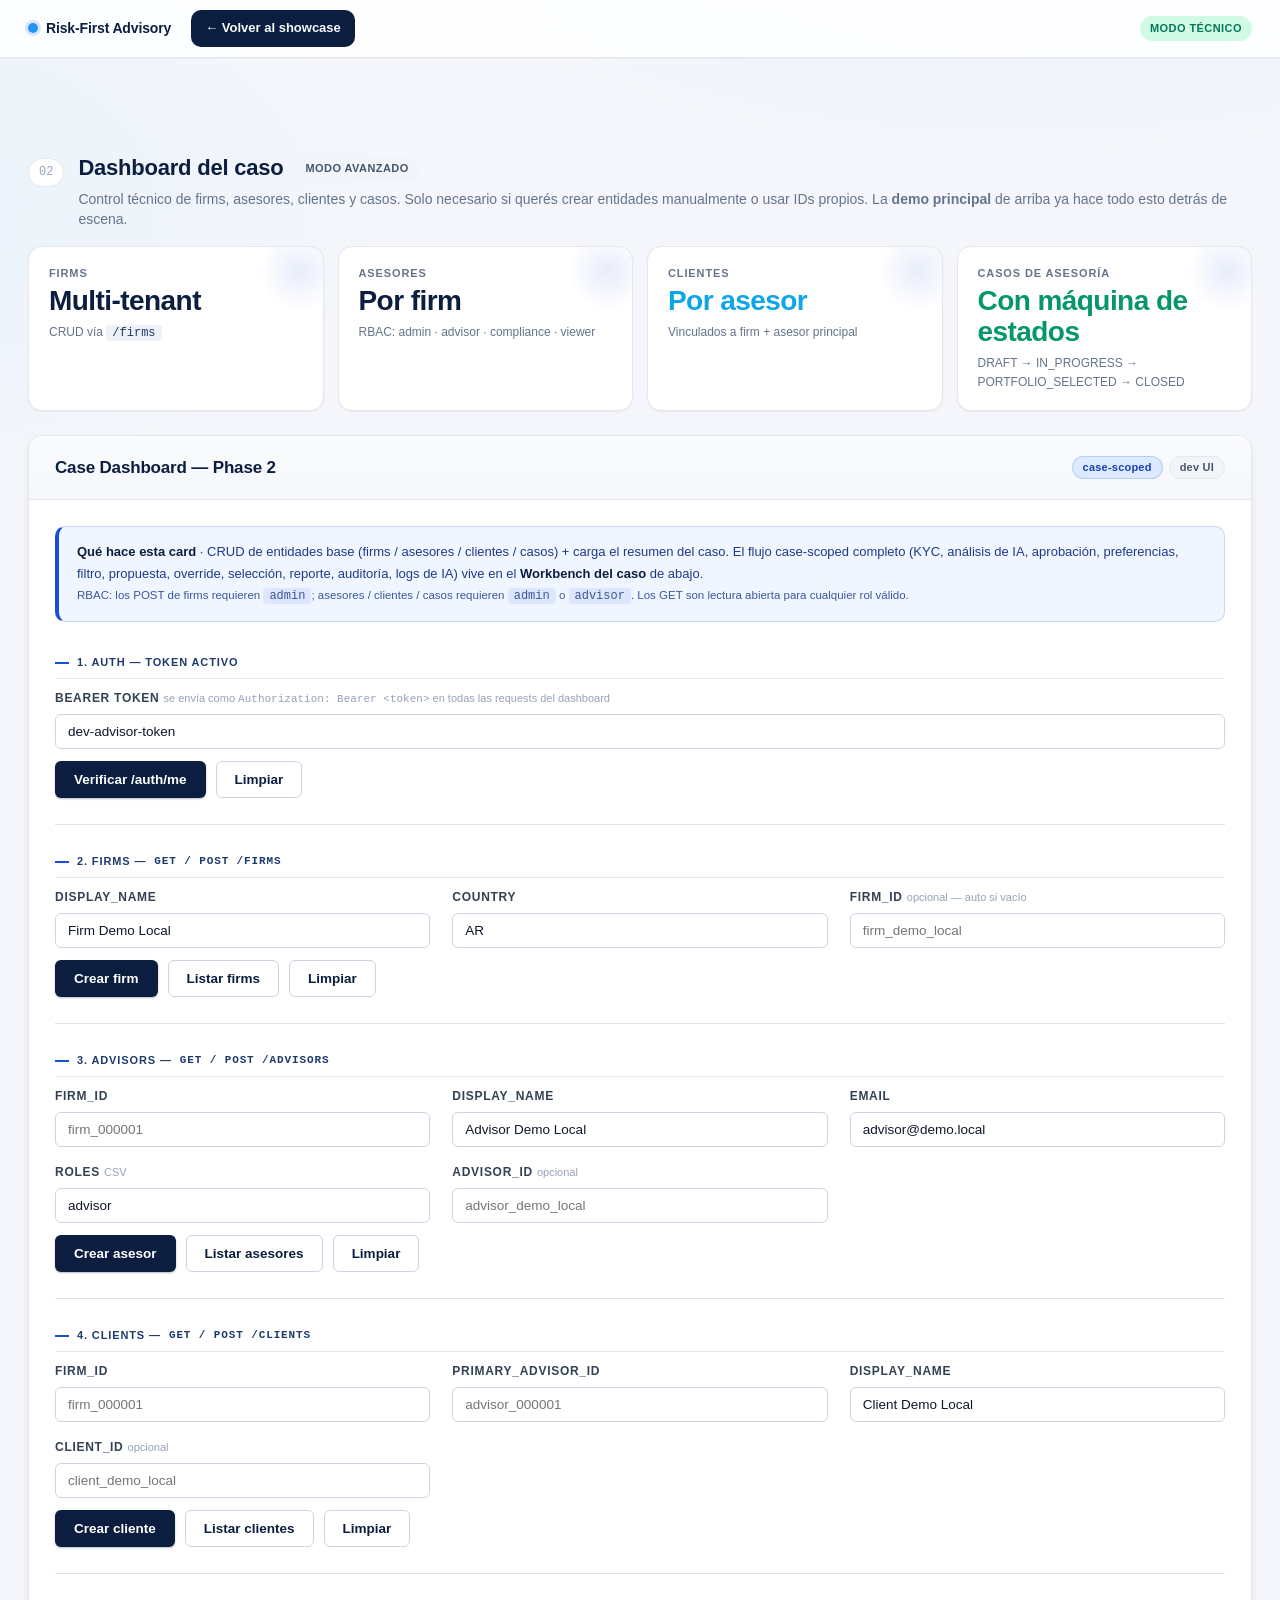
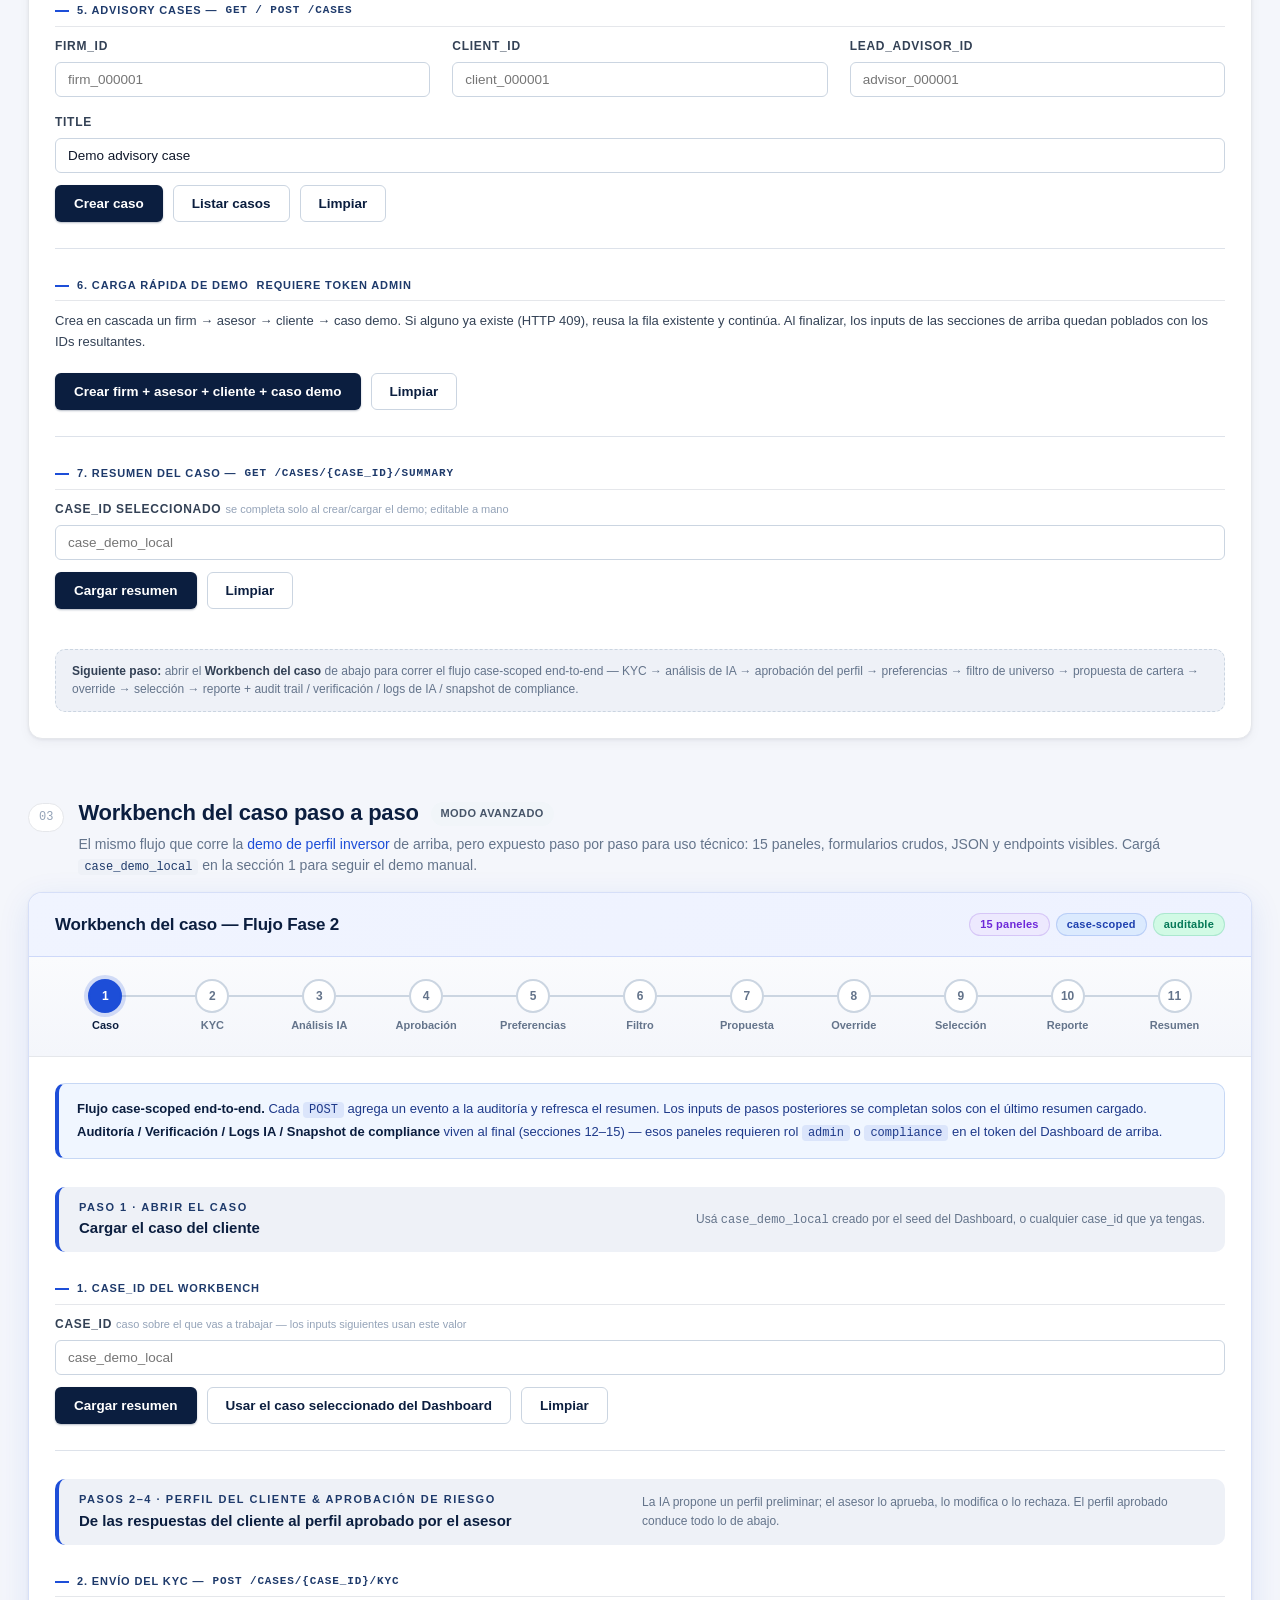
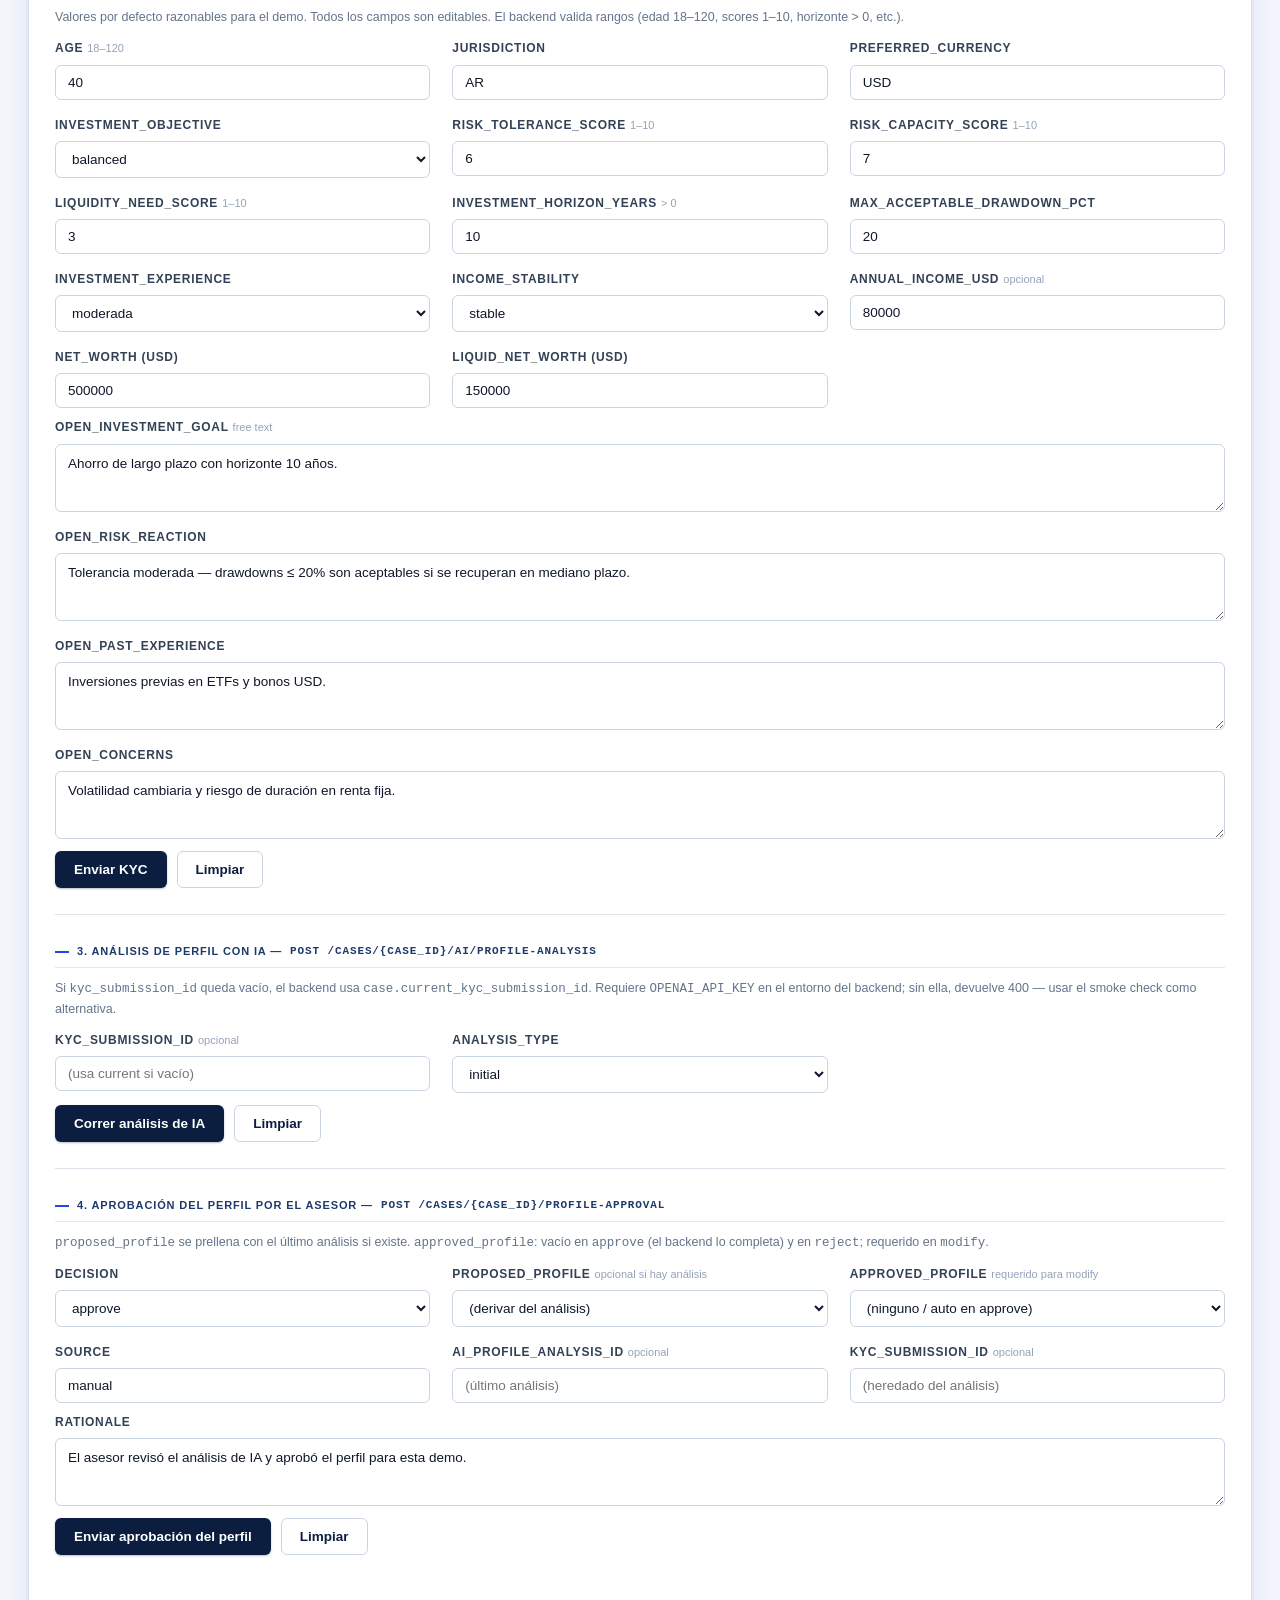
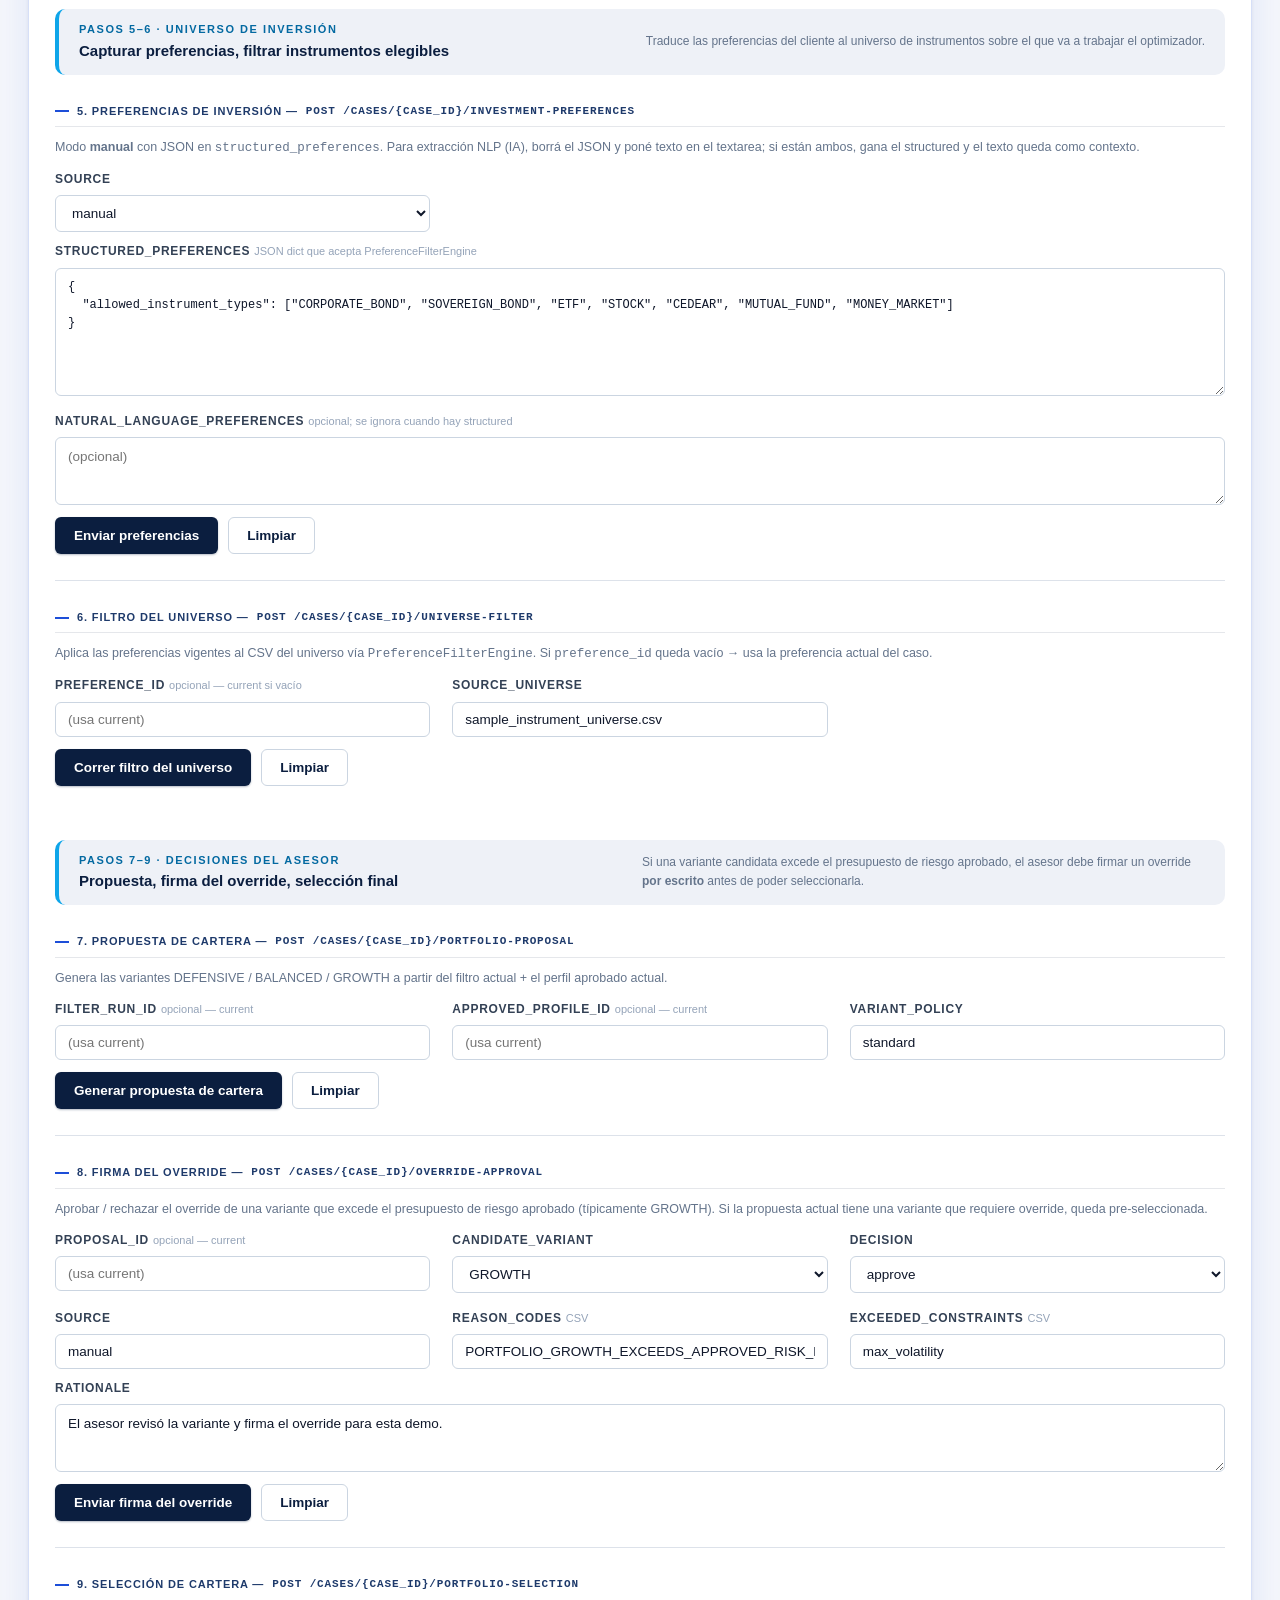
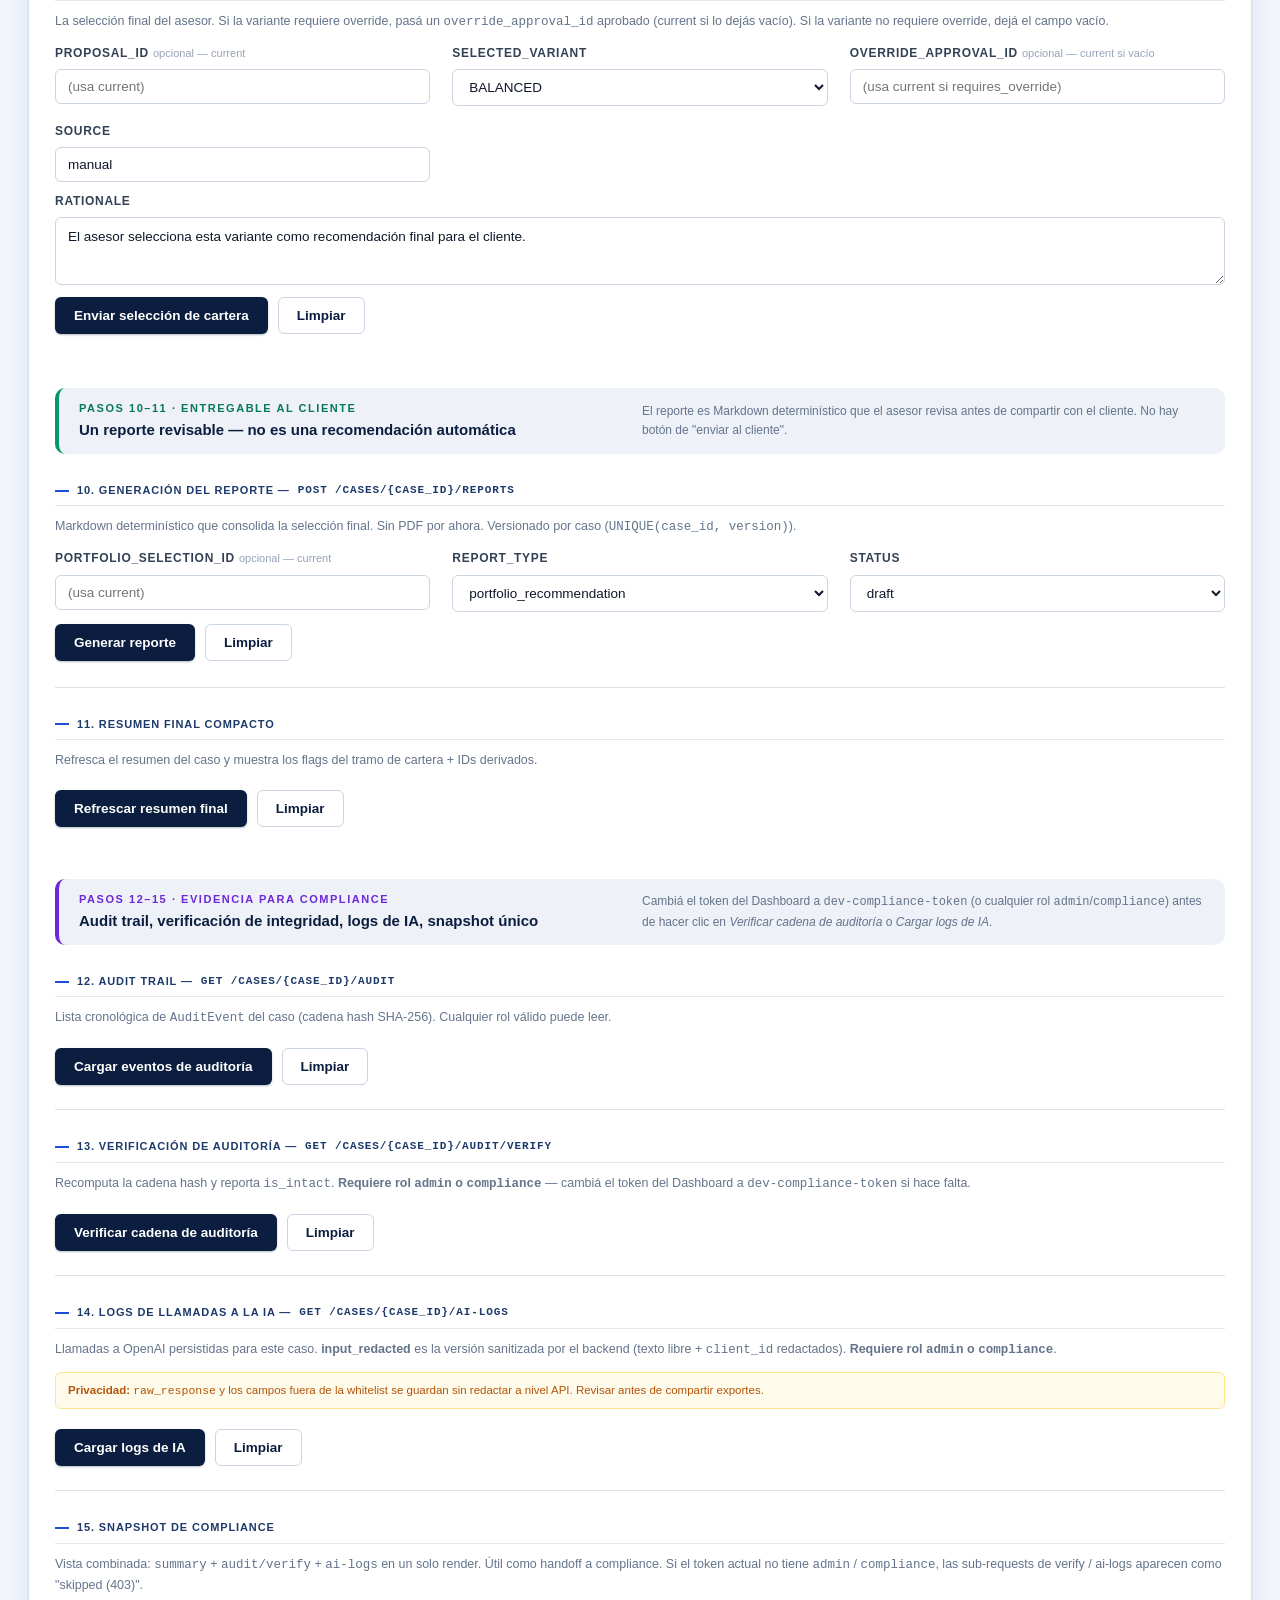
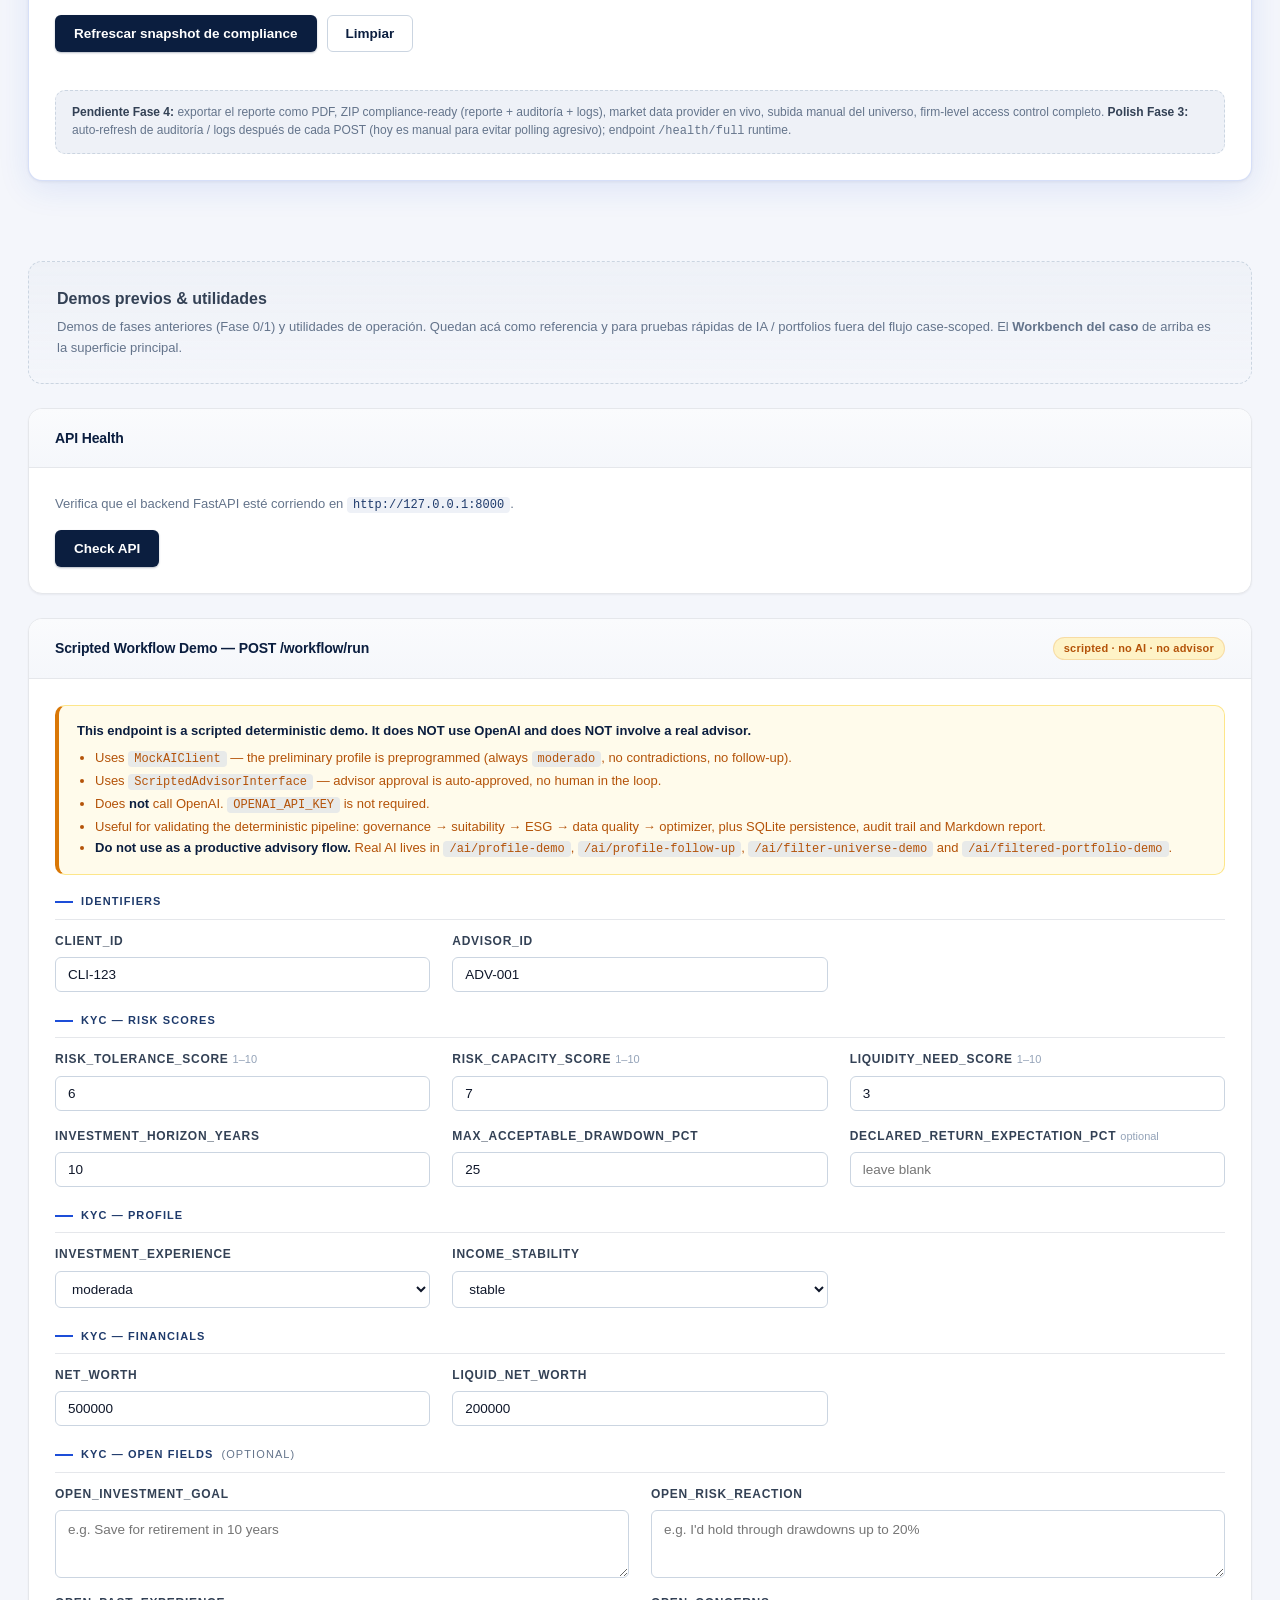
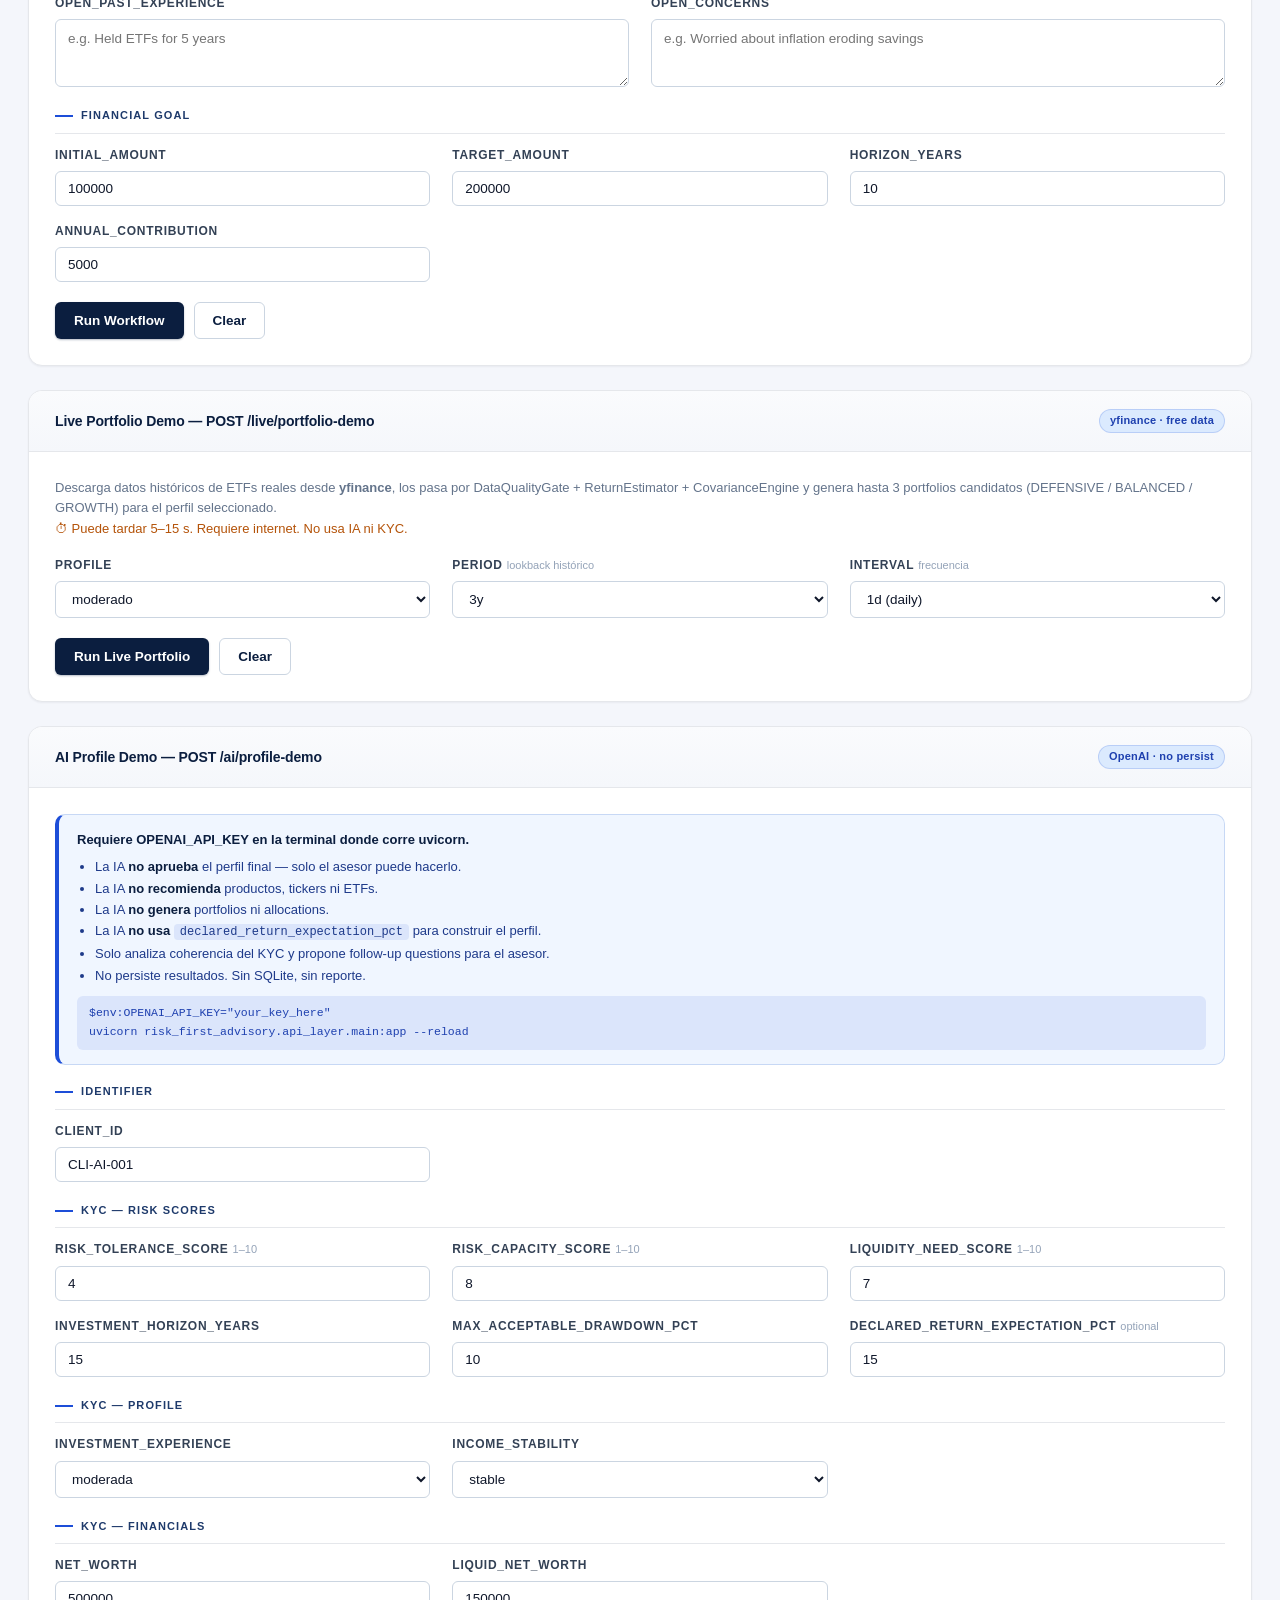
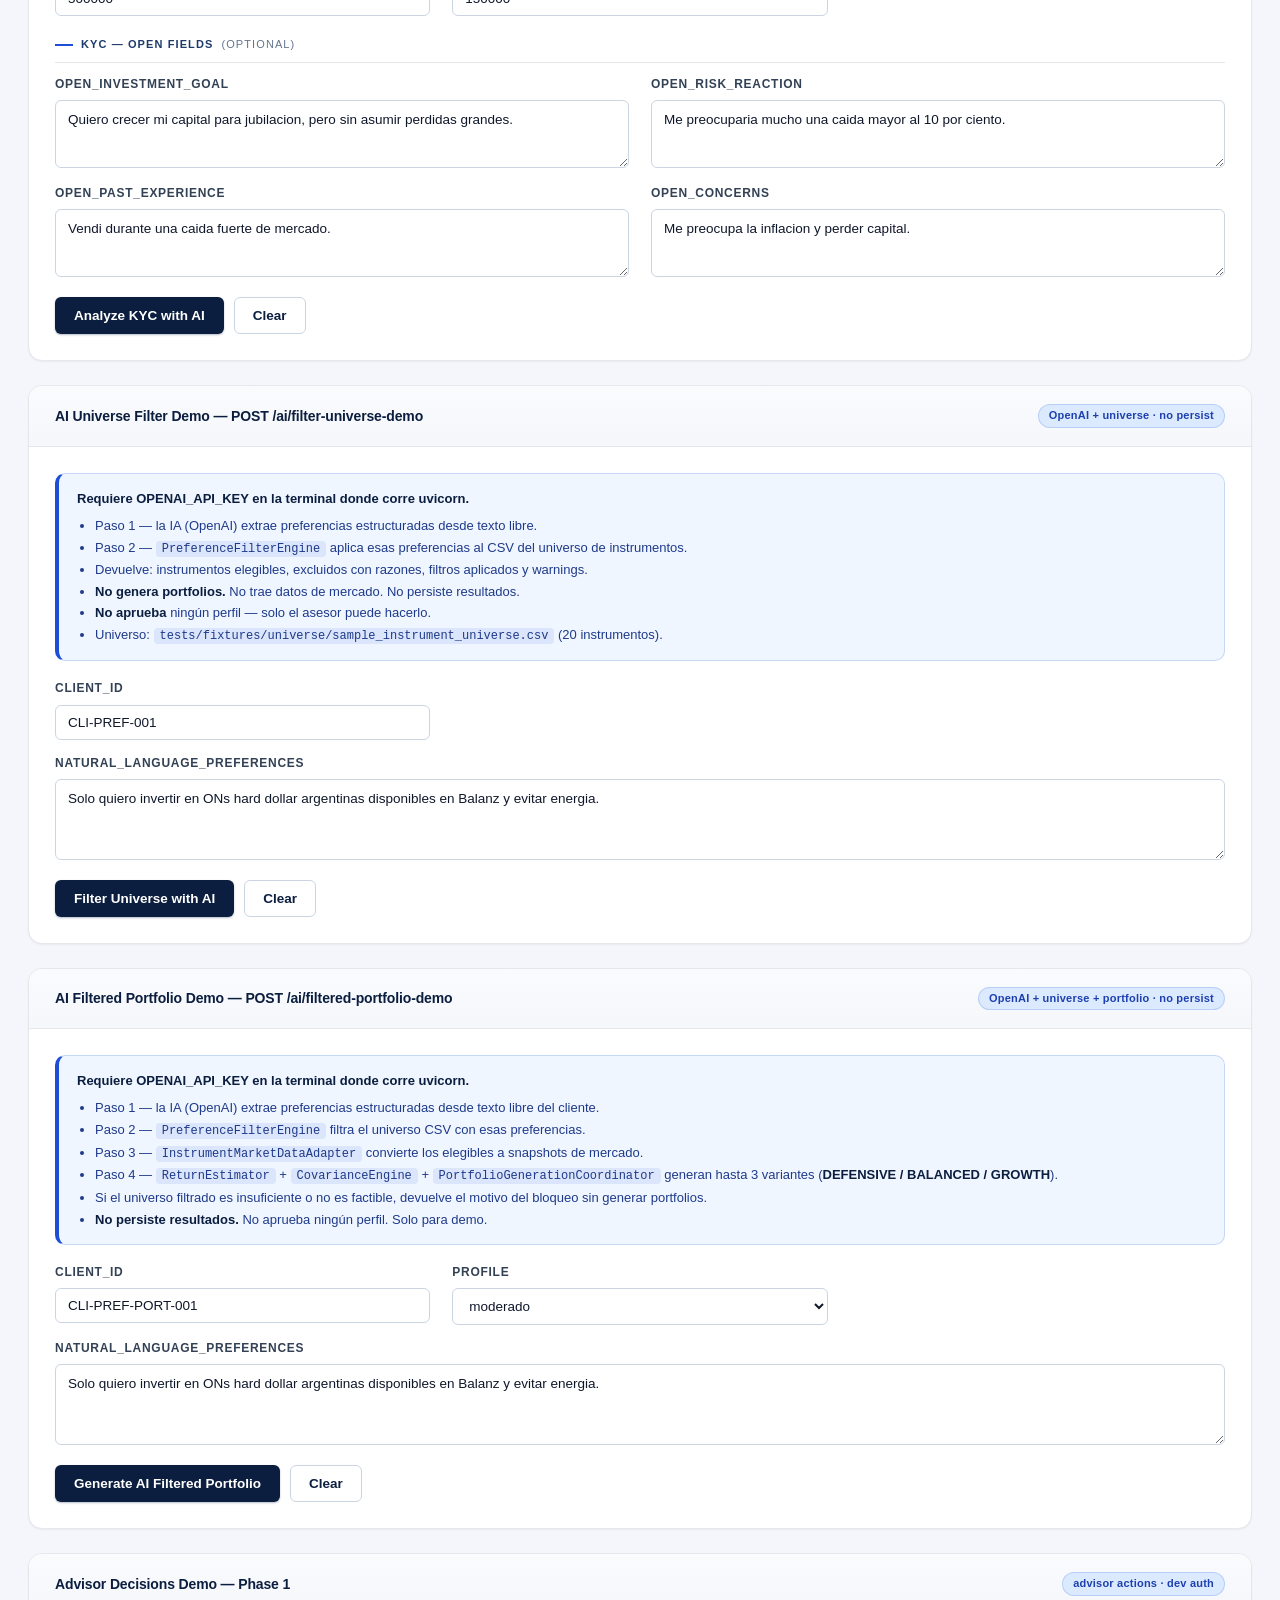
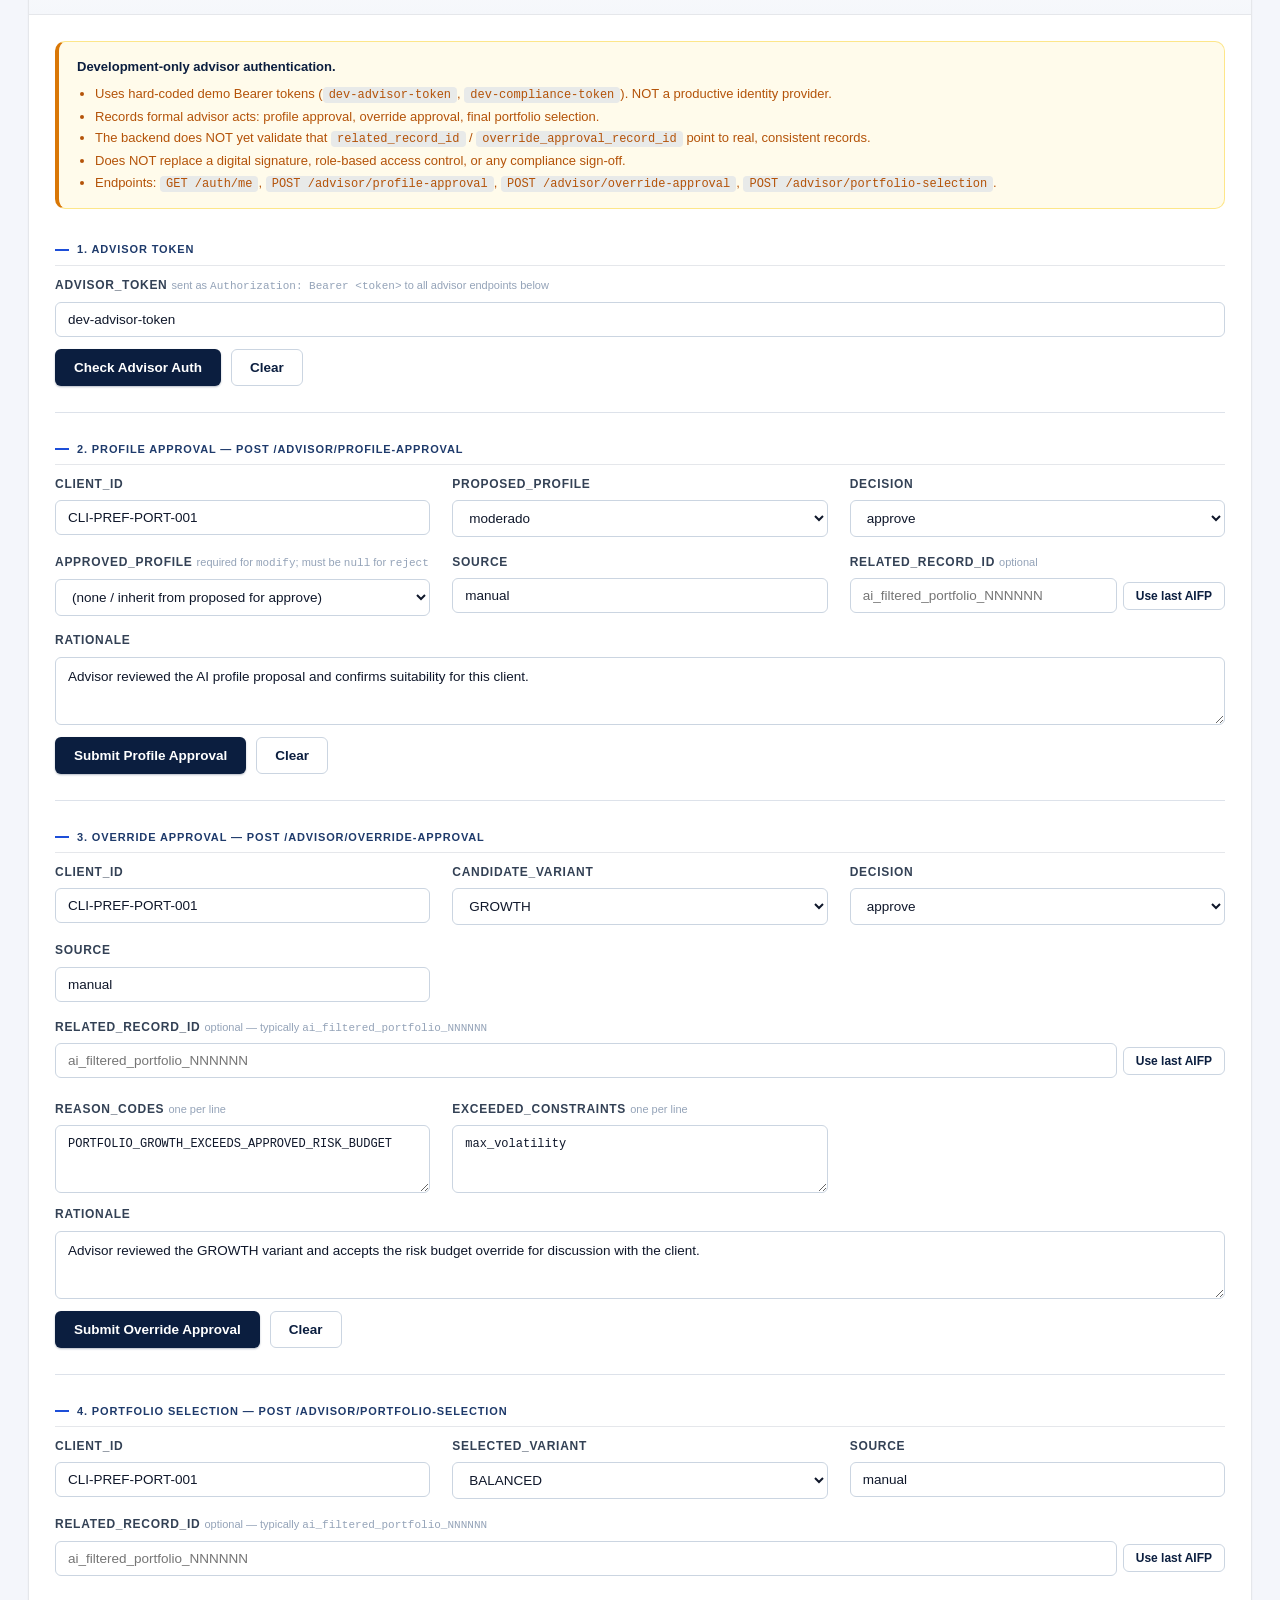
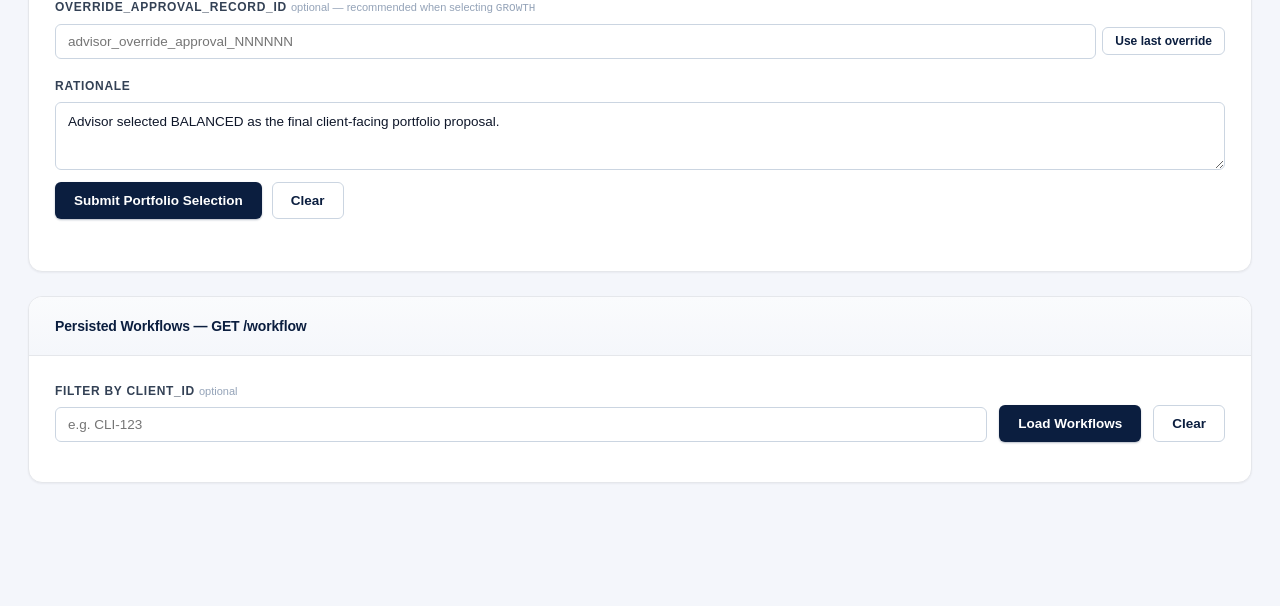
==== frontend/advanced.html @ c41bd7e4 "Split showcase from technical UI; index = guided demo only index.html ahora es solo la demo guiada a" ====
<!DOCTYPE html>
<html lang="en">
<head>
  <meta charset="UTF-8" />
  <meta name="viewport" content="width=device-width, initial-scale=1.0" />
  <title>Risk-First Advisory — Modo técnico (Dashboard / Workbench)</title>
  <meta name="description" content="Modo técnico: Case Dashboard, Workbench paso a paso y demos previos. No es la vista de presentación." />
  <link rel="stylesheet" href="css/base.css">
</head>
<body>
<nav class="top-nav"><div class="top-nav-inner">
  <span class="nav-brand"><span class="nav-brand-dot"></span>Risk-First Advisory</span>
  <a href="index.html" class="nav-item nav-item-primary">&larr; Volver al showcase</a>
  <span class="nav-spacer"></span>
  <span class="nav-tag">Modo técnico</span>
</div></nav>

<main class="page">

  <!-- ═════════════════════════════════════════════════════════════════════ -->
  <!-- 02 · CASE DASHBOARD — Modo avanzado (CRUD técnico)                    -->
  <!-- ═════════════════════════════════════════════════════════════════════ -->
  <div class="section-band" id="dash-anchor">
    <span class="num">02</span>
    <div>
      <h2>Dashboard del caso
        <span style="display:inline-block;margin-left:6px;padding:3px 10px;background:#f1f5f9;color:#475569;border-radius:999px;font-size:11px;font-weight:700;letter-spacing:.04em;text-transform:uppercase;vertical-align:middle;">Modo avanzado</span>
      </h2>
      <div class="sub">
        Control técnico de firms, asesores, clientes y casos. Solo necesario si querés
        crear entidades manualmente o usar IDs propios. La <strong>demo principal</strong> de arriba
        ya hace todo esto detrás de escena.
      </div>
    </div>
  </div>

  <!-- KPI strip — quick orientation of what the Dashboard manages -->
  <div class="kpi-grid">
    <div class="kpi-card">
      <div class="kpi-label">Firms</div>
      <div class="kpi-value">Multi-tenant</div>
      <div class="kpi-sub">CRUD vía <code class="inline-code">/firms</code></div>
    </div>
    <div class="kpi-card">
      <div class="kpi-label">Asesores</div>
      <div class="kpi-value">Por firm</div>
      <div class="kpi-sub">RBAC: admin · advisor · compliance · viewer</div>
    </div>
    <div class="kpi-card is-accent">
      <div class="kpi-label">Clientes</div>
      <div class="kpi-value">Por asesor</div>
      <div class="kpi-sub">Vinculados a firm + asesor principal</div>
    </div>
    <div class="kpi-card is-success">
      <div class="kpi-label">Casos de asesoría</div>
      <div class="kpi-value">Con máquina de estados</div>
      <div class="kpi-sub">DRAFT → IN_PROGRESS → PORTFOLIO_SELECTED → CLOSED</div>
    </div>
  </div>

  <!-- PRESERVED VERBATIM: Case Dashboard card (was section 9) -->
  <!--
    Entrada inicial al workflow case-scoped de Fase 2: CRUD de entidades base
    (firms / advisors / clients / cases) + summary. Las acciones case-scoped
    del workflow (KYC, AI analysis, profile approval, preferences, universe
    filter, portfolio proposal, override, selection, reports, audit, AI logs)
    viven en el Case Workbench (sección 02 abajo).

    Alternativas sin UI (Phase 2 backend end-to-end, OpenAI mockeado):
      python scripts/run_case_workflow_smoke_check.py
    o Swagger UI en http://127.0.0.1:8000/docs
  -->
  <div class="card" id="card-case-dashboard">
    <div class="card-header">
      <h2>Case Dashboard — Phase 2</h2>
      <div class="pill-cluster">
        <span class="pill pill-blue">case-scoped</span>
        <span class="pill pill-grey">dev UI</span>
      </div>
    </div>
    <div class="card-body">

      <div class="ai-disclaimer">
        <strong>Qué hace esta card</strong> · CRUD de entidades base (firms / asesores / clientes / casos) + carga el resumen del caso.
        El flujo case-scoped completo (KYC, análisis de IA, aprobación, preferencias, filtro, propuesta, override, selección, reporte,
        auditoría, logs de IA) vive en el <strong>Workbench del caso</strong> de abajo.
        <br><span style="font-size:11.5px;opacity:.85;">RBAC: los POST de firms requieren <code>admin</code>; asesores / clientes / casos requieren <code>admin</code> o <code>advisor</code>. Los GET son lectura abierta para cualquier rol válido.</span>
      </div>

      <!-- ── Section 1: Auth / token ──────────────────────── -->
      <div style="padding:14px 0;border-bottom:1px solid #dde2ea;margin-bottom:14px;">
        <div class="ai-section-title" style="margin-bottom:10px;">1. Auth — token activo</div>
        <div class="form-grid cols-3">
          <div class="field full-span">
            <label>Bearer token <span class="hint">se envía como <code>Authorization: Bearer &lt;token&gt;</code> en todas las requests del dashboard</span></label>
            <input type="text" id="cd-token" value="dev-advisor-token" autocomplete="off" spellcheck="false" />
          </div>
        </div>
        <div class="actions" style="margin-top:12px;">
          <button class="btn-primary" id="cd-btn-auth" onclick="cdCheckAuth()">Verificar /auth/me</button>
          <button class="btn-secondary" onclick="cdClearResult('cd-auth-result')">Limpiar</button>
        </div>
        <div id="cd-auth-result" style="margin-top:12px;"></div>
      </div>

      <!-- ── Section 2: Firms ─────────────────────────────── -->
      <div style="padding:14px 0;border-bottom:1px solid #dde2ea;margin-bottom:14px;">
        <div class="ai-section-title" style="margin-bottom:10px;">2. Firms — <code>GET / POST /firms</code></div>
        <div class="form-grid cols-3">
          <div class="field">
            <label>display_name</label>
            <input type="text" id="cd-firm-name" value="Firm Demo Local" />
          </div>
          <div class="field">
            <label>country</label>
            <input type="text" id="cd-firm-country" value="AR" />
          </div>
          <div class="field">
            <label>firm_id <span class="hint">opcional — auto si vacío</span></label>
            <input type="text" id="cd-firm-id" placeholder="firm_demo_local" />
          </div>
        </div>
        <div class="actions" style="margin-top:12px;">
          <button class="btn-primary" id="cd-btn-create-firm" onclick="cdCreateFirm()">Crear firm</button>
          <button class="btn-secondary" id="cd-btn-list-firms" onclick="cdListFirms()">Listar firms</button>
          <button class="btn-secondary" onclick="cdClearResult('cd-firms-result')">Limpiar</button>
        </div>
        <div id="cd-firms-result" style="margin-top:12px;"></div>
      </div>

      <!-- ── Section 3: Advisors ──────────────────────────── -->
      <div style="padding:14px 0;border-bottom:1px solid #dde2ea;margin-bottom:14px;">
        <div class="ai-section-title" style="margin-bottom:10px;">3. Advisors — <code>GET / POST /advisors</code></div>
        <div class="form-grid cols-3">
          <div class="field">
            <label>firm_id</label>
            <input type="text" id="cd-advisor-firm-id" placeholder="firm_000001" />
          </div>
          <div class="field">
            <label>display_name</label>
            <input type="text" id="cd-advisor-name" value="Advisor Demo Local" />
          </div>
          <div class="field">
            <label>email</label>
            <input type="text" id="cd-advisor-email" value="advisor@demo.local" />
          </div>
          <div class="field">
            <label>roles <span class="hint">CSV</span></label>
            <input type="text" id="cd-advisor-roles" value="advisor" />
          </div>
          <div class="field">
            <label>advisor_id <span class="hint">opcional</span></label>
            <input type="text" id="cd-advisor-id" placeholder="advisor_demo_local" />
          </div>
        </div>
        <div class="actions" style="margin-top:12px;">
          <button class="btn-primary" id="cd-btn-create-advisor" onclick="cdCreateAdvisor()">Crear asesor</button>
          <button class="btn-secondary" id="cd-btn-list-advisors" onclick="cdListAdvisors()">Listar asesores</button>
          <button class="btn-secondary" onclick="cdClearResult('cd-advisors-result')">Limpiar</button>
        </div>
        <div id="cd-advisors-result" style="margin-top:12px;"></div>
      </div>

      <!-- ── Section 4: Clients ───────────────────────────── -->
      <div style="padding:14px 0;border-bottom:1px solid #dde2ea;margin-bottom:14px;">
        <div class="ai-section-title" style="margin-bottom:10px;">4. Clients — <code>GET / POST /clients</code></div>
        <div class="form-grid cols-3">
          <div class="field">
            <label>firm_id</label>
            <input type="text" id="cd-client-firm-id" placeholder="firm_000001" />
          </div>
          <div class="field">
            <label>primary_advisor_id</label>
            <input type="text" id="cd-client-advisor-id" placeholder="advisor_000001" />
          </div>
          <div class="field">
            <label>display_name</label>
            <input type="text" id="cd-client-name" value="Client Demo Local" />
          </div>
          <div class="field">
            <label>client_id <span class="hint">opcional</span></label>
            <input type="text" id="cd-client-id" placeholder="client_demo_local" />
          </div>
        </div>
        <div class="actions" style="margin-top:12px;">
          <button class="btn-primary" id="cd-btn-create-client" onclick="cdCreateClient()">Crear cliente</button>
          <button class="btn-secondary" id="cd-btn-list-clients" onclick="cdListClients()">Listar clientes</button>
          <button class="btn-secondary" onclick="cdClearResult('cd-clients-result')">Limpiar</button>
        </div>
        <div id="cd-clients-result" style="margin-top:12px;"></div>
      </div>

      <!-- ── Section 5: Cases ─────────────────────────────── -->
      <div style="padding:14px 0;border-bottom:1px solid #dde2ea;margin-bottom:14px;">
        <div class="ai-section-title" style="margin-bottom:10px;">5. Advisory Cases — <code>GET / POST /cases</code></div>
        <div class="form-grid cols-3">
          <div class="field">
            <label>firm_id</label>
            <input type="text" id="cd-case-firm-id" placeholder="firm_000001" />
          </div>
          <div class="field">
            <label>client_id</label>
            <input type="text" id="cd-case-client-id" placeholder="client_000001" />
          </div>
          <div class="field">
            <label>lead_advisor_id</label>
            <input type="text" id="cd-case-advisor-id" placeholder="advisor_000001" />
          </div>
          <div class="field full-span">
            <label>title</label>
            <input type="text" id="cd-case-title" value="Demo advisory case" />
          </div>
        </div>
        <div class="actions" style="margin-top:12px;">
          <button class="btn-primary" id="cd-btn-create-case" onclick="cdCreateCase()">Crear caso</button>
          <button class="btn-secondary" id="cd-btn-list-cases" onclick="cdListCases()">Listar casos</button>
          <button class="btn-secondary" onclick="cdClearResult('cd-cases-result')">Limpiar</button>
        </div>
        <div id="cd-cases-result" style="margin-top:12px;"></div>
      </div>

      <!-- ── Section 6: Quick demo seed ───────────────────── -->
      <div style="padding:14px 0;border-bottom:1px solid #dde2ea;margin-bottom:14px;">
        <div class="ai-section-title" style="margin-bottom:10px;">6. Carga rápida de demo <span class="hint">requiere token admin</span></div>
        <p style="font-size:13px;color:var(--rf-text-body);margin:0 0 12px;">
          Crea en cascada un firm → asesor → cliente → caso demo. Si alguno ya existe (HTTP 409),
          reusa la fila existente y continúa. Al finalizar, los inputs de las secciones de arriba
          quedan poblados con los IDs resultantes.
        </p>
        <div class="actions">
          <button class="btn-primary" id="cd-btn-seed" onclick="cdSeedDemo()">Crear firm + asesor + cliente + caso demo</button>
          <button class="btn-secondary" onclick="cdClearResult('cd-seed-result')">Limpiar</button>
        </div>
        <div id="cd-seed-result" style="margin-top:12px;"></div>
      </div>

      <!-- ── Section 7: Case Summary ──────────────────────── -->
      <div style="padding:14px 0;">
        <div class="ai-section-title" style="margin-bottom:10px;">7. Resumen del caso — <code>GET /cases/{case_id}/summary</code></div>
        <div class="form-grid cols-3">
          <div class="field full-span">
            <label>case_id seleccionado <span class="hint">se completa solo al crear/cargar el demo; editable a mano</span></label>
            <input type="text" id="cd-summary-case-id" placeholder="case_demo_local" />
          </div>
        </div>
        <div class="actions" style="margin-top:12px;">
          <button class="btn-primary" id="cd-btn-summary" onclick="cdLoadSummary()">Cargar resumen</button>
          <button class="btn-secondary" onclick="cdClearResult('cd-summary-result')">Limpiar</button>
        </div>
        <div id="cd-summary-result" style="margin-top:12px;"></div>
      </div>

      <div class="fine-print">
        <strong>Siguiente paso:</strong> abrir el <strong>Workbench del caso</strong> de abajo para
        correr el flujo case-scoped end-to-end — KYC → análisis de IA → aprobación del perfil →
        preferencias → filtro de universo → propuesta de cartera → override → selección → reporte +
        audit trail / verificación / logs de IA / snapshot de compliance.
      </div>

    </div>
  </div>

  <!-- ═════════════════════════════════════════════════════════════════════ -->
  <!-- 02 · CASE WORKBENCH (primary)                                          -->
  <!-- ═════════════════════════════════════════════════════════════════════ -->
  <div class="section-band" id="case-workbench">
    <span class="num">03</span>
    <div>
      <h2>Workbench del caso paso a paso
        <span style="display:inline-block;margin-left:6px;padding:3px 10px;background:#f1f5f9;color:#475569;border-radius:999px;font-size:11px;font-weight:700;letter-spacing:.04em;text-transform:uppercase;vertical-align:middle;">Modo avanzado</span>
      </h2>
      <div class="sub">
        El mismo flujo que corre la <a href="#investor-anchor">demo de perfil inversor</a> de arriba, pero expuesto paso por paso para uso técnico:
        15 paneles, formularios crudos, JSON y endpoints visibles. Cargá
        <code class="inline-code">case_demo_local</code> en la sección 1 para seguir el demo manual.
      </div>
    </div>
  </div>

  <!--
    Case Workbench (Fase 3). Cubre el flujo case-scoped end-to-end en 15 secciones,
    agrupadas visualmente en 4 bloques (Profile / Portfolio inputs / Portfolio decisions
    / Outputs) + Audit & Compliance. Reusa el token del Case Dashboard.
    Pendiente Fase 4: PDF export del report + compliance ZIP package.
  -->
  <div class="card card-hero" id="card-case-workbench">
    <div class="card-header">
      <h2>Workbench del caso — Flujo Fase 2</h2>
      <div class="pill-cluster">
        <span class="pill pill-violet">15 paneles</span>
        <span class="pill pill-blue">case-scoped</span>
        <span class="pill pill-green">auditable</span>
      </div>
    </div>

    <!-- ── Visual step indicator (11 primary steps + audit at the end) ── -->
    <div class="step-indicator" aria-label="Pasos del flujo">
      <div class="step-cell" data-state="ready"><div class="step-dot"><span>1</span></div><div class="step-label">Caso</div></div>
      <div class="step-cell"><div class="step-dot"><span>2</span></div><div class="step-label">KYC</div></div>
      <div class="step-cell"><div class="step-dot"><span>3</span></div><div class="step-label">Análisis IA</div></div>
      <div class="step-cell"><div class="step-dot"><span>4</span></div><div class="step-label">Aprobación</div></div>
      <div class="step-cell"><div class="step-dot"><span>5</span></div><div class="step-label">Preferencias</div></div>
      <div class="step-cell"><div class="step-dot"><span>6</span></div><div class="step-label">Filtro</div></div>
      <div class="step-cell"><div class="step-dot"><span>7</span></div><div class="step-label">Propuesta</div></div>
      <div class="step-cell"><div class="step-dot"><span>8</span></div><div class="step-label">Override</div></div>
      <div class="step-cell"><div class="step-dot"><span>9</span></div><div class="step-label">Selección</div></div>
      <div class="step-cell"><div class="step-dot"><span>10</span></div><div class="step-label">Reporte</div></div>
      <div class="step-cell"><div class="step-dot"><span>11</span></div><div class="step-label">Resumen</div></div>
    </div>

    <div class="card-body">

      <div class="ai-disclaimer">
        <strong>Flujo case-scoped end-to-end.</strong> Cada <code>POST</code> agrega un evento
        a la auditoría y refresca el resumen. Los inputs de pasos posteriores se completan solos
        con el último resumen cargado. <strong>Auditoría / Verificación / Logs IA / Snapshot de
        compliance</strong> viven al final (secciones 12–15) — esos paneles requieren rol
        <code>admin</code> o <code>compliance</code> en el token del Dashboard de arriba.
      </div>

      <!-- ─── BAND: Case selector ─────────────────────────── -->
      <div class="wb-group-band">
        <div>
          <div class="wb-group-eyebrow">Paso 1 · Abrir el caso</div>
          <div class="wb-group-title">Cargar el caso del cliente</div>
        </div>
        <div class="wb-group-help">Usá <code>case_demo_local</code> creado por el seed del Dashboard, o cualquier case_id que ya tengas.</div>
      </div>

      <!-- ── Section 1: Workbench case_id + summary ───────── -->
      <div style="padding:14px 0;border-bottom:1px solid #dde2ea;margin-bottom:14px;">
        <div class="ai-section-title" style="margin-bottom:10px;">1. case_id del Workbench</div>
        <div class="form-grid cols-3">
          <div class="field full-span">
            <label>case_id <span class="hint">caso sobre el que vas a trabajar — los inputs siguientes usan este valor</span></label>
            <input type="text" id="cw-case-id" placeholder="case_demo_local" />
          </div>
        </div>
        <div class="actions" style="margin-top:12px;">
          <button class="btn-primary" id="cw-btn-load-summary" onclick="cwLoadSummary()">Cargar resumen</button>
          <button class="btn-secondary" onclick="cwPullFromDashboard()">Usar el caso seleccionado del Dashboard</button>
          <button class="btn-secondary" onclick="cwClearResult('cw-summary-result')">Limpiar</button>
        </div>
        <div id="cw-summary-result" style="margin-top:12px;"></div>
      </div>

      <!-- ─── BAND: Profile steps ─────────────────────────── -->
      <div class="wb-group-band">
        <div>
          <div class="wb-group-eyebrow">Pasos 2–4 · Perfil del cliente &amp; aprobación de riesgo</div>
          <div class="wb-group-title">De las respuestas del cliente al perfil aprobado por el asesor</div>
        </div>
        <div class="wb-group-help">La IA propone un perfil preliminar; el asesor lo aprueba, lo modifica o lo rechaza. El perfil aprobado conduce todo lo de abajo.</div>
      </div>

      <!-- ── Section 2: KYC submission ────────────────────── -->
      <div style="padding:14px 0;border-bottom:1px solid #dde2ea;margin-bottom:14px;">
        <div class="ai-section-title" style="margin-bottom:10px;">2. Envío del KYC — <code>POST /cases/{case_id}/kyc</code></div>
        <p style="font-size:12.5px;color:var(--rf-text-muted);margin:0 0 12px;">
          Valores por defecto razonables para el demo. Todos los campos son editables. El backend valida rangos (edad 18–120, scores 1–10, horizonte &gt; 0, etc.).
        </p>
        <div class="form-grid cols-3">
          <div class="field">
            <label>age <span class="hint">18–120</span></label>
            <input type="number" id="cw-kyc-age" value="40" min="18" max="120" />
          </div>
          <div class="field">
            <label>jurisdiction</label>
            <input type="text" id="cw-kyc-jurisdiction" value="AR" />
          </div>
          <div class="field">
            <label>preferred_currency</label>
            <input type="text" id="cw-kyc-currency" value="USD" />
          </div>
          <div class="field">
            <label>investment_objective</label>
            <select id="cw-kyc-objective">
              <option value="capital_preservation">capital_preservation</option>
              <option value="income">income</option>
              <option value="balanced" selected>balanced</option>
              <option value="growth">growth</option>
              <option value="aggressive_growth">aggressive_growth</option>
            </select>
          </div>
          <div class="field">
            <label>risk_tolerance_score <span class="hint">1–10</span></label>
            <input type="number" id="cw-kyc-rtol" value="6" min="1" max="10" />
          </div>
          <div class="field">
            <label>risk_capacity_score <span class="hint">1–10</span></label>
            <input type="number" id="cw-kyc-rcap" value="7" min="1" max="10" />
          </div>
          <div class="field">
            <label>liquidity_need_score <span class="hint">1–10</span></label>
            <input type="number" id="cw-kyc-lneed" value="3" min="1" max="10" />
          </div>
          <div class="field">
            <label>investment_horizon_years <span class="hint">&gt; 0</span></label>
            <input type="number" id="cw-kyc-horizon" value="10" min="1" />
          </div>
          <div class="field">
            <label>max_acceptable_drawdown_pct</label>
            <input type="number" id="cw-kyc-drawdown" value="20" min="0" max="100" step="0.5" />
          </div>
          <div class="field">
            <label>investment_experience</label>
            <select id="cw-kyc-experience">
              <option value="ninguna">ninguna</option>
              <option value="basica">basica</option>
              <option value="moderada" selected>moderada</option>
              <option value="avanzada">avanzada</option>
              <option value="experto">experto</option>
            </select>
          </div>
          <div class="field">
            <label>income_stability</label>
            <select id="cw-kyc-income-stab">
              <option value="stable" selected>stable</option>
              <option value="variable">variable</option>
              <option value="unstable">unstable</option>
            </select>
          </div>
          <div class="field">
            <label>annual_income_usd <span class="hint">opcional</span></label>
            <input type="number" id="cw-kyc-income" value="80000" min="0" />
          </div>
          <div class="field">
            <label>net_worth (USD)</label>
            <input type="number" id="cw-kyc-net-worth" value="500000" min="0" />
          </div>
          <div class="field">
            <label>liquid_net_worth (USD)</label>
            <input type="number" id="cw-kyc-liquid" value="150000" min="0" />
          </div>
        </div>
        <div class="form-grid cols-2" style="margin-top:10px;">
          <div class="field full-span">
            <label>open_investment_goal <span class="hint">free text</span></label>
            <textarea id="cw-kyc-goal" rows="2">Ahorro de largo plazo con horizonte 10 años.</textarea>
          </div>
          <div class="field full-span">
            <label>open_risk_reaction</label>
            <textarea id="cw-kyc-risk-reaction" rows="2">Tolerancia moderada — drawdowns ≤ 20% son aceptables si se recuperan en mediano plazo.</textarea>
          </div>
          <div class="field full-span">
            <label>open_past_experience</label>
            <textarea id="cw-kyc-past" rows="2">Inversiones previas en ETFs y bonos USD.</textarea>
          </div>
          <div class="field full-span">
            <label>open_concerns</label>
            <textarea id="cw-kyc-concerns" rows="2">Volatilidad cambiaria y riesgo de duración en renta fija.</textarea>
          </div>
        </div>
        <div class="actions" style="margin-top:12px;">
          <button class="btn-primary" id="cw-btn-submit-kyc" onclick="cwSubmitKYC()">Enviar KYC</button>
          <button class="btn-secondary" onclick="cwClearResult('cw-kyc-result')">Limpiar</button>
        </div>
        <div id="cw-kyc-result" style="margin-top:12px;"></div>
      </div>

      <!-- ── Section 3: AI Profile Analysis ───────────────── -->
      <div style="padding:14px 0;border-bottom:1px solid #dde2ea;margin-bottom:14px;">
        <div class="ai-section-title" style="margin-bottom:10px;">3. Análisis de perfil con IA — <code>POST /cases/{case_id}/ai/profile-analysis</code></div>
        <p style="font-size:12.5px;color:var(--rf-text-muted);margin:0 0 12px;">
          Si <code>kyc_submission_id</code> queda vacío, el backend usa <code>case.current_kyc_submission_id</code>.
          Requiere <code>OPENAI_API_KEY</code> en el entorno del backend; sin ella, devuelve 400 — usar el
          smoke check como alternativa.
        </p>
        <div class="form-grid cols-3">
          <div class="field">
            <label>kyc_submission_id <span class="hint">opcional</span></label>
            <input type="text" id="cw-ai-kyc-id" placeholder="(usa current si vacío)" />
          </div>
          <div class="field">
            <label>analysis_type</label>
            <select id="cw-ai-type">
              <option value="initial" selected>initial</option>
              <option value="follow_up">follow_up (not implemented yet)</option>
            </select>
          </div>
        </div>
        <div class="actions" style="margin-top:12px;">
          <button class="btn-primary" id="cw-btn-run-analysis" onclick="cwRunAnalysis()">Correr análisis de IA</button>
          <button class="btn-secondary" onclick="cwClearResult('cw-ai-result')">Limpiar</button>
        </div>
        <div id="cw-ai-result" style="margin-top:12px;"></div>
      </div>

      <!-- ── Section 4: Advisor Profile Approval ──────────── -->
      <div style="padding:14px 0;">
        <div class="ai-section-title" style="margin-bottom:10px;">4. Aprobación del perfil por el asesor — <code>POST /cases/{case_id}/profile-approval</code></div>
        <p style="font-size:12.5px;color:var(--rf-text-muted);margin:0 0 12px;">
          <code>proposed_profile</code> se prellena con el último análisis si existe.
          <code>approved_profile</code>: vacío en <code>approve</code> (el backend lo completa) y en <code>reject</code>; requerido en <code>modify</code>.
        </p>
        <div class="form-grid cols-3">
          <div class="field">
            <label>decision</label>
            <select id="cw-pa-decision">
              <option value="approve" selected>approve</option>
              <option value="modify">modify</option>
              <option value="reject">reject</option>
            </select>
          </div>
          <div class="field">
            <label>proposed_profile <span class="hint">opcional si hay análisis</span></label>
            <select id="cw-pa-proposed">
              <option value="">(derivar del análisis)</option>
              <option value="conservador">conservador</option>
              <option value="moderado-defensivo">moderado-defensivo</option>
              <option value="moderado">moderado</option>
              <option value="moderado-agresivo">moderado-agresivo</option>
              <option value="agresivo">agresivo</option>
            </select>
          </div>
          <div class="field">
            <label>approved_profile <span class="hint">requerido para modify</span></label>
            <select id="cw-pa-approved">
              <option value="">(ninguno / auto en approve)</option>
              <option value="conservador">conservador</option>
              <option value="moderado-defensivo">moderado-defensivo</option>
              <option value="moderado">moderado</option>
              <option value="moderado-agresivo">moderado-agresivo</option>
              <option value="agresivo">agresivo</option>
            </select>
          </div>
          <div class="field">
            <label>source</label>
            <input type="text" id="cw-pa-source" value="manual" />
          </div>
          <div class="field">
            <label>ai_profile_analysis_id <span class="hint">opcional</span></label>
            <input type="text" id="cw-pa-analysis-id" placeholder="(último análisis)" />
          </div>
          <div class="field">
            <label>kyc_submission_id <span class="hint">opcional</span></label>
            <input type="text" id="cw-pa-kyc-id" placeholder="(heredado del análisis)" />
          </div>
        </div>
        <div class="field full-span" style="margin-top:10px;">
          <label>rationale</label>
          <textarea id="cw-pa-rationale" rows="2">El asesor revisó el análisis de IA y aprobó el perfil para esta demo.</textarea>
        </div>
        <div class="actions" style="margin-top:12px;">
          <button class="btn-primary" id="cw-btn-submit-approval" onclick="cwSubmitApproval()">Enviar aprobación del perfil</button>
          <button class="btn-secondary" onclick="cwClearResult('cw-pa-result')">Limpiar</button>
        </div>
        <div id="cw-pa-result" style="margin-top:12px;"></div>
      </div>

      <!-- ─── BAND: Portfolio inputs ──────────────────────── -->
      <div class="wb-group-band is-portfolio">
        <div>
          <div class="wb-group-eyebrow">Pasos 5–6 · Universo de inversión</div>
          <div class="wb-group-title">Capturar preferencias, filtrar instrumentos elegibles</div>
        </div>
        <div class="wb-group-help">Traduce las preferencias del cliente al universo de instrumentos sobre el que va a trabajar el optimizador.</div>
      </div>

      <!-- ── Section 5: Investment Preferences ─────────────── -->
      <div style="padding:14px 0;border-bottom:1px solid #dde2ea;margin-bottom:14px;">
        <div class="ai-section-title" style="margin-bottom:10px;">5. Preferencias de inversión — <code>POST /cases/{case_id}/investment-preferences</code></div>
        <p style="font-size:12.5px;color:var(--rf-text-muted);margin:0 0 12px;">
          Modo <strong>manual</strong> con JSON en <code>structured_preferences</code>. Para extracción NLP (IA), borrá el JSON
          y poné texto en el textarea; si están ambos, gana el structured y el texto queda como contexto.
        </p>
        <div class="form-grid cols-3">
          <div class="field">
            <label>source</label>
            <select id="cw-pref-source">
              <option value="manual" selected>manual</option>
              <option value="ai">ai</option>
              <option value="imported">imported</option>
            </select>
          </div>
        </div>
        <div class="form-grid cols-2" style="margin-top:10px;">
          <div class="field full-span">
            <label>structured_preferences <span class="hint">JSON dict que acepta PreferenceFilterEngine</span></label>
            <textarea id="cw-pref-structured" rows="6" style="font-family:'JetBrains Mono',ui-monospace,Menlo,monospace;font-size:12px;">{
  "allowed_instrument_types": ["CORPORATE_BOND", "SOVEREIGN_BOND", "ETF", "STOCK", "CEDEAR", "MUTUAL_FUND", "MONEY_MARKET"]
}</textarea>
          </div>
          <div class="field full-span">
            <label>natural_language_preferences <span class="hint">opcional; se ignora cuando hay structured</span></label>
            <textarea id="cw-pref-nlp" rows="2" placeholder="(opcional)"></textarea>
          </div>
        </div>
        <div class="actions" style="margin-top:12px;">
          <button class="btn-primary" id="cw-btn-submit-pref" onclick="cwSubmitPreferences()">Enviar preferencias</button>
          <button class="btn-secondary" onclick="cwClearResult('cw-pref-result')">Limpiar</button>
        </div>
        <div id="cw-pref-result" style="margin-top:12px;"></div>
      </div>

      <!-- ── Section 6: Universe Filter ────────────────────── -->
      <div style="padding:14px 0;">
        <div class="ai-section-title" style="margin-bottom:10px;">6. Filtro del universo — <code>POST /cases/{case_id}/universe-filter</code></div>
        <p style="font-size:12.5px;color:var(--rf-text-muted);margin:0 0 12px;">
          Aplica las preferencias vigentes al CSV del universo vía <code>PreferenceFilterEngine</code>.
          Si <code>preference_id</code> queda vacío → usa la preferencia actual del caso.
        </p>
        <div class="form-grid cols-3">
          <div class="field">
            <label>preference_id <span class="hint">opcional — current si vacío</span></label>
            <input type="text" id="cw-uf-pref-id" placeholder="(usa current)" />
          </div>
          <div class="field">
            <label>source_universe</label>
            <input type="text" id="cw-uf-source" value="sample_instrument_universe.csv" />
          </div>
        </div>
        <div class="actions" style="margin-top:12px;">
          <button class="btn-primary" id="cw-btn-run-filter" onclick="cwRunUniverseFilter()">Correr filtro del universo</button>
          <button class="btn-secondary" onclick="cwClearResult('cw-uf-result')">Limpiar</button>
        </div>
        <div id="cw-uf-result" style="margin-top:12px;"></div>
      </div>

      <!-- ─── BAND: Portfolio decisions ───────────────────── -->
      <div class="wb-group-band is-portfolio">
        <div>
          <div class="wb-group-eyebrow">Pasos 7–9 · Decisiones del asesor</div>
          <div class="wb-group-title">Propuesta, firma del override, selección final</div>
        </div>
        <div class="wb-group-help">Si una variante candidata excede el presupuesto de riesgo aprobado, el asesor debe firmar un override <strong>por escrito</strong> antes de poder seleccionarla.</div>
      </div>

      <!-- ── Section 7: Portfolio Proposal ─────────────────── -->
      <div style="padding:14px 0;border-bottom:1px solid #dde2ea;margin-bottom:14px;">
        <div class="ai-section-title" style="margin-bottom:10px;">7. Propuesta de cartera — <code>POST /cases/{case_id}/portfolio-proposal</code></div>
        <p style="font-size:12.5px;color:var(--rf-text-muted);margin:0 0 12px;">
          Genera las variantes DEFENSIVE / BALANCED / GROWTH a partir del filtro actual + el perfil aprobado actual.
        </p>
        <div class="form-grid cols-3">
          <div class="field">
            <label>filter_run_id <span class="hint">opcional — current</span></label>
            <input type="text" id="cw-pp-filter-id" placeholder="(usa current)" />
          </div>
          <div class="field">
            <label>approved_profile_id <span class="hint">opcional — current</span></label>
            <input type="text" id="cw-pp-approval-id" placeholder="(usa current)" />
          </div>
          <div class="field">
            <label>variant_policy</label>
            <input type="text" id="cw-pp-policy" value="standard" />
          </div>
        </div>
        <div class="actions" style="margin-top:12px;">
          <button class="btn-primary" id="cw-btn-gen-proposal" onclick="cwGenerateProposal()">Generar propuesta de cartera</button>
          <button class="btn-secondary" onclick="cwClearResult('cw-pp-result')">Limpiar</button>
        </div>
        <div id="cw-pp-result" style="margin-top:12px;"></div>
      </div>

      <!-- ── Section 8: Override Approval ──────────────────── -->
      <div style="padding:14px 0;border-bottom:1px solid #dde2ea;margin-bottom:14px;">
        <div class="ai-section-title" style="margin-bottom:10px;">8. Firma del override — <code>POST /cases/{case_id}/override-approval</code></div>
        <p style="font-size:12.5px;color:var(--rf-text-muted);margin:0 0 12px;">
          Aprobar / rechazar el override de una variante que excede el presupuesto de riesgo aprobado (típicamente GROWTH).
          Si la propuesta actual tiene una variante que requiere override, queda pre-seleccionada.
        </p>
        <div id="cw-ovr-hint" style="font-size:11.5px;color:var(--rf-amber-700);background:#fffbeb;border:1px solid #fde68a;padding:8px 12px;border-radius:6px;margin-bottom:10px;display:none;"></div>
        <div class="form-grid cols-3">
          <div class="field">
            <label>proposal_id <span class="hint">opcional — current</span></label>
            <input type="text" id="cw-ovr-proposal-id" placeholder="(usa current)" />
          </div>
          <div class="field">
            <label>candidate_variant</label>
            <select id="cw-ovr-variant">
              <option value="DEFENSIVE">DEFENSIVE</option>
              <option value="BALANCED">BALANCED</option>
              <option value="GROWTH" selected>GROWTH</option>
            </select>
          </div>
          <div class="field">
            <label>decision</label>
            <select id="cw-ovr-decision">
              <option value="approve" selected>approve</option>
              <option value="reject">reject</option>
            </select>
          </div>
          <div class="field">
            <label>source</label>
            <input type="text" id="cw-ovr-source" value="manual" />
          </div>
          <div class="field">
            <label>reason_codes <span class="hint">CSV</span></label>
            <input type="text" id="cw-ovr-reasons" value="PORTFOLIO_GROWTH_EXCEEDS_APPROVED_RISK_BUDGET" />
          </div>
          <div class="field">
            <label>exceeded_constraints <span class="hint">CSV</span></label>
            <input type="text" id="cw-ovr-exceeded" value="max_volatility" />
          </div>
        </div>
        <div class="field full-span" style="margin-top:10px;">
          <label>rationale</label>
          <textarea id="cw-ovr-rationale" rows="2">El asesor revisó la variante y firma el override para esta demo.</textarea>
        </div>
        <div class="actions" style="margin-top:12px;">
          <button class="btn-primary" id="cw-btn-submit-ovr" onclick="cwSubmitOverride()">Enviar firma del override</button>
          <button class="btn-secondary" onclick="cwClearResult('cw-ovr-result')">Limpiar</button>
        </div>
        <div id="cw-ovr-result" style="margin-top:12px;"></div>
      </div>

      <!-- ── Section 9: Portfolio Selection ────────────────── -->
      <div style="padding:14px 0;">
        <div class="ai-section-title" style="margin-bottom:10px;">9. Selección de cartera — <code>POST /cases/{case_id}/portfolio-selection</code></div>
        <p style="font-size:12.5px;color:var(--rf-text-muted);margin:0 0 12px;">
          La selección final del asesor. Si la variante requiere override, pasá un <code>override_approval_id</code>
          aprobado (current si lo dejás vacío). Si la variante no requiere override, dejá el campo vacío.
        </p>
        <div id="cw-sel-hint" style="font-size:11.5px;color:#1e40af;background:var(--rf-blue-100);border:1px solid rgba(29,78,216,.18);padding:8px 12px;border-radius:6px;margin-bottom:10px;display:none;"></div>
        <div class="form-grid cols-3">
          <div class="field">
            <label>proposal_id <span class="hint">opcional — current</span></label>
            <input type="text" id="cw-sel-proposal-id" placeholder="(usa current)" />
          </div>
          <div class="field">
            <label>selected_variant</label>
            <select id="cw-sel-variant">
              <option value="DEFENSIVE">DEFENSIVE</option>
              <option value="BALANCED" selected>BALANCED</option>
              <option value="GROWTH">GROWTH</option>
            </select>
          </div>
          <div class="field">
            <label>override_approval_id <span class="hint">opcional — current si vacío</span></label>
            <input type="text" id="cw-sel-ovr-id" placeholder="(usa current si requires_override)" />
          </div>
          <div class="field">
            <label>source</label>
            <input type="text" id="cw-sel-source" value="manual" />
          </div>
        </div>
        <div class="field full-span" style="margin-top:10px;">
          <label>rationale</label>
          <textarea id="cw-sel-rationale" rows="2">El asesor selecciona esta variante como recomendación final para el cliente.</textarea>
        </div>
        <div class="actions" style="margin-top:12px;">
          <button class="btn-primary" id="cw-btn-submit-sel" onclick="cwSubmitSelection()">Enviar selección de cartera</button>
          <button class="btn-secondary" onclick="cwClearResult('cw-sel-result')">Limpiar</button>
        </div>
        <div id="cw-sel-result" style="margin-top:12px;"></div>
      </div>

      <!-- ─── BAND: Outputs ───────────────────────────────── -->
      <div class="wb-group-band is-output">
        <div>
          <div class="wb-group-eyebrow">Pasos 10–11 · Entregable al cliente</div>
          <div class="wb-group-title">Un reporte revisable — no es una recomendación automática</div>
        </div>
        <div class="wb-group-help">El reporte es Markdown determinístico que el asesor revisa antes de compartir con el cliente. No hay botón de "enviar al cliente".</div>
      </div>

      <!-- ── Section 10: Report Generation ─────────────────── -->
      <div style="padding:14px 0;border-bottom:1px solid #dde2ea;margin-bottom:14px;">
        <div class="ai-section-title" style="margin-bottom:10px;">10. Generación del reporte — <code>POST /cases/{case_id}/reports</code></div>
        <p style="font-size:12.5px;color:var(--rf-text-muted);margin:0 0 12px;">
          Markdown determinístico que consolida la selección final. Sin PDF por ahora. Versionado por caso
          (<code>UNIQUE(case_id, version)</code>).
        </p>
        <div class="form-grid cols-3">
          <div class="field">
            <label>portfolio_selection_id <span class="hint">opcional — current</span></label>
            <input type="text" id="cw-rep-selection-id" placeholder="(usa current)" />
          </div>
          <div class="field">
            <label>report_type</label>
            <select id="cw-rep-type">
              <option value="portfolio_recommendation" selected>portfolio_recommendation</option>
            </select>
          </div>
          <div class="field">
            <label>status</label>
            <select id="cw-rep-status">
              <option value="draft" selected>draft</option>
              <option value="final">final</option>
            </select>
          </div>
        </div>
        <div class="actions" style="margin-top:12px;">
          <button class="btn-primary" id="cw-btn-gen-report" onclick="cwGenerateReport()">Generar reporte</button>
          <button class="btn-secondary" onclick="cwClearResult('cw-rep-result')">Limpiar</button>
        </div>
        <div id="cw-rep-result" style="margin-top:12px;"></div>
      </div>

      <!-- ── Section 11: Compact Final Summary ─────────────── -->
      <div style="padding:14px 0;">
        <div class="ai-section-title" style="margin-bottom:10px;">11. Resumen final compacto</div>
        <p style="font-size:12.5px;color:var(--rf-text-muted);margin:0 0 12px;">
          Refresca el resumen del caso y muestra los flags del tramo de cartera + IDs derivados.
        </p>
        <div class="actions" style="margin-bottom:10px;">
          <button class="btn-primary" id="cw-btn-final" onclick="cwLoadFinalSummary()">Refrescar resumen final</button>
          <button class="btn-secondary" onclick="cwClearResult('cw-final-result')">Limpiar</button>
        </div>
        <div id="cw-final-result"></div>
      </div>

      <!-- ─── BAND: Audit & Compliance ───────────────────── -->
      <div class="wb-group-band is-audit" id="audit-anchor">
        <div>
          <div class="wb-group-eyebrow">Pasos 12–15 · Evidencia para compliance</div>
          <div class="wb-group-title">Audit trail, verificación de integridad, logs de IA, snapshot único</div>
        </div>
        <div class="wb-group-help">Cambiá el token del Dashboard a <code>dev-compliance-token</code> (o cualquier rol <code>admin</code>/<code>compliance</code>) antes de hacer clic en <em>Verificar cadena de auditoría</em> o <em>Cargar logs de IA</em>.</div>
      </div>

      <!-- ── Section 12: Audit Trail ──────────────────────── -->
      <div style="padding:14px 0;border-bottom:1px solid #dde2ea;margin-bottom:14px;">
        <div class="ai-section-title" style="margin-bottom:10px;">12. Audit Trail — <code>GET /cases/{case_id}/audit</code></div>
        <p style="font-size:12.5px;color:var(--rf-text-muted);margin:0 0 12px;">
          Lista cronológica de <code>AuditEvent</code> del caso (cadena hash SHA-256). Cualquier rol válido puede leer.
        </p>
        <div class="actions" style="margin-bottom:10px;">
          <button class="btn-primary" id="cw-btn-audit" onclick="cwLoadAuditEvents()">Cargar eventos de auditoría</button>
          <button class="btn-secondary" onclick="cwClearResult('cw-audit-result')">Limpiar</button>
        </div>
        <div id="cw-audit-result"></div>
      </div>

      <!-- ── Section 13: Audit Verification ────────────────── -->
      <div style="padding:14px 0;border-bottom:1px solid #dde2ea;margin-bottom:14px;">
        <div class="ai-section-title" style="margin-bottom:10px;">13. Verificación de auditoría — <code>GET /cases/{case_id}/audit/verify</code></div>
        <p style="font-size:12.5px;color:var(--rf-text-muted);margin:0 0 12px;">
          Recomputa la cadena hash y reporta <code>is_intact</code>. <strong>Requiere rol <code>admin</code> o
          <code>compliance</code></strong> — cambiá el token del Dashboard a <code>dev-compliance-token</code> si hace falta.
        </p>
        <div class="actions" style="margin-bottom:10px;">
          <button class="btn-primary" id="cw-btn-verify" onclick="cwVerifyAudit()">Verificar cadena de auditoría</button>
          <button class="btn-secondary" onclick="cwClearResult('cw-verify-result')">Limpiar</button>
        </div>
        <div id="cw-verify-result"></div>
      </div>

      <!-- ── Section 14: AI Request Logs ───────────────────── -->
      <div style="padding:14px 0;border-bottom:1px solid #dde2ea;margin-bottom:14px;">
        <div class="ai-section-title" style="margin-bottom:10px;">14. Logs de llamadas a la IA — <code>GET /cases/{case_id}/ai-logs</code></div>
        <p style="font-size:12.5px;color:var(--rf-text-muted);margin:0 0 12px;">
          Llamadas a OpenAI persistidas para este caso. <strong>input_redacted</strong> es la versión sanitizada por el backend
          (texto libre + <code>client_id</code> redactados). <strong>Requiere rol <code>admin</code> o <code>compliance</code></strong>.
        </p>
        <div id="cw-logs-privacy" style="font-size:11.5px;color:var(--rf-amber-700);background:#fffbeb;border:1px solid #fde68a;padding:8px 12px;border-radius:6px;margin-bottom:10px;">
          <strong>Privacidad:</strong> <code>raw_response</code> y los campos fuera de la whitelist se guardan sin redactar a nivel API. Revisar antes de compartir exportes.
        </div>
        <div class="actions" style="margin-bottom:10px;">
          <button class="btn-primary" id="cw-btn-logs" onclick="cwLoadAiLogs()">Cargar logs de IA</button>
          <button class="btn-secondary" onclick="cwClearResult('cw-logs-result')">Limpiar</button>
        </div>
        <div id="cw-logs-result"></div>
      </div>

      <!-- ── Section 15: Compliance Snapshot ───────────────── -->
      <div style="padding:14px 0;">
        <div class="ai-section-title" style="margin-bottom:10px;">15. Snapshot de compliance</div>
        <p style="font-size:12.5px;color:var(--rf-text-muted);margin:0 0 12px;">
          Vista combinada: <code>summary</code> + <code>audit/verify</code> + <code>ai-logs</code> en un solo render.
          Útil como handoff a compliance. Si el token actual no tiene <code>admin</code> / <code>compliance</code>,
          las sub-requests de verify / ai-logs aparecen como "skipped (403)".
        </p>
        <div class="actions" style="margin-bottom:10px;">
          <button class="btn-primary" id="cw-btn-compliance" onclick="cwRefreshComplianceSnapshot()">Refrescar snapshot de compliance</button>
          <button class="btn-secondary" onclick="cwClearResult('cw-compliance-result')">Limpiar</button>
        </div>
        <div id="cw-compliance-result"></div>
      </div>

      <div class="fine-print">
        <strong>Pendiente Fase 4:</strong> exportar el reporte como PDF, ZIP compliance-ready (reporte + auditoría + logs),
        market data provider en vivo, subida manual del universo, firm-level access control completo.
        <strong>Polish Fase 3:</strong> auto-refresh de auditoría / logs después de cada POST (hoy es manual para evitar polling agresivo);
        endpoint <code>/health/full</code> runtime.
      </div>

    </div>
  </div>

  <!-- ═════════════════════════════════════════════════════════════════════ -->
  <!-- 03 · LEGACY DEMOS & UTILITIES (demoted)                                -->
  <!-- ═════════════════════════════════════════════════════════════════════ -->
  <div class="legacy-divider" id="legacy">
    <h2>Demos previos &amp; utilidades</h2>
    <p>
      Demos de fases anteriores (Fase 0/1) y utilidades de operación. Quedan acá como referencia y para pruebas
      rápidas de IA / portfolios fuera del flujo case-scoped. El <strong>Workbench del caso</strong> de arriba es la superficie principal.
    </p>
  </div>

  <div class="legacy-group" id="utilities">

  <!-- ── 1. HEALTH ─────────────────────────────────────────── -->
  <div class="card">
    <div class="card-header">
      <h2>API Health</h2>
    </div>
    <div class="card-body">
      <p style="color:var(--rf-text-muted);font-size:13px;margin-bottom:14px;">
        Verifica que el backend FastAPI esté corriendo en
        <code class="inline-code">http://127.0.0.1:8000</code>.
      </p>
      <button class="btn-primary" onclick="checkHealth()">
        Check API
      </button>
      <div id="health-result" class="hidden"></div>
    </div>
  </div>

  <!-- ── 2. RUN WORKFLOW ────────────────────────────────────── -->
  <div class="card">
    <div class="card-header">
      <h2>Scripted Workflow Demo — POST /workflow/run</h2>
      <span class="pill pill-orange">scripted · no AI · no advisor</span>
    </div>
    <div class="card-body">

      <div class="ai-disclaimer" style="background:#fffbeb;border-color:#fde68a;color:var(--rf-amber-700);border-left-color:var(--rf-amber-600);">
        <strong>This endpoint is a scripted deterministic demo. It does NOT use OpenAI and does NOT involve a real advisor.</strong>
        <ul>
          <li>Uses <code>MockAIClient</code> — the preliminary profile is preprogrammed (always <code>moderado</code>, no contradictions, no follow-up).</li>
          <li>Uses <code>ScriptedAdvisorInterface</code> — advisor approval is auto-approved, no human in the loop.</li>
          <li>Does <strong>not</strong> call OpenAI. <code>OPENAI_API_KEY</code> is not required.</li>
          <li>Useful for validating the deterministic pipeline: governance → suitability → ESG → data quality → optimizer, plus SQLite persistence, audit trail and Markdown report.</li>
          <li><strong>Do not use as a productive advisory flow.</strong> Real AI lives in <code>/ai/profile-demo</code>, <code>/ai/profile-follow-up</code>, <code>/ai/filter-universe-demo</code> and <code>/ai/filtered-portfolio-demo</code>.</li>
        </ul>
      </div>

      <form id="workflow-form" onsubmit="runWorkflow(event)">

        <div class="section-label" style="margin-bottom:12px;">Identifiers</div>
        <div class="form-grid cols-3">
          <div class="field">
            <label>client_id</label>
            <input type="text" id="f-client_id" value="CLI-123" required />
          </div>
          <div class="field">
            <label>advisor_id</label>
            <input type="text" id="f-advisor_id" value="ADV-001" required />
          </div>
        </div>

        <div class="section-label" style="margin-top:20px;margin-bottom:12px;">KYC — Risk Scores</div>
        <div class="form-grid cols-3">
          <div class="field">
            <label>risk_tolerance_score <span class="hint">1–10</span></label>
            <input type="number" id="f-risk_tolerance_score" value="6" min="1" max="10" step="1" required />
          </div>
          <div class="field">
            <label>risk_capacity_score <span class="hint">1–10</span></label>
            <input type="number" id="f-risk_capacity_score" value="7" min="1" max="10" step="1" required />
          </div>
          <div class="field">
            <label>liquidity_need_score <span class="hint">1–10</span></label>
            <input type="number" id="f-liquidity_need_score" value="3" min="1" max="10" step="1" required />
          </div>
          <div class="field">
            <label>investment_horizon_years</label>
            <input type="number" id="f-investment_horizon_years" value="10" min="1" max="50" step="1" required />
          </div>
          <div class="field">
            <label>max_acceptable_drawdown_pct</label>
            <input type="number" id="f-max_acceptable_drawdown_pct" value="25" min="0" max="100" step="0.5" required />
          </div>
          <div class="field">
            <label>declared_return_expectation_pct <span class="hint">optional</span></label>
            <input type="number" id="f-declared_return_expectation_pct" value="" min="0" max="100" step="0.1" placeholder="leave blank" />
          </div>
        </div>

        <div class="section-label" style="margin-top:20px;margin-bottom:12px;">KYC — Profile</div>
        <div class="form-grid cols-3">
          <div class="field">
            <label>investment_experience</label>
            <select id="f-investment_experience">
              <option value="ninguna">ninguna</option>
              <option value="básica">básica</option>
              <option value="moderada" selected>moderada</option>
              <option value="avanzada">avanzada</option>
              <option value="experto">experto</option>
            </select>
          </div>
          <div class="field">
            <label>income_stability</label>
            <select id="f-income_stability">
              <option value="stable" selected>stable</option>
              <option value="variable">variable</option>
              <option value="unstable">unstable</option>
            </select>
          </div>
        </div>

        <div class="section-label" style="margin-top:20px;margin-bottom:12px;">KYC — Financials</div>
        <div class="form-grid cols-3">
          <div class="field">
            <label>net_worth</label>
            <input type="number" id="f-net_worth" value="500000" min="0" step="1000" required />
          </div>
          <div class="field">
            <label>liquid_net_worth</label>
            <input type="number" id="f-liquid_net_worth" value="200000" min="0" step="1000" required />
          </div>
        </div>

        <div class="section-label" style="margin-top:20px;margin-bottom:12px;">KYC — Open Fields <span style="font-weight:400;color:var(--rf-text-muted);">(optional)</span></div>
        <div class="form-grid">
          <div class="field">
            <label>open_investment_goal</label>
            <textarea id="f-open_investment_goal" placeholder="e.g. Save for retirement in 10 years"></textarea>
          </div>
          <div class="field">
            <label>open_risk_reaction</label>
            <textarea id="f-open_risk_reaction" placeholder="e.g. I'd hold through drawdowns up to 20%"></textarea>
          </div>
          <div class="field">
            <label>open_past_experience</label>
            <textarea id="f-open_past_experience" placeholder="e.g. Held ETFs for 5 years"></textarea>
          </div>
          <div class="field">
            <label>open_concerns</label>
            <textarea id="f-open_concerns" placeholder="e.g. Worried about inflation eroding savings"></textarea>
          </div>
        </div>

        <div class="section-label" style="margin-top:20px;margin-bottom:12px;">Financial Goal</div>
        <div class="form-grid cols-3">
          <div class="field">
            <label>initial_amount</label>
            <input type="number" id="f-initial_amount" value="100000" min="0" step="1000" required />
          </div>
          <div class="field">
            <label>target_amount</label>
            <input type="number" id="f-target_amount" value="200000" min="0" step="1000" required />
          </div>
          <div class="field">
            <label>horizon_years</label>
            <input type="number" id="f-goal_horizon_years" value="10" min="1" max="50" step="1" required />
          </div>
          <div class="field">
            <label>annual_contribution</label>
            <input type="number" id="f-annual_contribution" value="5000" min="0" step="500" required />
          </div>
        </div>

        <div class="actions">
          <button type="submit" class="btn-primary" id="btn-run">
            Run Workflow
          </button>
          <button type="button" class="btn-secondary" onclick="clearWorkflowResult()">
            Clear
          </button>
        </div>

      </form>

      <div id="workflow-result" class="hidden"></div>

    </div>
  </div>

  <!-- ── 3. LIVE PORTFOLIO DEMO ───────────────────────────── -->
  <div class="card" id="card-live-portfolio">
    <div class="card-header">
      <h2>Live Portfolio Demo — POST /live/portfolio-demo</h2>
      <span class="pill pill-blue">yfinance · free data</span>
    </div>
    <div class="card-body">

      <p style="color:var(--rf-text-muted);font-size:13px;margin-bottom:16px;">
        Descarga datos históricos de ETFs reales desde <strong>yfinance</strong>, los pasa por
        DataQualityGate + ReturnEstimator + CovarianceEngine y genera hasta 3 portfolios candidatos
        (DEFENSIVE / BALANCED / GROWTH) para el perfil seleccionado.
        <br><span style="color:var(--rf-amber-700);">⏱ Puede tardar 5–15 s. Requiere internet. No usa IA ni KYC.</span>
      </p>

      <div class="form-grid cols-3">
        <div class="field">
          <label>profile</label>
          <select id="lp-profile">
            <option value="conservador">conservador</option>
            <option value="moderado-defensivo">moderado-defensivo</option>
            <option value="moderado" selected>moderado</option>
            <option value="moderado-agresivo">moderado-agresivo</option>
            <option value="agresivo">agresivo</option>
          </select>
        </div>
        <div class="field">
          <label>period <span class="hint">lookback histórico</span></label>
          <select id="lp-period">
            <option value="1y">1y</option>
            <option value="2y">2y</option>
            <option value="3y" selected>3y</option>
            <option value="5y">5y</option>
          </select>
        </div>
        <div class="field">
          <label>interval <span class="hint">frecuencia</span></label>
          <select id="lp-interval">
            <option value="1d" selected>1d (daily)</option>
            <option value="1wk">1wk (weekly)</option>
          </select>
        </div>
      </div>

      <div class="actions">
        <button class="btn-primary" id="btn-live" onclick="runLivePortfolio()">
          Run Live Portfolio
        </button>
        <button class="btn-secondary" onclick="clearLivePortfolioResult()">Clear</button>
      </div>

      <div id="live-result" class="hidden"></div>

    </div>
  </div>

  <!-- ── 4. AI PROFILE DEMO ────────────────────────────────── -->
  <div class="card">
    <div class="card-header">
      <h2>AI Profile Demo — POST /ai/profile-demo</h2>
      <span class="pill pill-blue">OpenAI · no persist</span>
    </div>
    <div class="card-body">

      <div class="ai-disclaimer">
        <strong>Requiere OPENAI_API_KEY en la terminal donde corre uvicorn.</strong>
        <ul>
          <li>La IA <strong>no aprueba</strong> el perfil final — solo el asesor puede hacerlo.</li>
          <li>La IA <strong>no recomienda</strong> productos, tickers ni ETFs.</li>
          <li>La IA <strong>no genera</strong> portfolios ni allocations.</li>
          <li>La IA <strong>no usa</strong> <code>declared_return_expectation_pct</code> para construir el perfil.</li>
          <li>Solo analiza coherencia del KYC y propone follow-up questions para el asesor.</li>
          <li>No persiste resultados. Sin SQLite, sin reporte.</li>
        </ul>
        <div style="margin-top:10px;padding:8px 12px;background:rgba(29,78,216,.10);border-radius:6px;font-family:'JetBrains Mono','Consolas',monospace;font-size:11.5px;color:#1e40af;">
          $env:OPENAI_API_KEY="your_key_here"<br>
          uvicorn risk_first_advisory.api_layer.main:app --reload
        </div>
      </div>

      <div class="section-label" style="margin-bottom:12px;">Identifier</div>
      <div class="form-grid cols-3">
        <div class="field">
          <label>client_id</label>
          <input type="text" id="ai-client_id" value="CLI-AI-001" required />
        </div>
      </div>

      <div class="section-label" style="margin-top:20px;margin-bottom:12px;">KYC — Risk Scores</div>
      <div class="form-grid cols-3">
        <div class="field">
          <label>risk_tolerance_score <span class="hint">1–10</span></label>
          <input type="number" id="ai-risk_tolerance_score" value="4" min="1" max="10" step="1" required />
        </div>
        <div class="field">
          <label>risk_capacity_score <span class="hint">1–10</span></label>
          <input type="number" id="ai-risk_capacity_score" value="8" min="1" max="10" step="1" required />
        </div>
        <div class="field">
          <label>liquidity_need_score <span class="hint">1–10</span></label>
          <input type="number" id="ai-liquidity_need_score" value="7" min="1" max="10" step="1" required />
        </div>
        <div class="field">
          <label>investment_horizon_years</label>
          <input type="number" id="ai-investment_horizon_years" value="15" min="1" max="50" step="1" required />
        </div>
        <div class="field">
          <label>max_acceptable_drawdown_pct</label>
          <input type="number" id="ai-max_acceptable_drawdown_pct" value="10" min="0" max="100" step="0.5" required />
        </div>
        <div class="field">
          <label>declared_return_expectation_pct <span class="hint">optional</span></label>
          <input type="number" id="ai-declared_return_expectation_pct" value="15" min="0" max="100" step="0.1" placeholder="leave blank" />
        </div>
      </div>

      <div class="section-label" style="margin-top:20px;margin-bottom:12px;">KYC — Profile</div>
      <div class="form-grid cols-3">
        <div class="field">
          <label>investment_experience</label>
          <select id="ai-investment_experience">
            <option value="ninguna">ninguna</option>
            <option value="basica">basica</option>
            <option value="moderada" selected>moderada</option>
            <option value="avanzada">avanzada</option>
            <option value="experto">experto</option>
          </select>
        </div>
        <div class="field">
          <label>income_stability</label>
          <select id="ai-income_stability">
            <option value="stable" selected>stable</option>
            <option value="variable">variable</option>
            <option value="unstable">unstable</option>
          </select>
        </div>
      </div>

      <div class="section-label" style="margin-top:20px;margin-bottom:12px;">KYC — Financials</div>
      <div class="form-grid cols-3">
        <div class="field">
          <label>net_worth</label>
          <input type="number" id="ai-net_worth" value="500000" min="0" step="1000" required />
        </div>
        <div class="field">
          <label>liquid_net_worth</label>
          <input type="number" id="ai-liquid_net_worth" value="150000" min="0" step="1000" required />
        </div>
      </div>

      <div class="section-label" style="margin-top:20px;margin-bottom:12px;">KYC — Open Fields <span style="font-weight:400;color:var(--rf-text-muted);">(optional)</span></div>
      <div class="form-grid">
        <div class="field">
          <label>open_investment_goal</label>
          <textarea id="ai-open_investment_goal">Quiero crecer mi capital para jubilacion, pero sin asumir perdidas grandes.</textarea>
        </div>
        <div class="field">
          <label>open_risk_reaction</label>
          <textarea id="ai-open_risk_reaction">Me preocuparia mucho una caida mayor al 10 por ciento.</textarea>
        </div>
        <div class="field">
          <label>open_past_experience</label>
          <textarea id="ai-open_past_experience">Vendi durante una caida fuerte de mercado.</textarea>
        </div>
        <div class="field">
          <label>open_concerns</label>
          <textarea id="ai-open_concerns">Me preocupa la inflacion y perder capital.</textarea>
        </div>
      </div>

      <div class="actions">
        <button class="btn-primary" id="btn-ai" onclick="runAIProfile()">
          Analyze KYC with AI
        </button>
        <button class="btn-secondary" onclick="clearAIProfileResult()">Clear</button>
      </div>

      <div id="ai-result" class="hidden"></div>
      <div id="ai-followup-result" class="hidden"></div>

    </div>
  </div>

  <!-- ── 5. AI UNIVERSE FILTER DEMO ──────────────────────── -->
  <div class="card">
    <div class="card-header">
      <h2>AI Universe Filter Demo — POST /ai/filter-universe-demo</h2>
      <span class="pill pill-blue">OpenAI + universe · no persist</span>
    </div>
    <div class="card-body">

      <div class="ai-disclaimer">
        <strong>Requiere OPENAI_API_KEY en la terminal donde corre uvicorn.</strong>
        <ul>
          <li>Paso 1 — la IA (OpenAI) extrae preferencias estructuradas desde texto libre.</li>
          <li>Paso 2 — <code>PreferenceFilterEngine</code> aplica esas preferencias al CSV del universo de instrumentos.</li>
          <li>Devuelve: instrumentos elegibles, excluidos con razones, filtros aplicados y warnings.</li>
          <li><strong>No genera portfolios.</strong> No trae datos de mercado. No persiste resultados.</li>
          <li><strong>No aprueba</strong> ningún perfil — solo el asesor puede hacerlo.</li>
          <li>Universo: <code>tests/fixtures/universe/sample_instrument_universe.csv</code> (20 instrumentos).</li>
        </ul>
      </div>

      <div class="form-grid cols-3" style="margin-bottom:14px;">
        <div class="field">
          <label>client_id</label>
          <input type="text" id="aif-client_id" value="CLI-PREF-001" />
        </div>
      </div>

      <div class="field full-span" style="margin-bottom:18px;">
        <label>natural_language_preferences</label>
        <textarea id="aif-preferences" rows="3">Solo quiero invertir en ONs hard dollar argentinas disponibles en Balanz y evitar energia.</textarea>
      </div>

      <div class="actions">
        <button class="btn-primary" id="btn-aif" onclick="runAIUniverseFilter()">
          Filter Universe with AI
        </button>
        <button class="btn-secondary" onclick="clearAIUniverseFilterResult()">Clear</button>
      </div>

      <div id="aif-result" class="hidden"></div>

    </div>
  </div>

  <!-- ── 6. AI FILTERED PORTFOLIO DEMO ─────────────────────── -->
  <div class="card">
    <div class="card-header">
      <h2>AI Filtered Portfolio Demo — POST /ai/filtered-portfolio-demo</h2>
      <span class="pill pill-blue">OpenAI + universe + portfolio · no persist</span>
    </div>
    <div class="card-body">

      <div class="ai-disclaimer">
        <strong>Requiere OPENAI_API_KEY en la terminal donde corre uvicorn.</strong>
        <ul>
          <li>Paso 1 — la IA (OpenAI) extrae preferencias estructuradas desde texto libre del cliente.</li>
          <li>Paso 2 — <code>PreferenceFilterEngine</code> filtra el universo CSV con esas preferencias.</li>
          <li>Paso 3 — <code>InstrumentMarketDataAdapter</code> convierte los elegibles a snapshots de mercado.</li>
          <li>Paso 4 — <code>ReturnEstimator</code> + <code>CovarianceEngine</code> + <code>PortfolioGenerationCoordinator</code> generan hasta 3 variantes (<strong>DEFENSIVE / BALANCED / GROWTH</strong>).</li>
          <li>Si el universo filtrado es insuficiente o no es factible, devuelve el motivo del bloqueo sin generar portfolios.</li>
          <li><strong>No persiste resultados.</strong> No aprueba ningún perfil. Solo para demo.</li>
        </ul>
      </div>

      <div class="form-grid cols-3" style="margin-bottom:14px;">
        <div class="field">
          <label>client_id</label>
          <input type="text" id="aifp-client_id" value="CLI-PREF-PORT-001" />
        </div>
        <div class="field">
          <label>profile</label>
          <select id="aifp-profile">
            <option value="conservador">conservador</option>
            <option value="moderado-defensivo">moderado-defensivo</option>
            <option value="moderado" selected>moderado</option>
            <option value="moderado-agresivo">moderado-agresivo</option>
            <option value="agresivo">agresivo</option>
          </select>
        </div>
      </div>

      <div class="field full-span" style="margin-bottom:18px;">
        <label>natural_language_preferences</label>
        <textarea id="aifp-preferences" rows="3">Solo quiero invertir en ONs hard dollar argentinas disponibles en Balanz y evitar energia.</textarea>
      </div>

      <div class="actions">
        <button class="btn-primary" id="btn-aifp" onclick="runAIFilteredPortfolio()">
          Generate AI Filtered Portfolio
        </button>
        <button class="btn-secondary" onclick="clearAIFilteredPortfolioResult()">Clear</button>
      </div>

      <div id="aifp-result" class="hidden"></div>

    </div>
  </div>

  <!-- ── 7. ADVISOR DECISIONS DEMO ─────────────────────────── -->
  <div class="card">
    <div class="card-header">
      <h2>Advisor Decisions Demo — Phase 1</h2>
      <span class="pill pill-blue">advisor actions · dev auth</span>
    </div>
    <div class="card-body">

      <div class="ai-disclaimer" style="background:#fffbeb;border-color:#fde68a;color:var(--rf-amber-700);border-left-color:var(--rf-amber-600);">
        <strong>Development-only advisor authentication.</strong>
        <ul>
          <li>Uses hard-coded demo Bearer tokens (<code>dev-advisor-token</code>, <code>dev-compliance-token</code>). NOT a productive identity provider.</li>
          <li>Records formal advisor acts: profile approval, override approval, final portfolio selection.</li>
          <li>The backend does NOT yet validate that <code>related_record_id</code> / <code>override_approval_record_id</code> point to real, consistent records.</li>
          <li>Does NOT replace a digital signature, role-based access control, or any compliance sign-off.</li>
          <li>Endpoints: <code>GET /auth/me</code>, <code>POST /advisor/profile-approval</code>, <code>POST /advisor/override-approval</code>, <code>POST /advisor/portfolio-selection</code>.</li>
        </ul>
      </div>

      <div style="padding:14px 0;border-bottom:1px solid #dde2ea;margin-bottom:14px;">
        <div class="ai-section-title" style="margin-bottom:10px;">1. Advisor token</div>
        <div class="form-grid cols-3">
          <div class="field full-span">
            <label>advisor_token <span class="hint">sent as <code>Authorization: Bearer &lt;token&gt;</code> to all advisor endpoints below</span></label>
            <input type="text" id="adv-token" value="dev-advisor-token" autocomplete="off" spellcheck="false" />
          </div>
        </div>
        <div class="actions" style="margin-top:12px;">
          <button class="btn-primary" id="btn-adv-auth" onclick="checkAdvisorAuth()">Check Advisor Auth</button>
          <button class="btn-secondary" onclick="clearAdvisorAuthResult()">Clear</button>
        </div>
        <div id="adv-auth-result" style="margin-top:12px;"></div>
      </div>

      <div style="padding:14px 0;border-bottom:1px solid #dde2ea;margin-bottom:14px;">
        <div class="ai-section-title" style="margin-bottom:10px;">2. Profile approval — POST /advisor/profile-approval</div>
        <div class="form-grid cols-3">
          <div class="field">
            <label>client_id</label>
            <input type="text" id="adv-prof-client_id" value="CLI-PREF-PORT-001" />
          </div>
          <div class="field">
            <label>proposed_profile</label>
            <select id="adv-prof-proposed">
              <option value="conservador">conservador</option>
              <option value="moderado-defensivo">moderado-defensivo</option>
              <option value="moderado" selected>moderado</option>
              <option value="moderado-agresivo">moderado-agresivo</option>
              <option value="agresivo">agresivo</option>
            </select>
          </div>
          <div class="field">
            <label>decision</label>
            <select id="adv-prof-decision">
              <option value="approve" selected>approve</option>
              <option value="modify">modify</option>
              <option value="reject">reject</option>
            </select>
          </div>
          <div class="field">
            <label>approved_profile <span class="hint">required for <code>modify</code>; must be <code>null</code> for <code>reject</code></span></label>
            <select id="adv-prof-approved">
              <option value="">(none / inherit from proposed for approve)</option>
              <option value="conservador">conservador</option>
              <option value="moderado-defensivo">moderado-defensivo</option>
              <option value="moderado">moderado</option>
              <option value="moderado-agresivo">moderado-agresivo</option>
              <option value="agresivo">agresivo</option>
            </select>
          </div>
          <div class="field">
            <label>source</label>
            <input type="text" id="adv-prof-source" value="manual" />
          </div>
          <div class="field">
            <label>related_record_id <span class="hint">optional</span></label>
            <div style="display:flex;gap:6px;align-items:center;">
              <input type="text" id="adv-prof-related" placeholder="ai_filtered_portfolio_NNNNNN" style="flex:1;" />
              <button class="btn-secondary btn-sm" type="button" style="white-space:nowrap;"
                onclick="fillLastAIFPRecordId('adv-prof-related', 'adv-prof-related-msg')">
                Use last AIFP
              </button>
            </div>
            <span id="adv-prof-related-msg" style="font-size:11px;color:var(--rf-text-muted);"></span>
          </div>
        </div>
        <div class="field full-span" style="margin-top:12px;">
          <label>rationale</label>
          <textarea id="adv-prof-rationale" rows="2">Advisor reviewed the AI profile proposal and confirms suitability for this client.</textarea>
        </div>
        <div class="actions" style="margin-top:12px;">
          <button class="btn-primary" id="btn-adv-prof" onclick="submitProfileApproval()">Submit Profile Approval</button>
          <button class="btn-secondary" onclick="clearProfileApprovalResult()">Clear</button>
        </div>
        <div id="adv-prof-result" style="margin-top:12px;"></div>
      </div>

      <div style="padding:14px 0;border-bottom:1px solid #dde2ea;margin-bottom:14px;">
        <div class="ai-section-title" style="margin-bottom:10px;">3. Override approval — POST /advisor/override-approval</div>
        <div class="form-grid cols-3">
          <div class="field">
            <label>client_id</label>
            <input type="text" id="adv-ovr-client_id" value="CLI-PREF-PORT-001" />
          </div>
          <div class="field">
            <label>candidate_variant</label>
            <select id="adv-ovr-variant">
              <option value="DEFENSIVE">DEFENSIVE</option>
              <option value="BALANCED">BALANCED</option>
              <option value="GROWTH" selected>GROWTH</option>
            </select>
          </div>
          <div class="field">
            <label>decision</label>
            <select id="adv-ovr-decision">
              <option value="approve" selected>approve</option>
              <option value="reject">reject</option>
            </select>
          </div>
          <div class="field">
            <label>source</label>
            <input type="text" id="adv-ovr-source" value="manual" />
          </div>
          <div class="field full-span">
            <label>related_record_id <span class="hint">optional — typically <code>ai_filtered_portfolio_NNNNNN</code></span></label>
            <div style="display:flex;gap:6px;align-items:center;">
              <input type="text" id="adv-ovr-related" placeholder="ai_filtered_portfolio_NNNNNN" style="flex:1;" />
              <button class="btn-secondary btn-sm" type="button" style="white-space:nowrap;"
                onclick="fillLastAIFPRecordId('adv-ovr-related', 'adv-ovr-related-msg')">
                Use last AIFP
              </button>
            </div>
            <span id="adv-ovr-related-msg" style="font-size:11px;color:var(--rf-text-muted);"></span>
          </div>
          <div class="field">
            <label>reason_codes <span class="hint">one per line</span></label>
            <textarea id="adv-ovr-reasons" rows="2" style="font-family:'JetBrains Mono','Consolas',monospace;font-size:12px;">PORTFOLIO_GROWTH_EXCEEDS_APPROVED_RISK_BUDGET</textarea>
          </div>
          <div class="field">
            <label>exceeded_constraints <span class="hint">one per line</span></label>
            <textarea id="adv-ovr-exceeded" rows="2" style="font-family:'JetBrains Mono','Consolas',monospace;font-size:12px;">max_volatility</textarea>
          </div>
        </div>
        <div class="field full-span" style="margin-top:12px;">
          <label>rationale</label>
          <textarea id="adv-ovr-rationale" rows="2">Advisor reviewed the GROWTH variant and accepts the risk budget override for discussion with the client.</textarea>
        </div>
        <div class="actions" style="margin-top:12px;">
          <button class="btn-primary" id="btn-adv-ovr" onclick="submitOverrideApproval()">Submit Override Approval</button>
          <button class="btn-secondary" onclick="clearOverrideApprovalResult()">Clear</button>
        </div>
        <div id="adv-ovr-result" style="margin-top:12px;"></div>
      </div>

      <div style="padding:14px 0;">
        <div class="ai-section-title" style="margin-bottom:10px;">4. Portfolio selection — POST /advisor/portfolio-selection</div>
        <div class="form-grid cols-3">
          <div class="field">
            <label>client_id</label>
            <input type="text" id="adv-sel-client_id" value="CLI-PREF-PORT-001" />
          </div>
          <div class="field">
            <label>selected_variant</label>
            <select id="adv-sel-variant">
              <option value="DEFENSIVE">DEFENSIVE</option>
              <option value="BALANCED" selected>BALANCED</option>
              <option value="GROWTH">GROWTH</option>
            </select>
          </div>
          <div class="field">
            <label>source</label>
            <input type="text" id="adv-sel-source" value="manual" />
          </div>
          <div class="field full-span">
            <label>related_record_id <span class="hint">optional — typically <code>ai_filtered_portfolio_NNNNNN</code></span></label>
            <div style="display:flex;gap:6px;align-items:center;">
              <input type="text" id="adv-sel-related" placeholder="ai_filtered_portfolio_NNNNNN" style="flex:1;" />
              <button class="btn-secondary btn-sm" type="button" style="white-space:nowrap;"
                onclick="fillLastAIFPRecordId('adv-sel-related', 'adv-sel-related-msg')">
                Use last AIFP
              </button>
            </div>
            <span id="adv-sel-related-msg" style="font-size:11px;color:var(--rf-text-muted);"></span>
          </div>
          <div class="field full-span">
            <label>override_approval_record_id <span class="hint">optional — recommended when selecting <code>GROWTH</code></span></label>
            <div style="display:flex;gap:6px;align-items:center;">
              <input type="text" id="adv-sel-override" placeholder="advisor_override_approval_NNNNNN" style="flex:1;" />
              <button class="btn-secondary btn-sm" type="button" style="white-space:nowrap;"
                onclick="fillLastOverrideRecordId('adv-sel-override', 'adv-sel-override-msg')">
                Use last override
              </button>
            </div>
            <span id="adv-sel-override-msg" style="font-size:11px;color:var(--rf-text-muted);"></span>
          </div>
        </div>
        <div class="field full-span" style="margin-top:12px;">
          <label>rationale</label>
          <textarea id="adv-sel-rationale" rows="2">Advisor selected BALANCED as the final client-facing portfolio proposal.</textarea>
        </div>
        <div class="actions" style="margin-top:12px;">
          <button class="btn-primary" id="btn-adv-sel" onclick="submitPortfolioSelection()">Submit Portfolio Selection</button>
          <button class="btn-secondary" onclick="clearPortfolioSelectionResult()">Clear</button>
        </div>
        <div id="adv-sel-result" style="margin-top:12px;"></div>
      </div>

    </div>
  </div>

  <!-- ── 8. PERSISTED WORKFLOWS ────────────────────────────── -->
  <div class="card">
    <div class="card-header">
      <h2>Persisted Workflows — GET /workflow</h2>
    </div>
    <div class="card-body">
      <div class="filter-row">
        <div class="field">
          <label>Filter by client_id <span class="hint">optional</span></label>
          <input type="text" id="filter-client_id" placeholder="e.g. CLI-123" />
        </div>
        <button class="btn-primary" onclick="loadWorkflows()">Load Workflows</button>
        <button class="btn-secondary" onclick="clearWorkflowsTable()">Clear</button>
      </div>
      <div id="workflows-result"></div>
    </div>
  </div>

  </div><!-- /legacy-group -->


</main>

<script src="js/common.js"></script>
<script src="js/legacy-demo.js"></script>
<script src="js/case-dashboard.js"></script>
<script src="js/case-workbench.js"></script>

<!-- Inline glue for the hero CTA + step-indicator state sync -->
<script>
  // Hero CTA: pre-fill case_demo_local, scroll to the Workbench, load summary
  function heroOpenDemoCase() {
    const cd = document.getElementById("cd-summary-case-id");
    const cw = document.getElementById("cw-case-id");
    if (cd && !cd.value) cd.value = "case_demo_local";
    if (cw) cw.value = "case_demo_local";
    const anchor = document.getElementById("card-case-workbench");
    if (anchor) anchor.scrollIntoView({behavior:"smooth", block:"start"});
    if (typeof cwLoadSummary === "function") {
      try { cwLoadSummary(); } catch (e) { /* swallow — backend may be down */ }
    }
  }

  // Step indicator state sync: read the Workbench summary and color the dots
  // Hooks into the existing cwAutofillFromSummary, which is called after every
  // successful cwLoadSummary (and after every successful POST via cwRefreshAfterPost).
  function rfaUpdateStepIndicator(summary) {
    if (!summary) return;
    const p = summary.progress || {};
    const cps = summary.current_portfolio_selection || null;
    const cr  = summary.current_report || null;
    // Map per step (index 0 = step 1 "Case")
    const states = [
      "completed",                                                                              // 1. Case (always loaded if we have a summary)
      p.has_kyc                          ? "completed" : "ready",                               // 2. KYC
      p.has_ai_profile_analysis          ? "completed" : (p.has_kyc ? "ready" : "pending"),     // 3. AI Analysis
      p.has_profile_approval             ? "completed" : (p.has_ai_profile_analysis ? "ready" : "pending"), // 4. Approval
      p.has_investment_preferences       ? "completed" : (p.has_profile_approval ? "ready" : "pending"),    // 5. Preferences
      p.has_universe_filter              ? "completed" : (p.has_investment_preferences ? "ready" : "pending"), // 6. Filter
      p.has_portfolio_proposal           ? "completed" : (p.has_universe_filter ? "ready" : "pending"),     // 7. Proposal
      p.has_override_approval            ? "completed" : (p.has_portfolio_proposal ? "ready" : "pending"),  // 8. Override
      cps                                ? "completed" : (p.has_portfolio_proposal ? "ready" : "pending"), // 9. Selection
      cr                                 ? "completed" : (cps ? "ready" : "pending"),                       // 10. Report
      cr                                 ? "completed" : "pending"                                          // 11. Summary
    ];
    const cells = document.querySelectorAll("#card-case-workbench .step-indicator .step-cell");
    cells.forEach((cell, idx) => {
      const state = states[idx] || "pending";
      cell.setAttribute("data-state", state);
    });
  }

  // Patch into cwAutofillFromSummary if it exists (defined in case-workbench.js)
  // We wrap (don't replace) so original behaviour stays intact.
  (function () {
    if (typeof cwAutofillFromSummary === "function") {
      const _orig = cwAutofillFromSummary;
      window.cwAutofillFromSummary = function (s) {
        try { _orig(s); } finally {
          try { rfaUpdateStepIndicator(s); } catch (e) { /* never break the flow */ }
        }
      };
    }
  })();
</script>

</body>
</html>
---- frontend/css/base.css ----
/* ============================================================================
 * Risk-First Advisory — design system
 * ----------------------------------------------------------------------------
 * Institutional fintech / wealth-management aesthetic for the local demo UI.
 * Single source of truth for layout / typography / colours / components.
 * Classic CSS — no preprocessors, no framework, no CDN, no build step.
 * Existing class names from earlier phases are preserved; only the visuals
 * change so the HTML/JS keep working as-is.
 * ========================================================================== */

/* ── design tokens ──────────────────────────────────────────────────────── */
:root {
  /* Brand */
  --rf-navy-900: #0b1e3f;          /* deepest brand navy            */
  --rf-navy-800: #122a4f;
  --rf-navy-700: #1e3a6b;
  --rf-navy-600: #1d4ed8;          /* primary action                */
  --rf-navy-500: #2563eb;
  --rf-blue-100: #dbeafe;
  --rf-cyan-500: #0ea5e9;          /* AI / data accent              */

  /* Status */
  --rf-emerald-700: #047857;
  --rf-emerald-600: #059669;
  --rf-emerald-100: #d1fae5;
  --rf-amber-700:   #b45309;
  --rf-amber-600:   #d97706;
  --rf-amber-100:   #fef3c7;
  --rf-rose-700:    #be123c;
  --rf-rose-600:    #dc2626;
  --rf-rose-100:    #fee2e2;
  --rf-violet-700:  #6d28d9;
  --rf-violet-100:  #ede9fe;

  /* Neutrals */
  --rf-bg:          #f4f6fb;
  --rf-bg-soft:     #eef1f7;
  --rf-card:        #ffffff;
  --rf-text:        #0f172a;
  --rf-text-body:   #334155;
  --rf-text-muted:  #64748b;
  --rf-text-faint:  #94a3b8;
  --rf-border:      #e5e7eb;
  --rf-border-soft: #eef0f5;
  --rf-border-strong: #cbd5e1;

  /* Effects */
  --rf-shadow-sm:   0 1px 2px rgba(15,23,42,.05);
  --rf-shadow:      0 1px 3px rgba(15,23,42,.06), 0 4px 12px rgba(15,23,42,.04);
  --rf-shadow-md:   0 4px 6px rgba(15,23,42,.06), 0 12px 32px rgba(15,23,42,.06);
  --rf-shadow-hero: 0 24px 60px rgba(11,30,63,.30), 0 8px 24px rgba(11,30,63,.18);

  --rf-radius-sm: 6px;
  --rf-radius:    10px;
  --rf-radius-lg: 14px;
  --rf-radius-xl: 18px;
  --rf-radius-pill: 999px;
}

/* ── reset ─────────────────────────────────────────────────────────────── */
*, *::before, *::after { box-sizing: border-box; margin: 0; padding: 0; }

html { scroll-behavior: smooth; scroll-padding-top: 78px; }

body {
  font-family: "Inter", -apple-system, BlinkMacSystemFont, "Segoe UI",
               Roboto, "Helvetica Neue", Arial, sans-serif;
  font-feature-settings: "cv02", "cv03", "cv04", "ss01";
  font-size: 14.5px;
  line-height: 1.6;
  background:
    radial-gradient(1200px 600px at 80% -200px, rgba(29,78,216,.06), transparent 60%),
    radial-gradient(1000px 500px at -200px 200px, rgba(14,165,233,.05), transparent 60%),
    var(--rf-bg);
  color: var(--rf-text);
  -webkit-font-smoothing: antialiased;
  text-rendering: optimizeLegibility;
}

code, pre, .mono, td.mono, .chip {
  font-family: "JetBrains Mono", ui-monospace, SFMono-Regular, "SF Mono",
               Menlo, Consolas, "Liberation Mono", monospace;
}

a { color: var(--rf-navy-600); text-decoration: none; }
a:hover { text-decoration: underline; }

/* ── hero ──────────────────────────────────────────────────────────────── */
.hero {
  background:
    radial-gradient(800px 400px at 90% 10%, rgba(14,165,233,.32), transparent 60%),
    radial-gradient(900px 500px at 10% 90%, rgba(99,102,241,.22), transparent 60%),
    linear-gradient(135deg, #0a1a36 0%, #0b1e3f 40%, #0c2455 100%);
  color: #e2e8f0;
  padding: 56px 32px 44px;
  border-bottom: 1px solid rgba(255,255,255,.06);
  position: relative;
  overflow: hidden;
}
.hero::after {
  /* subtle grid texture */
  content: "";
  position: absolute; inset: 0;
  background-image:
    linear-gradient(rgba(255,255,255,.025) 1px, transparent 1px),
    linear-gradient(90deg, rgba(255,255,255,.025) 1px, transparent 1px);
  background-size: 32px 32px;
  pointer-events: none;
  mask-image: radial-gradient(circle at 50% 40%, black 30%, transparent 80%);
}
.hero-inner {
  max-width: 1280px; margin: 0 auto;
  display: grid; grid-template-columns: minmax(0, 1.4fr) minmax(0, 1fr);
  gap: 48px; align-items: center;
  position: relative; z-index: 1;
}
.hero-eyebrow {
  display: inline-flex; align-items: center; gap: 8px;
  font-size: 11px; letter-spacing: .14em; font-weight: 700;
  color: #93c5fd; text-transform: uppercase;
  padding: 6px 12px; background: rgba(147,197,253,.10);
  border: 1px solid rgba(147,197,253,.25);
  border-radius: var(--rf-radius-pill);
  margin-bottom: 18px;
}
.hero-eyebrow::before {
  content: ""; width: 8px; height: 8px; border-radius: 50%;
  background: #34d399; box-shadow: 0 0 0 3px rgba(52,211,153,.25);
}
.hero-title {
  font-size: 40px; line-height: 1.12;
  font-weight: 700; letter-spacing: -.02em;
  color: #f8fafc; margin-bottom: 16px;
}
.hero-em { color: #93c5fd; }
.hero-em-2 { color: #5eead4; }
.hero-sub {
  font-size: 16px; line-height: 1.65;
  color: #cbd5e1; max-width: 56ch;
  margin-bottom: 26px;
}
.hero-cta { display: flex; gap: 12px; flex-wrap: wrap; align-items: center; }
.hero-cta .btn-primary {
  background: linear-gradient(135deg, #3b82f6, #1d4ed8);
  box-shadow: 0 6px 18px rgba(59,130,246,.36);
  padding: 12px 22px; font-size: 14px;
}
.hero-cta .btn-primary:hover { background: linear-gradient(135deg, #2563eb, #1e40af); }
.hero-cta .btn-ghost {
  background: transparent; color: #e2e8f0;
  border: 1px solid rgba(226,232,240,.25);
  padding: 12px 20px; border-radius: var(--rf-radius); font-size: 14px;
  font-weight: 600; cursor: pointer; transition: background .15s, border-color .15s;
}
.hero-cta .btn-ghost:hover { background: rgba(255,255,255,.06); border-color: rgba(255,255,255,.4); }

.hero-stats {
  display: grid; grid-template-columns: 1fr 1fr; gap: 14px;
  background: rgba(15,23,42,.45);
  backdrop-filter: blur(8px); -webkit-backdrop-filter: blur(8px);
  border: 1px solid rgba(255,255,255,.08);
  padding: 22px; border-radius: var(--rf-radius-lg);
  box-shadow: var(--rf-shadow-hero);
}
.hero-stat {
  padding: 12px 14px; border-radius: var(--rf-radius);
  background: rgba(255,255,255,.03);
  border: 1px solid rgba(255,255,255,.05);
}
.hero-stat-num {
  font-size: 22px; font-weight: 700; color: #f1f5f9;
  letter-spacing: -.01em; line-height: 1.1; margin-bottom: 2px;
}
.hero-stat-num.is-mono {
  font-family: "JetBrains Mono", ui-monospace, Menlo, Consolas, monospace;
  font-size: 17px;
}
.hero-stat-label {
  font-size: 11px; color: #94a3b8;
  text-transform: uppercase; letter-spacing: .08em; font-weight: 600;
}

.hero-badges {
  max-width: 1280px; margin: 32px auto 0;
  display: flex; flex-wrap: wrap; gap: 8px;
  position: relative; z-index: 1;
}
.hero-badges .badge {
  background: rgba(255,255,255,.06);
  border: 1px solid rgba(255,255,255,.12);
  color: #e2e8f0; padding: 6px 12px;
  border-radius: var(--rf-radius-pill);
  font-size: 12px; font-weight: 600;
  display: inline-flex; align-items: center; gap: 6px;
}
.hero-badges .badge::before {
  content: ""; width: 6px; height: 6px; border-radius: 50%;
}
.hero-badges .badge-ai::before       { background: #38bdf8; }
.hero-badges .badge-advisor::before  { background: #34d399; }
.hero-badges .badge-audit::before    { background: #c084fc; }
.hero-badges .badge-local::before    { background: #fbbf24; }

/* ── top nav (sticky) ──────────────────────────────────────────────────── */
.top-nav {
  position: sticky; top: 0; z-index: 50;
  background: rgba(255,255,255,.85);
  backdrop-filter: saturate(160%) blur(12px);
  -webkit-backdrop-filter: saturate(160%) blur(12px);
  border-bottom: 1px solid var(--rf-border);
  box-shadow: 0 1px 0 rgba(15,23,42,.02);
}
.top-nav-inner {
  max-width: 1280px; margin: 0 auto;
  display: flex; align-items: center; gap: 6px;
  padding: 10px 28px; overflow-x: auto;
}
.nav-brand {
  font-weight: 700; font-size: 14px; color: var(--rf-navy-900);
  margin-right: 14px; letter-spacing: -.01em;
  display: inline-flex; align-items: center; gap: 8px;
}
.nav-brand-dot {
  width: 10px; height: 10px; border-radius: 50%;
  background: linear-gradient(135deg, #3b82f6, #0ea5e9);
  box-shadow: 0 0 0 3px rgba(59,130,246,.18);
}
.nav-item {
  font-size: 13px; font-weight: 600;
  color: var(--rf-text-muted);
  padding: 8px 14px; border-radius: var(--rf-radius);
  transition: background .15s, color .15s;
  white-space: nowrap;
}
.nav-item:hover { background: var(--rf-bg-soft); color: var(--rf-text); text-decoration: none; }
.nav-item-primary {
  background: var(--rf-navy-900); color: #f8fafc;
}
.nav-item-primary:hover { background: var(--rf-navy-800); color: #fff; }
.nav-item-muted { color: var(--rf-text-faint); }
.nav-spacer { flex: 1; }
.nav-tag {
  font-size: 11px; padding: 4px 10px;
  background: var(--rf-emerald-100); color: var(--rf-emerald-700);
  border-radius: var(--rf-radius-pill); font-weight: 700;
  letter-spacing: .04em; text-transform: uppercase;
}

/* legacy header (keep for fallback / a11y) */
header { display: none; }

/* ── page layout ───────────────────────────────────────────────────────── */
.page {
  max-width: 1280px; margin: 0 auto;
  padding: 36px 28px 100px;
}

.section-band {
  margin: 56px 0 16px;
  display: flex; align-items: baseline; gap: 14px;
}
.section-band .num {
  font-family: "JetBrains Mono", ui-monospace, Menlo, Consolas, monospace;
  font-size: 12px; color: var(--rf-text-faint);
  padding: 4px 10px; background: var(--rf-card);
  border: 1px solid var(--rf-border);
  border-radius: var(--rf-radius-pill);
}
.section-band h2 {
  font-size: 22px; font-weight: 700; letter-spacing: -.01em;
  color: var(--rf-navy-900);
}
.section-band .sub {
  color: var(--rf-text-muted); font-size: 14px; line-height: 1.45;
  margin-top: 4px;
}

/* ── cards ─────────────────────────────────────────────────────────────── */
.card {
  background: var(--rf-card);
  border: 1px solid var(--rf-border);
  border-radius: var(--rf-radius-lg);
  margin-bottom: 24px;
  overflow: hidden;
  box-shadow: var(--rf-shadow);
  transition: box-shadow .2s, transform .2s;
}
.card:hover { box-shadow: var(--rf-shadow-md); }
.card-header {
  background: linear-gradient(180deg, #fafbfd 0%, #f5f7fb 100%);
  border-bottom: 1px solid var(--rf-border);
  padding: 18px 26px;
  display: flex; align-items: center; justify-content: space-between;
  gap: 14px; flex-wrap: wrap;
}
.card-header h2 {
  font-size: 17px; font-weight: 700;
  color: var(--rf-navy-900); letter-spacing: -.01em;
}
.card-header .subtitle {
  font-size: 13px; color: var(--rf-text-muted); margin-top: 2px; font-weight: 400;
}
.card-body { padding: 26px; }

.card-hero {
  /* highlighted card with subtle gradient — used for Workbench primary card */
  border-color: rgba(29,78,216,.18);
  box-shadow: 0 1px 3px rgba(15,23,42,.06), 0 8px 32px rgba(29,78,216,.10);
}
.card-hero .card-header {
  background: linear-gradient(135deg, #f0f4ff 0%, #eef2ff 100%);
  border-bottom-color: rgba(29,78,216,.16);
}

/* Card pill cluster in header */
.card-header .pill-cluster { display: flex; gap: 6px; flex-wrap: wrap; }

/* ── kpi / stat cards ──────────────────────────────────────────────────── */
.kpi-grid {
  display: grid;
  grid-template-columns: repeat(4, minmax(0, 1fr));
  gap: 14px;
  margin-bottom: 24px;
}
.kpi-card {
  background: var(--rf-card);
  border: 1px solid var(--rf-border);
  border-radius: var(--rf-radius-lg);
  padding: 18px 20px;
  box-shadow: var(--rf-shadow-sm);
  display: flex; flex-direction: column; gap: 4px;
  position: relative; overflow: hidden;
  transition: transform .15s, box-shadow .15s;
}
.kpi-card:hover { transform: translateY(-1px); box-shadow: var(--rf-shadow); }
.kpi-card::after {
  content: ""; position: absolute; right: -16px; top: -16px;
  width: 80px; height: 80px;
  background: radial-gradient(circle, rgba(29,78,216,.10), transparent 70%);
  pointer-events: none;
}
.kpi-card .kpi-label {
  font-size: 11px; color: var(--rf-text-muted);
  letter-spacing: .08em; text-transform: uppercase; font-weight: 700;
}
.kpi-card .kpi-value {
  font-size: 28px; font-weight: 700; letter-spacing: -.02em;
  color: var(--rf-navy-900); line-height: 1.1;
}
.kpi-card .kpi-sub {
  font-size: 12px; color: var(--rf-text-muted); margin-top: 2px;
}
.kpi-card.is-accent .kpi-value { color: var(--rf-cyan-500); }
.kpi-card.is-success .kpi-value { color: var(--rf-emerald-600); }

/* ── workbench step indicator (visual timeline) ────────────────────────── */
.step-indicator {
  display: grid;
  grid-template-columns: repeat(11, minmax(0, 1fr));
  gap: 6px;
  padding: 22px 26px 24px;
  background: linear-gradient(180deg, #fafbfd 0%, #f4f6fb 100%);
  border-bottom: 1px solid var(--rf-border);
}
.step-cell {
  display: flex; flex-direction: column; align-items: center;
  gap: 6px; text-align: center; position: relative;
  cursor: default;
}
.step-cell + .step-cell::before {
  content: ""; position: absolute;
  left: -50%; top: 16px; width: 100%; height: 2px;
  background: var(--rf-border-strong);
  z-index: 0;
}
.step-cell[data-state="completed"] + .step-cell::before,
.step-cell[data-state="completed"]::after { background: var(--rf-emerald-600); }
.step-cell .step-dot {
  width: 34px; height: 34px; border-radius: 50%;
  background: #fff; color: var(--rf-text-muted);
  border: 2px solid var(--rf-border-strong);
  font-size: 12px; font-weight: 700;
  display: flex; align-items: center; justify-content: center;
  position: relative; z-index: 1;
  transition: all .2s;
}
.step-cell .step-label {
  font-size: 11px; color: var(--rf-text-muted);
  font-weight: 600; line-height: 1.2;
}
.step-cell[data-state="ready"] .step-dot {
  background: var(--rf-navy-600); color: #fff; border-color: var(--rf-navy-600);
  box-shadow: 0 0 0 4px rgba(29,78,216,.18);
}
.step-cell[data-state="ready"] .step-label { color: var(--rf-navy-900); font-weight: 700; }
.step-cell[data-state="completed"] .step-dot {
  background: var(--rf-emerald-600); color: #fff; border-color: var(--rf-emerald-600);
}
.step-cell[data-state="completed"] .step-dot::after {
  content: "✓"; position: absolute; font-size: 14px;
}
.step-cell[data-state="completed"] .step-dot > span { display: none; }
.step-cell[data-state="blocked"] .step-dot {
  background: var(--rf-rose-100); color: var(--rf-rose-700);
  border-color: var(--rf-rose-600);
}

/* ── workbench step group bands ────────────────────────────────────────── */
.wb-group-band {
  display: flex; align-items: center; gap: 12px;
  margin: 28px 0 14px; padding: 12px 20px;
  background: var(--rf-bg-soft); border-radius: var(--rf-radius);
  border-left: 4px solid var(--rf-navy-600);
}
.wb-group-band .wb-group-eyebrow {
  font-size: 11px; font-weight: 700;
  color: var(--rf-navy-700); letter-spacing: .14em; text-transform: uppercase;
}
.wb-group-band .wb-group-title {
  font-size: 15px; font-weight: 700; color: var(--rf-navy-900);
}
.wb-group-band .wb-group-help {
  font-size: 12px; color: var(--rf-text-muted);
  margin-left: auto; max-width: 50%;
}
.wb-group-band.is-portfolio { border-left-color: var(--rf-cyan-500); }
.wb-group-band.is-portfolio .wb-group-eyebrow { color: #0369a1; }
.wb-group-band.is-output    { border-left-color: var(--rf-emerald-600); }
.wb-group-band.is-output    .wb-group-eyebrow { color: var(--rf-emerald-700); }
.wb-group-band.is-audit     { border-left-color: var(--rf-violet-700); }
.wb-group-band.is-audit     .wb-group-eyebrow { color: var(--rf-violet-700); }

/* ── form grid ─────────────────────────────────────────────────────────── */
.form-grid {
  display: grid; grid-template-columns: 1fr 1fr;
  gap: 16px 22px;
}
.form-grid.cols-3 { grid-template-columns: repeat(3, 1fr); }
.full-span { grid-column: 1 / -1; }

.field { display: flex; flex-direction: column; gap: 6px; }
.field label {
  font-size: 12px; font-weight: 600;
  color: var(--rf-text-body); text-transform: uppercase;
  letter-spacing: .06em;
}
.field .hint {
  font-size: 11px; color: var(--rf-text-faint);
  font-weight: 400; text-transform: none; letter-spacing: 0;
}

input[type="text"], input[type="number"], select, textarea {
  border: 1px solid var(--rf-border-strong);
  border-radius: var(--rf-radius-sm);
  padding: 9px 12px;
  font-size: 13.5px;
  color: var(--rf-text);
  background: #fff;
  width: 100%;
  transition: border-color .15s, box-shadow .15s;
  font-family: inherit;
}
input[type="text"]:hover,
input[type="number"]:hover,
select:hover,
textarea:hover { border-color: #94a3b8; }
input[type="text"]:focus,
input[type="number"]:focus,
select:focus,
textarea:focus {
  outline: none; border-color: var(--rf-navy-600);
  box-shadow: 0 0 0 3px rgba(29,78,216,.40);
}
textarea { resize: vertical; min-height: 68px; line-height: 1.5; }

.section-label {
  font-size: 11px; font-weight: 700;
  color: var(--rf-navy-700);
  text-transform: uppercase; letter-spacing: .10em;
  padding-bottom: 8px; margin-bottom: 4px;
  border-bottom: 1px solid var(--rf-border);
  display: flex; align-items: center; gap: 8px;
}
.section-label::before {
  content: ""; width: 18px; height: 2px; background: var(--rf-navy-600);
  display: inline-block;
}

/* ── buttons ───────────────────────────────────────────────────────────── */
button {
  cursor: pointer; border: 1px solid transparent;
  border-radius: var(--rf-radius-sm);
  font-family: inherit;
  font-size: 13.5px; font-weight: 600;
  padding: 10px 18px;
  transition: background .15s, box-shadow .15s, transform .05s, border-color .15s;
  display: inline-flex; align-items: center; justify-content: center; gap: 6px;
}
button:active { transform: translateY(1px); }
.btn-primary {
  background: var(--rf-navy-900); color: #fff;
  box-shadow: 0 1px 2px rgba(11,30,63,.30);
}
.btn-primary:hover  { background: var(--rf-navy-800); }
.btn-secondary {
  background: #fff; color: var(--rf-navy-900);
  border-color: var(--rf-border-strong);
}
.btn-secondary:hover { background: var(--rf-bg-soft); border-color: #94a3b8; }
.btn-sm  { padding: 6px 12px; font-size: 12px; }
.btn-lg  { padding: 12px 22px; font-size: 14px; }
button:disabled { opacity: .5; cursor: not-allowed; transform: none; }

.actions {
  margin-top: 20px;
  display: flex; gap: 10px; align-items: center; flex-wrap: wrap;
}

/* ── pills / badges ────────────────────────────────────────────────────── */
.pill {
  display: inline-flex; align-items: center; gap: 5px;
  padding: 3px 10px;
  border-radius: var(--rf-radius-pill);
  font-size: 11px;
  font-weight: 700; letter-spacing: .02em;
  border: 1px solid transparent;
  line-height: 1.4;
}
.pill-green  { background: var(--rf-emerald-100); color: var(--rf-emerald-700); border-color: rgba(5,150,105,.18); }
.pill-red    { background: var(--rf-rose-100);    color: var(--rf-rose-700);    border-color: rgba(220,38,38,.18); }
.pill-orange { background: var(--rf-amber-100);   color: var(--rf-amber-700);   border-color: rgba(217,119,6,.18); }
.pill-blue   { background: var(--rf-blue-100);    color: #1e40af;               border-color: rgba(29,78,216,.18); }
.pill-grey   { background: #f1f5f9;               color: #475569;               border-color: var(--rf-border); }
.pill-violet { background: var(--rf-violet-100);  color: var(--rf-violet-700);  border-color: rgba(109,40,217,.18); }
.pill-dot::before {
  content: ""; width: 6px; height: 6px; border-radius: 50%; background: currentColor;
}

/* ── chips ─────────────────────────────────────────────────────────────── */
.list-chips { display: flex; flex-wrap: wrap; gap: 6px; margin-top: 6px; }
.chip {
  background: var(--rf-bg-soft);
  border: 1px solid var(--rf-border);
  border-radius: var(--rf-radius-sm);
  padding: 3px 8px;
  font-size: 11.5px;
  color: var(--rf-navy-700);
}
.chip-warn { background: #fef9c3; border-color: #fde68a; color: var(--rf-amber-700); }
.chip-err  { background: var(--rf-rose-100); border-color: rgba(220,38,38,.25); color: var(--rf-rose-700); }

/* ── result / summary boxes ────────────────────────────────────────────── */
.result-box {
  margin-top: 22px;
  border: 1px solid var(--rf-border);
  border-radius: var(--rf-radius-lg);
  overflow: hidden;
  background: #fff;
  box-shadow: var(--rf-shadow-sm);
}
.result-summary {
  padding: 18px 22px;
  background: linear-gradient(180deg, #f8fafd 0%, #f1f4fa 100%);
  border-bottom: 1px solid var(--rf-border);
}
.summary-grid {
  display: grid;
  grid-template-columns: repeat(auto-fill, minmax(200px, 1fr));
  gap: 14px 24px; margin-top: 14px;
}
.summary-item label {
  display: block; font-size: 11px; font-weight: 600;
  color: var(--rf-text-muted); text-transform: uppercase; letter-spacing: .04em;
  margin-bottom: 3px;
}
.summary-item .value { font-size: 13.5px; color: var(--rf-text); word-break: break-word; }

/* ── json collapsibles ────────────────────────────────────────────────── */
details { margin: 0; }
details summary {
  padding: 10px 18px;
  background: var(--rf-bg-soft);
  cursor: pointer;
  font-size: 12px; font-weight: 600;
  color: var(--rf-text-muted);
  list-style: none;
  display: flex; align-items: center; gap: 8px;
  user-select: none;
  border-top: 1px solid var(--rf-border-soft);
}
details summary::before {
  content: "▶"; font-size: 9px; transition: transform .15s;
  color: var(--rf-text-faint);
}
details[open] summary::before { transform: rotate(90deg); }
details summary:hover { background: #e6eaf3; color: var(--rf-text); }
details summary::-webkit-details-marker { display: none; }

pre.json-block {
  background: #0b1220;
  color: #c7e3a8;
  font-family: "JetBrains Mono", ui-monospace, Menlo, Consolas, monospace;
  font-size: 12px;
  line-height: 1.55;
  padding: 16px 20px;
  overflow-x: auto;
  margin: 0;
  white-space: pre-wrap;
  word-break: break-word;
  border-top: 1px solid rgba(255,255,255,.04);
}

/* ── message boxes ─────────────────────────────────────────────────────── */
.msg {
  padding: 12px 16px;
  border-radius: var(--rf-radius);
  font-size: 13.5px;
  margin-top: 12px;
  border: 1px solid transparent;
  line-height: 1.55;
}
.msg-error   { background: var(--rf-rose-100);    color: var(--rf-rose-700);    border-color: rgba(220,38,38,.20); }
.msg-info    { background: var(--rf-blue-100);    color: #1e3a8a;               border-color: rgba(29,78,216,.18); }
.msg-success { background: var(--rf-emerald-100); color: var(--rf-emerald-700); border-color: rgba(5,150,105,.20); }

/* ── tables ────────────────────────────────────────────────────────────── */
.tbl-wrap { overflow-x: auto; margin-top: 14px; border-radius: var(--rf-radius); border: 1px solid var(--rf-border); }
table { width: 100%; border-collapse: collapse; font-size: 13px; background: #fff; }
th {
  background: #f4f6fb;
  text-align: left; padding: 10px 14px;
  font-size: 11px; font-weight: 700;
  color: var(--rf-text-body);
  text-transform: uppercase; letter-spacing: .04em;
  border-bottom: 1px solid var(--rf-border);
}
td { padding: 10px 14px; border-bottom: 1px solid var(--rf-border-soft); vertical-align: top; color: var(--rf-text-body); }
tr:last-child td { border-bottom: none; }
tr:hover td { background: #f8fafd; }
td.mono { font-size: 12px; color: var(--rf-text); }

/* ── filter row ────────────────────────────────────────────────────────── */
.filter-row {
  display: flex; gap: 12px; align-items: flex-end;
  margin-bottom: 14px; flex-wrap: wrap;
}
.filter-row .field { flex: 1; min-width: 180px; }

/* ── spinner ───────────────────────────────────────────────────────────── */
.spinner {
  display: inline-block;
  width: 14px; height: 14px;
  border: 2px solid rgba(255,255,255,.40);
  border-top-color: #fff;
  border-radius: 50%;
  animation: spin .7s linear infinite;
  vertical-align: middle;
  margin-right: 6px;
}
@keyframes spin { to { transform: rotate(360deg); } }

/* ── hidden ────────────────────────────────────────────────────────────── */
.hidden { display: none !important; }

/* ── responsive ────────────────────────────────────────────────────────── */
@media (max-width: 980px) {
  .hero-inner { grid-template-columns: 1fr; gap: 28px; }
  .hero-title { font-size: 32px; }
  .kpi-grid   { grid-template-columns: repeat(2, 1fr); }
  .step-indicator { grid-template-columns: repeat(6, 1fr); gap: 10px 6px; }
  .step-cell + .step-cell::before { display: none; }
}
@media (max-width: 640px) {
  .form-grid, .form-grid.cols-3 { grid-template-columns: 1fr; }
  .full-span { grid-column: 1; }
  .hero { padding: 36px 22px 30px; }
  .hero-title { font-size: 26px; }
  .page { padding: 22px 18px 80px; }
  .card-body { padding: 20px; }
  .kpi-grid { grid-template-columns: 1fr 1fr; }
  .step-indicator { grid-template-columns: repeat(4, 1fr); }
}

/* ── portfolio candidate cards (legacy live-portfolio + workbench) ─────── */
.portfolio-card {
  border: 1px solid var(--rf-border);
  border-radius: var(--rf-radius);
  margin-bottom: 16px;
  overflow: hidden;
  background: #fff;
  box-shadow: var(--rf-shadow-sm);
}
.portfolio-card:last-child { margin-bottom: 0; }
.portfolio-card-header {
  background: linear-gradient(180deg, #f7f9fd 0%, #eff3fa 100%);
  border-bottom: 1px solid var(--rf-border);
  padding: 12px 18px;
  display: flex; align-items: center; gap: 10px; flex-wrap: wrap;
}
.portfolio-card-header .variant-name {
  font-size: 14px; font-weight: 700;
  color: var(--rf-navy-900); margin-right: 4px;
  letter-spacing: -.01em;
}
.portfolio-card-body { padding: 18px; }

.metrics-grid {
  display: grid;
  grid-template-columns: repeat(auto-fill, minmax(160px, 1fr));
  gap: 12px 18px; margin-bottom: 16px;
}
.metric-item label {
  display: block; font-size: 11px; font-weight: 600;
  color: var(--rf-text-muted); text-transform: uppercase;
  letter-spacing: .04em; margin-bottom: 3px;
}
.metric-item .metric-value {
  font-size: 17px; font-weight: 700;
  color: var(--rf-navy-900); letter-spacing: -.01em;
}

.override-banner {
  background: #fffbeb;
  border: 1px solid #fde68a;
  border-left: 4px solid var(--rf-amber-600);
  border-radius: var(--rf-radius);
  padding: 12px 16px;
  margin-bottom: 14px;
  font-size: 12.5px;
  color: var(--rf-amber-700);
}
.override-banner .override-title {
  font-weight: 700; font-size: 13px;
  margin-bottom: 5px;
  display: flex; align-items: center; gap: 6px;
}

.weight-row {
  display: flex; align-items: center; gap: 10px;
  padding: 6px 0; border-bottom: 1px solid var(--rf-border-soft);
}
.weight-row:last-child { border-bottom: none; }
.weight-ticker {
  font-family: "JetBrains Mono", ui-monospace, Menlo, Consolas, monospace;
  font-size: 12px; font-weight: 600;
  color: var(--rf-navy-900);
  width: 48px; flex-shrink: 0;
}
.weight-pct {
  font-size: 12px; color: var(--rf-text-body);
  width: 56px; text-align: right; flex-shrink: 0;
}
.weight-bar-track {
  flex: 1;
  background: var(--rf-bg-soft);
  border-radius: 4px;
  height: 8px;
  overflow: hidden;
}
.weight-bar-fill {
  height: 100%;
  background: linear-gradient(90deg, var(--rf-navy-700), var(--rf-navy-500));
  border-radius: 4px;
}

.status-insufficient { background: var(--rf-blue-100);  border: 1px solid rgba(29,78,216,.20); }
.status-infeasible   { background: var(--rf-rose-100);  border: 1px solid rgba(220,38,38,.20); }
.live-status-box {
  padding: 16px 20px; border-radius: var(--rf-radius);
  margin-bottom: 14px;
}
.live-status-box .status-title { font-size: 15px; font-weight: 700; margin-bottom: 4px; }
.live-status-box .status-msg   { font-size: 13px; color: var(--rf-text-body); }

/* ── ai disclaimer / explainer boxes ───────────────────────────────────── */
.ai-disclaimer {
  background: #f0f6ff;
  border: 1px solid #c7d8f5;
  border-left: 4px solid var(--rf-navy-600);
  border-radius: var(--rf-radius);
  padding: 14px 18px; margin-bottom: 18px;
  font-size: 13px; color: #1e3a8a; line-height: 1.65;
}
.ai-disclaimer strong { color: var(--rf-navy-900); }
.ai-disclaimer ul { margin: 6px 0 0 18px; }
.ai-disclaimer code {
  background: rgba(29,78,216,.10); padding: 1px 6px; border-radius: 4px;
  font-size: 12px;
}

.ai-section-title {
  font-size: 11px; font-weight: 700;
  color: var(--rf-navy-700);
  text-transform: uppercase; letter-spacing: .08em;
  margin-bottom: 10px; padding-bottom: 6px;
  border-bottom: 1px solid var(--rf-border);
  display: flex; align-items: center; gap: 8px;
}
.ai-section-title::before {
  content: ""; width: 14px; height: 2px;
  background: var(--rf-navy-600); display: inline-block;
}

.contradiction-card {
  padding: 12px 16px; border-radius: var(--rf-radius);
  margin-bottom: 10px; font-size: 13px;
}
.contradiction-card:last-child { margin-bottom: 0; }
.contradiction-header { display: flex; align-items: center; gap: 8px; margin-bottom: 4px; }
.contradiction-field {
  font-weight: 700;
  font-family: "JetBrains Mono", ui-monospace, Menlo, Consolas, monospace;
  font-size: 12px; color: var(--rf-navy-900);
}
.contradiction-explanation { color: var(--rf-text-body); line-height: 1.5; }

.severity-high   { border-left: 4px solid var(--rf-rose-600);   background: var(--rf-rose-100); }
.severity-medium { border-left: 4px solid var(--rf-amber-600);  background: var(--rf-amber-100); }
.severity-low    { border-left: 4px solid var(--rf-navy-600);   background: var(--rf-blue-100); }

.confidence-bar-track {
  flex: 1; background: var(--rf-bg-soft);
  border-radius: 6px; height: 10px; overflow: hidden;
}
.confidence-bar-fill {
  height: 100%; border-radius: 6px;
  background: linear-gradient(90deg, var(--rf-navy-700), #38bdf8);
}

.numbered-list {
  counter-reset: item;
  list-style: none; padding: 0; margin: 0;
}
.numbered-list li {
  counter-increment: item;
  display: flex; gap: 12px; align-items: flex-start;
  padding: 9px 0; border-bottom: 1px solid var(--rf-border-soft);
  font-size: 13.5px; line-height: 1.55;
}
.numbered-list li:last-child { border-bottom: none; }
.numbered-list li::before {
  content: counter(item);
  background: var(--rf-navy-900); color: #fff;
  font-size: 11px; font-weight: 700;
  min-width: 22px; height: 22px; border-radius: 50%;
  display: flex; align-items: center; justify-content: center;
  flex-shrink: 0; margin-top: 1px;
}

/* ── footnote / fine print ─────────────────────────────────────────────── */
.fine-print {
  margin-top: 14px;
  padding: 12px 16px;
  background: var(--rf-bg-soft);
  border-radius: var(--rf-radius);
  border: 1px dashed var(--rf-border-strong);
  font-size: 12px; color: var(--rf-text-muted); line-height: 1.55;
}
.fine-print strong { color: var(--rf-text-body); }

/* ── narrative help text (for non-technical reviewers) ─────────────────── */
.story-strip {
  display: grid;
  grid-template-columns: repeat(auto-fit, minmax(240px, 1fr));
  gap: 14px; margin: 20px 0 28px;
}
.story-card {
  background: var(--rf-card);
  border: 1px solid var(--rf-border);
  border-radius: var(--rf-radius-lg);
  padding: 18px 20px;
  box-shadow: var(--rf-shadow-sm);
}
.story-card .story-eyebrow {
  font-size: 11px; font-weight: 700; letter-spacing: .10em;
  text-transform: uppercase; color: var(--rf-cyan-500); margin-bottom: 6px;
  display: flex; align-items: center; gap: 8px;
}
.story-card .story-eyebrow::before {
  content: ""; width: 18px; height: 2px;
  background: currentColor; display: inline-block;
}
.story-card.is-advisor .story-eyebrow { color: var(--rf-emerald-600); }
.story-card.is-system  .story-eyebrow { color: var(--rf-amber-600); }
.story-card.is-audit   .story-eyebrow { color: var(--rf-violet-700); }
.story-card .story-title {
  font-size: 16px; font-weight: 700;
  color: var(--rf-navy-900); margin-bottom: 6px; letter-spacing: -.01em;
}
.story-card .story-body {
  font-size: 13px; color: var(--rf-text-body); line-height: 1.55;
}

/* ── advisor-facing demo helpers (presenter notes + demo path) ─────────── */
.demo-helpers {
  display: grid;
  grid-template-columns: 1.45fr 1fr;
  gap: 16px;
  margin: 20px 0 28px;
}
@media (max-width: 980px) {
  .demo-helpers { grid-template-columns: 1fr; }
}

/* Recommended demo path — left column, prominent numbered card */
.demo-path {
  background: linear-gradient(180deg, #fbfcfe 0%, #f4f7fc 100%);
  border: 1px solid rgba(29,78,216,.18);
  border-left: 4px solid var(--rf-navy-600);
  border-radius: var(--rf-radius-lg);
  padding: 22px 24px 18px;
  box-shadow: var(--rf-shadow);
}
.demo-path-header { margin-bottom: 14px; }
.demo-path-eyebrow {
  display: inline-block;
  font-size: 10.5px; font-weight: 700; letter-spacing: .14em;
  text-transform: uppercase; color: var(--rf-navy-600);
  background: rgba(29,78,216,.10);
  padding: 4px 10px; border-radius: var(--rf-radius-pill);
  margin-bottom: 8px;
}
.demo-path-title {
  font-size: 18px; font-weight: 700;
  color: var(--rf-navy-900); letter-spacing: -.01em;
}
.demo-path-sub {
  font-size: 12.5px; color: var(--rf-text-muted); margin-top: 4px;
}
.demo-path-steps {
  list-style: none; padding: 0; margin: 14px 0 0;
  display: flex; flex-direction: column; gap: 8px;
}
.demo-path-steps li {
  font-size: 13px; line-height: 1.5;
  color: var(--rf-text-body);
  padding: 8px 10px 8px 6px;
  border-radius: var(--rf-radius);
  display: flex; align-items: flex-start; gap: 10px;
}
.demo-path-steps li:hover { background: rgba(29,78,216,.04); }
.demo-path-steps .step-num {
  flex-shrink: 0;
  width: 22px; height: 22px;
  background: var(--rf-navy-900); color: #fff;
  border-radius: 50%;
  font-size: 11px; font-weight: 700;
  display: inline-flex; align-items: center; justify-content: center;
  margin-top: 1px;
}
.demo-path-steps strong { color: var(--rf-navy-900); }
.demo-path-steps em     { font-style: normal; color: var(--rf-navy-700); font-weight: 600; }
.demo-path-steps code {
  background: rgba(29,78,216,.10);
  color: var(--rf-navy-700);
  padding: 1px 6px; border-radius: 4px;
  font-family: "JetBrains Mono", ui-monospace, Menlo, Consolas, monospace;
  font-size: 11.5px;
}

/* Presenter notes — right column, collapsible details */
.presenter-notes {
  background: var(--rf-card);
  border: 1px solid var(--rf-border);
  border-radius: var(--rf-radius-lg);
  box-shadow: var(--rf-shadow-sm);
  overflow: hidden;
  align-self: start;
}
.presenter-notes > summary {
  list-style: none;
  cursor: pointer;
  padding: 18px 22px;
  display: flex; flex-direction: column; gap: 4px;
  background: linear-gradient(180deg, #fdfdfe 0%, #f7f5fb 100%);
  border-bottom: 1px solid transparent;
  user-select: none;
  transition: background .15s;
}
.presenter-notes > summary::-webkit-details-marker { display: none; }
.presenter-notes > summary::before { content: ""; }   /* override global details ▶ */
.presenter-notes > summary:hover { background: #f3f0fa; }
.presenter-notes[open] > summary { border-bottom-color: var(--rf-border); }
.presenter-notes .presenter-icon {
  display: inline-block;
  color: var(--rf-violet-700);
  font-size: 14px; line-height: 1;
  transition: transform .2s;
}
.presenter-notes[open] .presenter-icon { transform: rotate(90deg); }
.presenter-notes .presenter-title {
  display: inline-block;
  font-size: 14.5px; font-weight: 700;
  color: var(--rf-navy-900);
  margin-left: 6px;
}
.presenter-notes .presenter-sub {
  font-size: 12px; color: var(--rf-text-muted);
  margin-top: 2px;
  margin-left: 22px;
}
.presenter-script {
  list-style: none; padding: 14px 22px 6px;
  margin: 0;
  counter-reset: pscript;
  background: #fff;
}
.presenter-script li {
  counter-increment: pscript;
  position: relative;
  font-size: 13px; line-height: 1.55;
  color: var(--rf-text-body);
  padding: 10px 0 12px 36px;
  border-bottom: 1px solid var(--rf-border-soft);
}
.presenter-script li:last-child { border-bottom: none; }
.presenter-script li::before {
  content: counter(pscript);
  position: absolute; left: 0; top: 11px;
  width: 24px; height: 24px;
  background: var(--rf-violet-100);
  color: var(--rf-violet-700);
  border-radius: 50%;
  font-size: 11px; font-weight: 700;
  display: inline-flex; align-items: center; justify-content: center;
}
.presenter-script strong { color: var(--rf-navy-900); }
.presenter-script em { font-style: italic; color: var(--rf-text-muted); }
.presenter-disclaimer {
  margin: 0;
  padding: 12px 22px 18px;
  font-size: 11.5px; color: var(--rf-text-muted);
  background: #fff;
  border-top: 1px dashed var(--rf-border);
  line-height: 1.5;
}
.presenter-disclaimer strong { color: var(--rf-amber-700); }

/* ── legacy / utilities group divider ──────────────────────────────────── */
.legacy-divider {
  margin: 80px 0 24px;
  padding: 24px 28px;
  background: linear-gradient(180deg, var(--rf-bg-soft) 0%, transparent 100%);
  border-radius: var(--rf-radius-lg);
  border: 1px dashed var(--rf-border-strong);
}
.legacy-divider h2 {
  font-size: 16px; font-weight: 700; color: var(--rf-text-body);
  margin-bottom: 6px;
}
.legacy-divider p { font-size: 13px; color: var(--rf-text-muted); }

/* Slight visual demotion for legacy cards */
.legacy-group .card { box-shadow: var(--rf-shadow-sm); }
.legacy-group .card-header h2 { font-size: 14px; }

/* ── investor-facing demo (Fase 3.6) ───────────────────────────────────── */
/* Grid de 8 botones-paso debajo del CTA "Ejecutar demo guiada". */
.idemo-step-buttons {
  display: grid;
  grid-template-columns: repeat(4, minmax(0, 1fr));
  gap: 10px;
  margin-top: 4px;
}
@media (max-width: 980px) {
  .idemo-step-buttons { grid-template-columns: repeat(2, 1fr); }
}
@media (max-width: 560px) {
  .idemo-step-buttons { grid-template-columns: 1fr; }
}
.idemo-step-btn {
  background: var(--rf-card);
  color: var(--rf-navy-900);
  border: 1px solid var(--rf-border-strong);
  border-radius: var(--rf-radius);
  padding: 12px 14px;
  display: flex;
  align-items: center;
  gap: 10px;
  cursor: pointer;
  font-family: inherit;
  text-align: left;
  transition: background .15s, border-color .15s, transform .05s, box-shadow .15s;
  box-shadow: var(--rf-shadow-sm);
}
.idemo-step-btn:hover {
  background: var(--rf-bg-soft);
  border-color: var(--rf-navy-600);
  box-shadow: var(--rf-shadow);
}
.idemo-step-btn:active { transform: translateY(1px); }
.idemo-step-btn .idemo-step-num {
  flex-shrink: 0;
  width: 26px; height: 26px;
  border-radius: 50%;
  background: var(--rf-navy-900);
  color: #fff;
  font-size: 12px; font-weight: 700;
  display: inline-flex; align-items: center; justify-content: center;
}
.idemo-step-btn .idemo-step-label {
  font-size: 12.5px; font-weight: 600; line-height: 1.3;
}

/* Progress checklist (8 filas verticales). */
.idemo-progress {
  display: flex; flex-direction: column;
  gap: 6px;
  border: 1px solid var(--rf-border);
  border-radius: var(--rf-radius-lg);
  padding: 10px 14px;
  background: linear-gradient(180deg, #fafbfd 0%, #f4f6fb 100%);
}
.idemo-step-row {
  display: flex; align-items: center; gap: 12px;
  padding: 8px 10px;
  border-radius: var(--rf-radius);
  transition: background .15s;
}
.idemo-step-row[data-state="active"] {
  background: rgba(29,78,216,.06);
}
.idemo-step-row[data-state="done"] {
  background: rgba(5,150,105,.05);
}
.idemo-step-row[data-state="error"] {
  background: rgba(220,38,38,.05);
}
.idemo-step-row[data-state="skipped"] {
  background: rgba(217,119,6,.05);
}
.idemo-step-row .idemo-step-circle {
  flex-shrink: 0;
  width: 28px; height: 28px;
  border-radius: 50%;
  background: #fff;
  border: 2px solid var(--rf-border-strong);
  color: var(--rf-text-muted);
  font-size: 12px; font-weight: 700;
  display: inline-flex; align-items: center; justify-content: center;
  transition: all .2s;
}
.idemo-step-row[data-state="done"]    .idemo-step-circle {
  background: var(--rf-emerald-600); border-color: var(--rf-emerald-600); color: #fff;
}
.idemo-step-row[data-state="done"]    .idemo-step-circle::after { content: "✓"; position: absolute; }
.idemo-step-row[data-state="done"]    .idemo-step-circle > * { display: none; }
.idemo-step-row[data-state="active"]  .idemo-step-circle {
  background: var(--rf-navy-600); border-color: var(--rf-navy-600); color: #fff;
  box-shadow: 0 0 0 3px rgba(29,78,216,.18);
}
.idemo-step-row[data-state="error"]   .idemo-step-circle {
  background: var(--rf-rose-100); border-color: var(--rf-rose-600); color: var(--rf-rose-700);
}
.idemo-step-row[data-state="skipped"] .idemo-step-circle {
  background: var(--rf-amber-100); border-color: var(--rf-amber-600); color: var(--rf-amber-700);
}
.idemo-step-row .idemo-step-text {
  flex: 1;
  font-size: 13px; font-weight: 500;
  color: var(--rf-text);
}
.idemo-step-row[data-state="active"] .idemo-step-text { font-weight: 700; color: var(--rf-navy-900); }
.idemo-step-row[data-state="done"]   .idemo-step-text { color: var(--rf-text-body); }
.idemo-step-row .idemo-step-pill { flex-shrink: 0; }

/* ── investor walkthrough (Fase 3.6 polish): step-by-step didáctico ──── */

/* Mini toolbar arriba del walkthrough: título + reset */
.idemo-walkthrough-intro {
  display: flex;
  align-items: flex-end;
  gap: 16px;
  margin: 26px 0 14px;
  padding-bottom: 12px;
  border-bottom: 1px solid var(--rf-border);
}
.idemo-walkthrough-intro > div:first-child { flex: 1; }
.idemo-walkthrough-eyebrow {
  font-size: 10.5px; font-weight: 700; letter-spacing: .14em;
  text-transform: uppercase; color: var(--rf-navy-600); margin-bottom: 4px;
}
.idemo-walkthrough-title {
  font-size: 18px; font-weight: 700; letter-spacing: -.01em;
  color: var(--rf-navy-900);
}
.idemo-walkthrough-sub {
  font-size: 13px; color: var(--rf-text-muted);
  margin-top: 3px; max-width: 70ch;
}

/* Contenedor que apila las 8 step cards */
.idemo-walkthrough {
  display: flex; flex-direction: column;
  gap: 14px;
}

/* Cada step card */
.idemo-walkthrough-step {
  background: var(--rf-card);
  border: 1px solid var(--rf-border);
  border-left: 4px solid var(--rf-border-strong);
  border-radius: var(--rf-radius-lg);
  box-shadow: var(--rf-shadow-sm);
  transition: border-left-color .2s, box-shadow .2s, transform .05s;
  overflow: hidden;
}
.idemo-walkthrough-step:hover { box-shadow: var(--rf-shadow); }

/* States por data-state */
.idemo-walkthrough-step[data-state="pending"]  { border-left-color: var(--rf-border-strong); }
.idemo-walkthrough-step[data-state="active"]   {
  border-left-color: var(--rf-navy-600);
  box-shadow: 0 0 0 3px rgba(29,78,216,.10), var(--rf-shadow);
}
.idemo-walkthrough-step[data-state="done"]     { border-left-color: var(--rf-emerald-600); }
.idemo-walkthrough-step[data-state="error"]    { border-left-color: var(--rf-rose-600); }
.idemo-walkthrough-step[data-state="skipped"]  { border-left-color: var(--rf-amber-600); }

/* Header del step card */
.idemo-step-card-header {
  display: flex; align-items: center; gap: 14px;
  padding: 16px 22px;
  background: linear-gradient(180deg, #fafbfd 0%, #f5f7fb 100%);
  border-bottom: 1px solid var(--rf-border-soft);
}
.idemo-step-card-num {
  flex-shrink: 0;
  width: 32px; height: 32px;
  border-radius: 50%;
  background: var(--rf-navy-900);
  color: #fff;
  font-size: 14px; font-weight: 700;
  display: inline-flex; align-items: center; justify-content: center;
  letter-spacing: -.01em;
}
.idemo-walkthrough-step[data-state="done"]    .idemo-step-card-num {
  background: var(--rf-emerald-600);
}
.idemo-walkthrough-step[data-state="active"]  .idemo-step-card-num {
  background: var(--rf-navy-600);
  box-shadow: 0 0 0 4px rgba(29,78,216,.18);
}
.idemo-walkthrough-step[data-state="error"]   .idemo-step-card-num { background: var(--rf-rose-600); }
.idemo-walkthrough-step[data-state="skipped"] .idemo-step-card-num { background: var(--rf-amber-600); }
.idemo-step-card-title {
  flex: 1;
  font-size: 16px; font-weight: 700; letter-spacing: -.01em;
  color: var(--rf-navy-900);
}
.idemo-step-card-pill { flex-shrink: 0; }

/* Body del step card */
.idemo-step-card-body {
  padding: 18px 22px 20px;
}
.idemo-step-card-explain {
  font-size: 13.5px; line-height: 1.65;
  color: var(--rf-text-body);
}
.idemo-step-card-explain p {
  margin: 0 0 8px;
}
.idemo-step-card-explain p:last-of-type { margin-bottom: 0; }
.idemo-step-card-explain strong { color: var(--rf-navy-900); }
.idemo-step-card-explain em { font-style: italic; color: var(--rf-text-muted); }
.idemo-step-card-explain code {
  background: var(--rf-bg-soft);
  padding: 1px 6px; border-radius: 4px;
  font-family: "JetBrains Mono", ui-monospace, Menlo, Consolas, monospace;
  font-size: 12px; color: var(--rf-navy-700);
}
.idemo-step-card-actions {
  margin-top: 14px;
  display: flex; gap: 10px; align-items: center;
}
.idemo-step-card-result {
  margin-top: 14px;
}
.idemo-step-card-result:empty { display: none; }

/* "Modo rápido técnico" — details colapsado, demoted */
.idemo-fast-mode {
  margin-top: 28px;
  background: linear-gradient(180deg, #fafbfd 0%, #f4f6fb 100%);
  border: 1px dashed var(--rf-border-strong);
  border-radius: var(--rf-radius-lg);
  overflow: hidden;
}
.idemo-fast-mode > summary {
  list-style: none;
  cursor: pointer;
  padding: 14px 20px;
  display: flex; align-items: center; gap: 10px;
  font-size: 13px; color: var(--rf-text-muted); font-weight: 600;
  user-select: none;
  transition: background .15s;
}
.idemo-fast-mode > summary::-webkit-details-marker { display: none; }
.idemo-fast-mode > summary::before { content: ""; }   /* override del global details ▶ */
.idemo-fast-mode > summary:hover { background: #eef1f7; color: var(--rf-text); }
.idemo-fast-icon { font-size: 14px; }
.idemo-fast-title { flex: 1; }
.idemo-fast-mode[open] > summary {
  border-bottom: 1px solid var(--rf-border);
  background: #eef1f7;
  color: var(--rf-navy-900);
}
.idemo-fast-body {
  padding: 16px 20px 18px;
  background: var(--rf-card);
}
.idemo-fast-body p {
  font-size: 12.5px; color: var(--rf-text-muted); line-height: 1.55;
  margin: 0 0 12px;
}

/* ── tiny utility classes ──────────────────────────────────────────────── */
.text-muted { color: var(--rf-text-muted); }
.text-mono  { font-family: "JetBrains Mono", ui-monospace, Menlo, Consolas, monospace; font-size: 12.5px; }
.inline-code {
  background: var(--rf-bg-soft); padding: 1px 6px; border-radius: 4px;
  font-family: "JetBrains Mono", ui-monospace, Menlo, Consolas, monospace;
  font-size: 12px; color: var(--rf-navy-700);
}
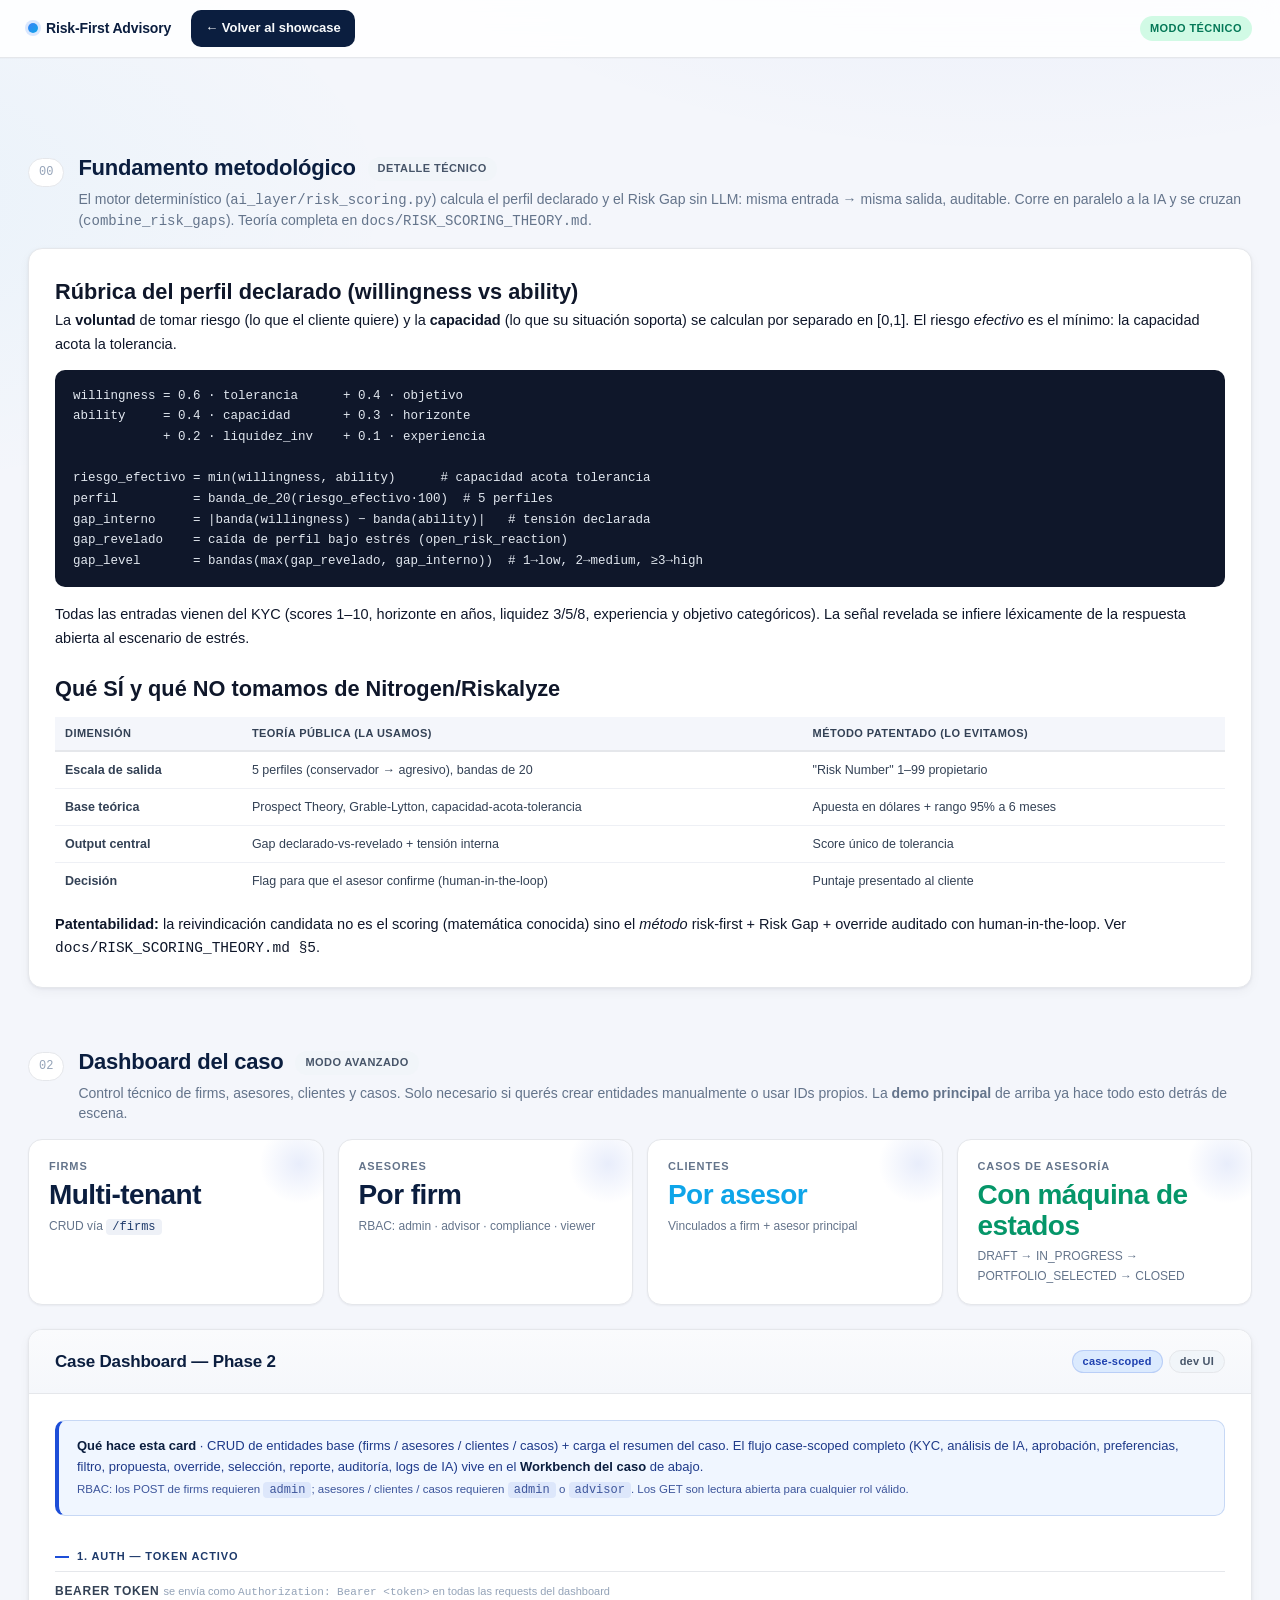
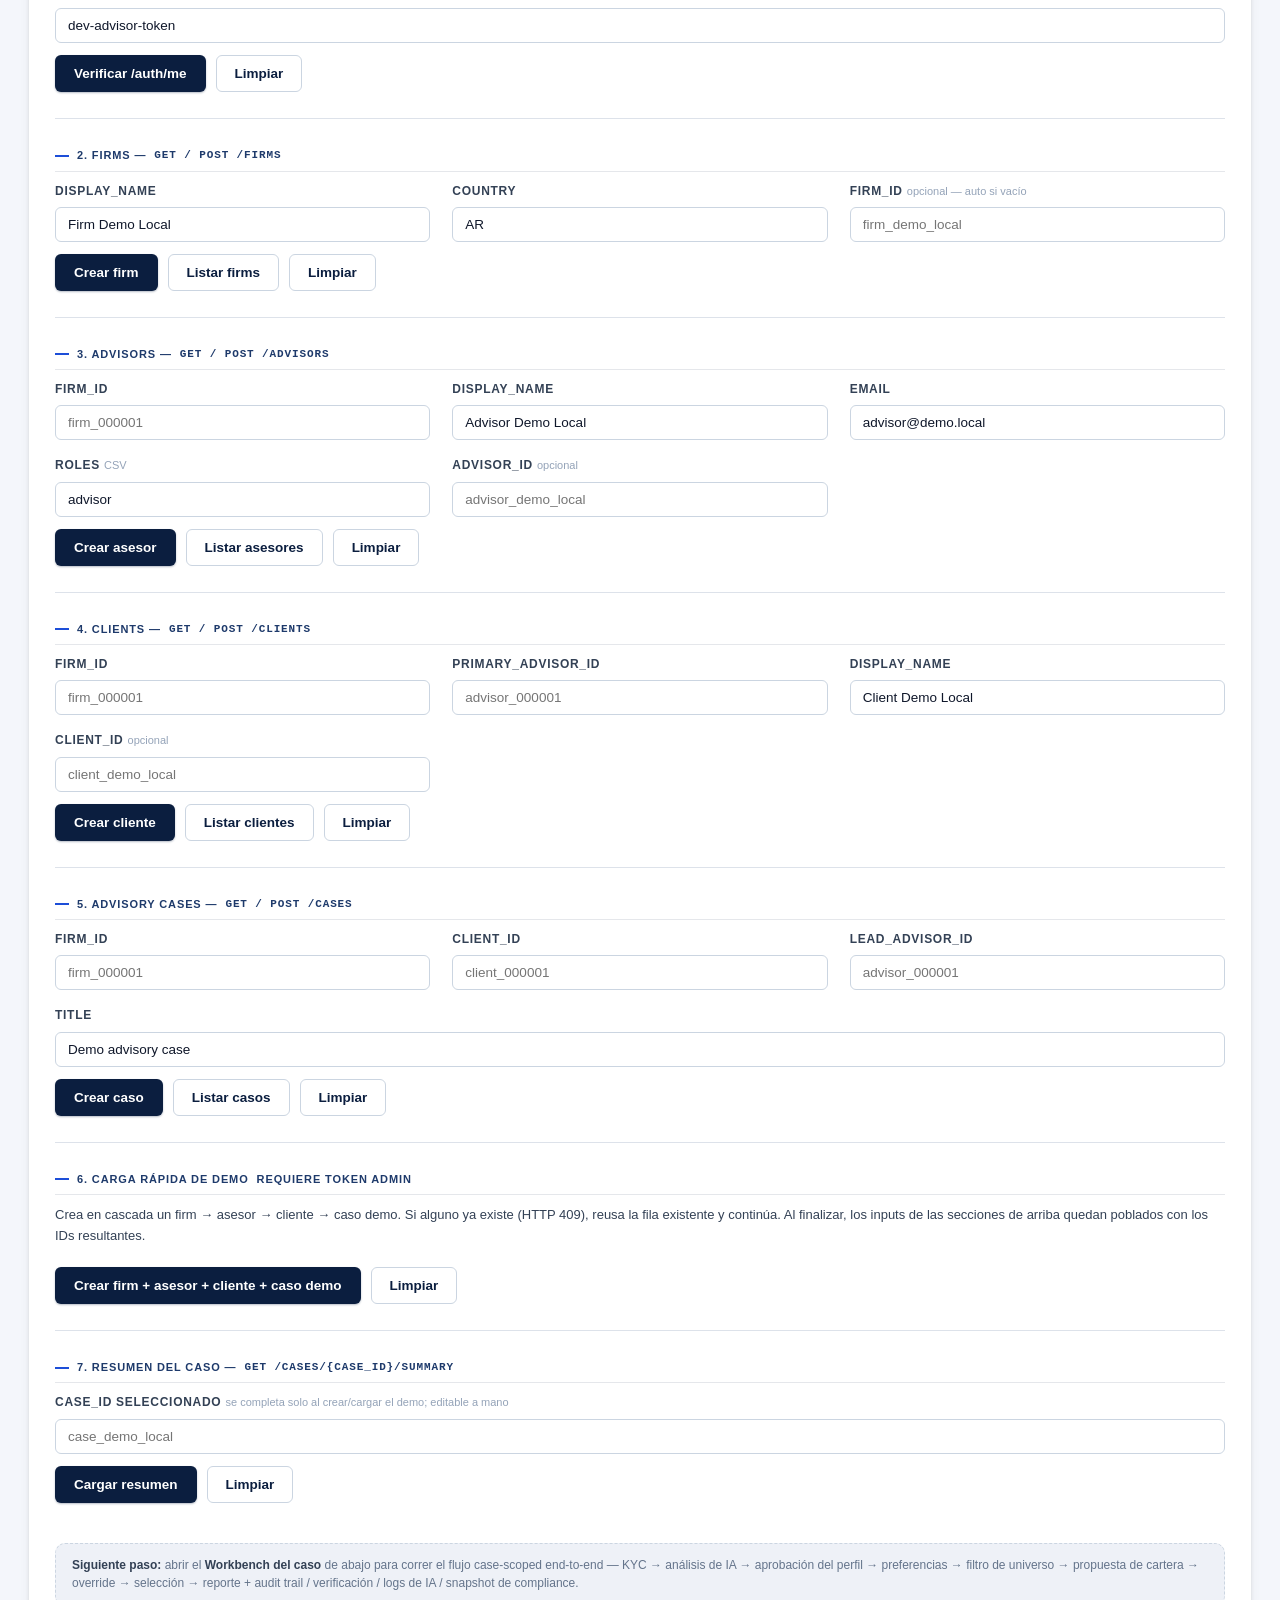
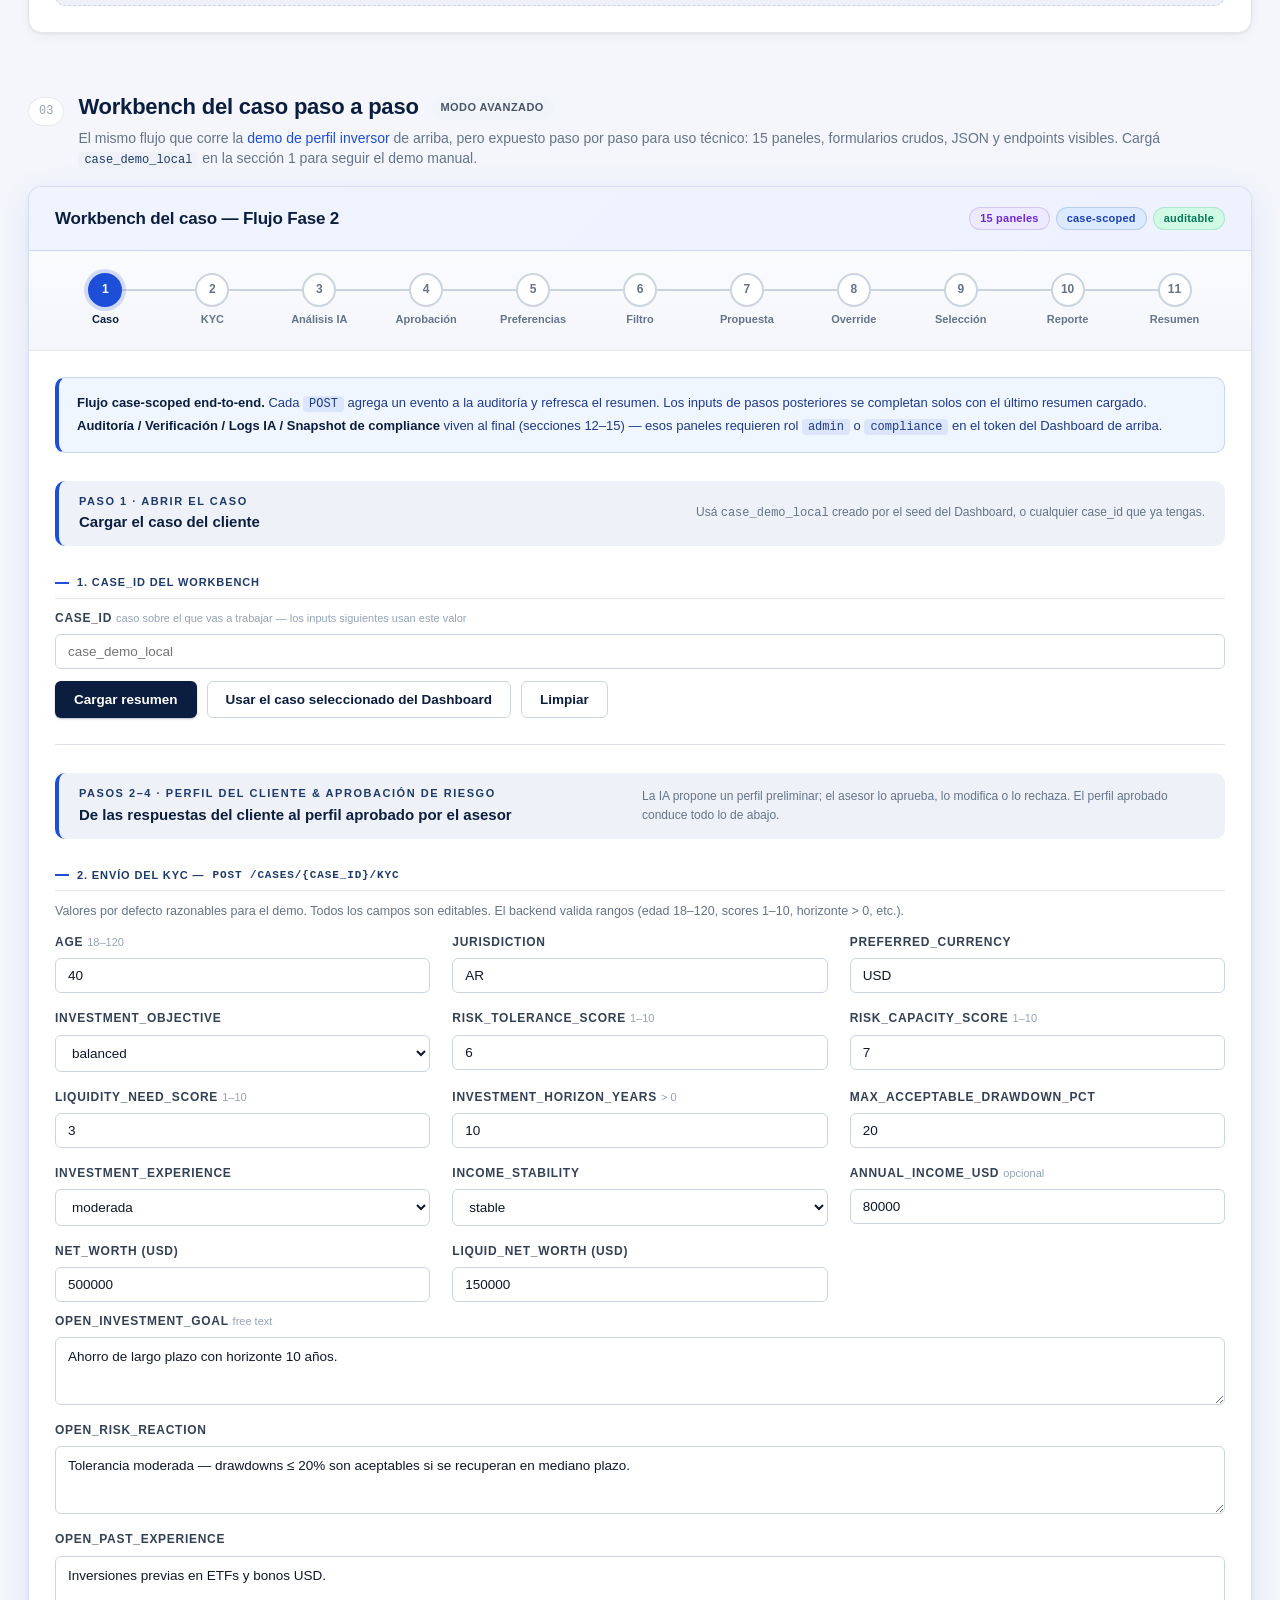
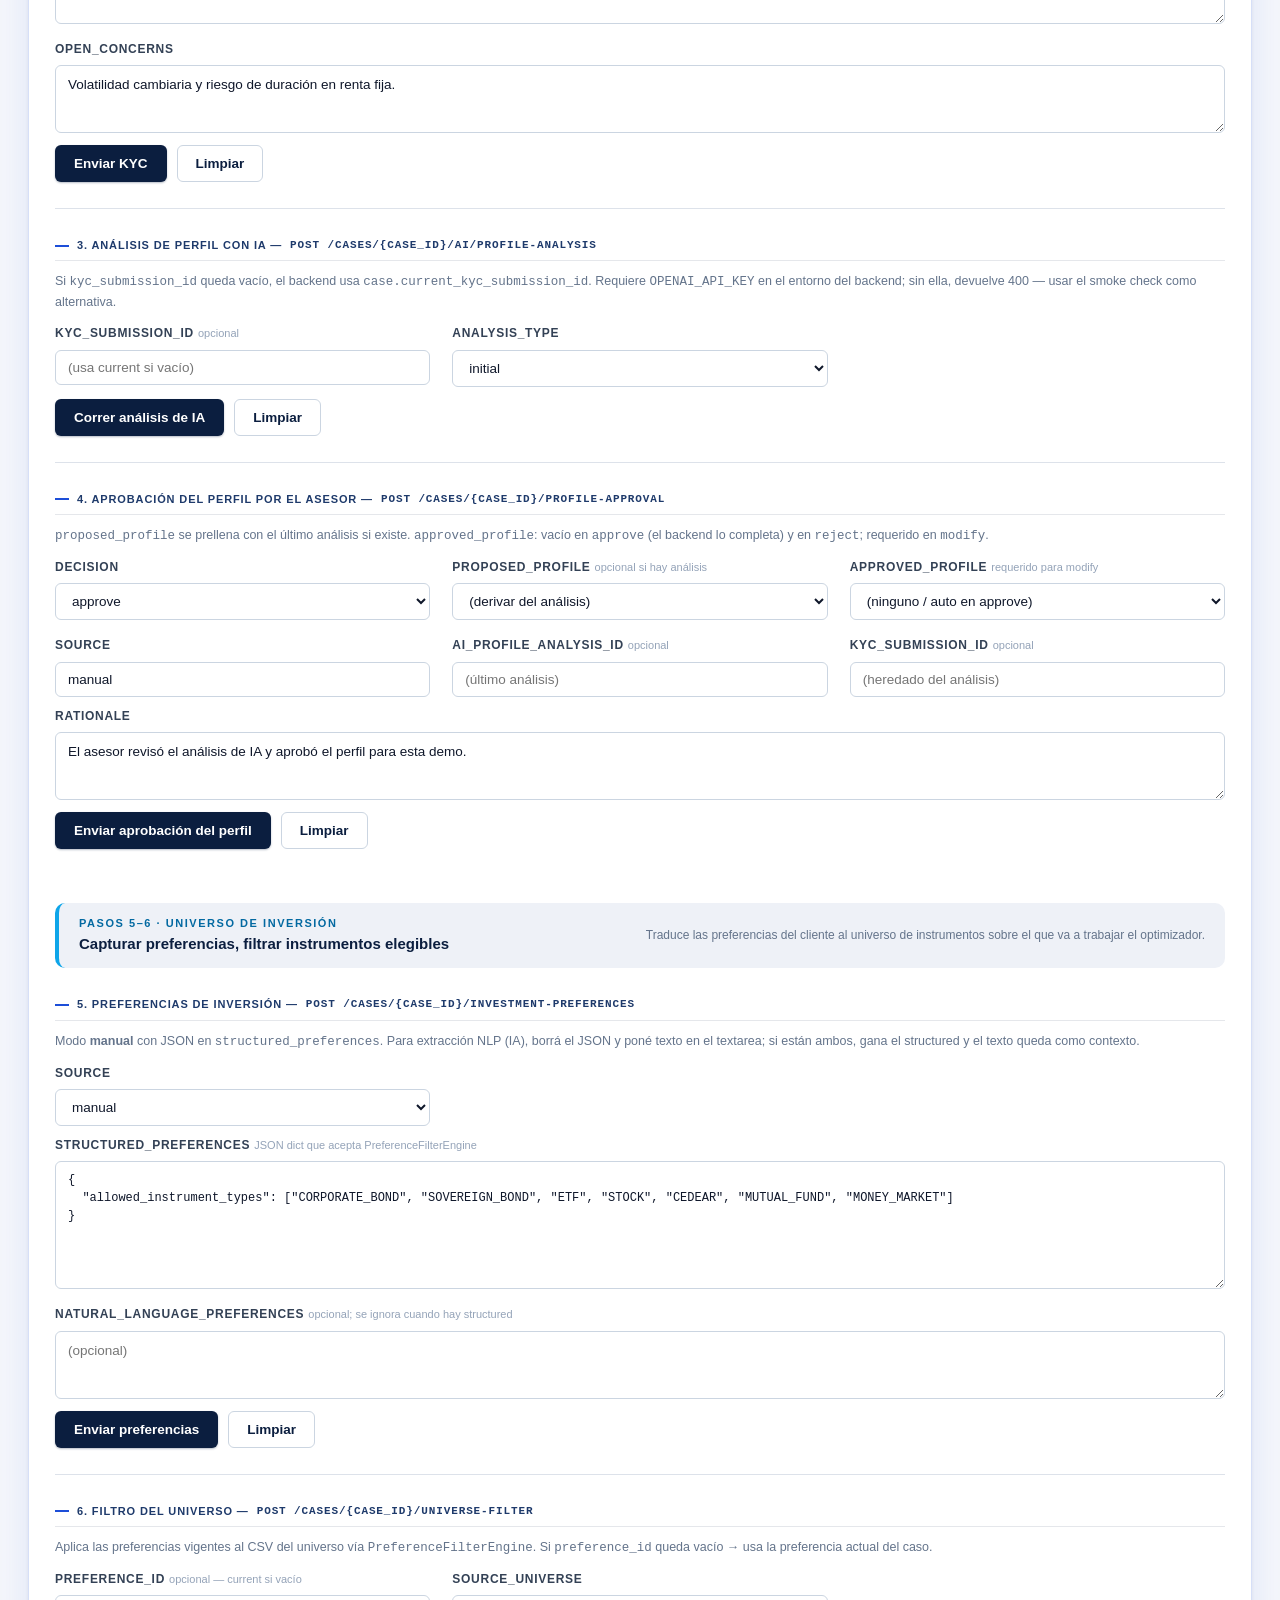
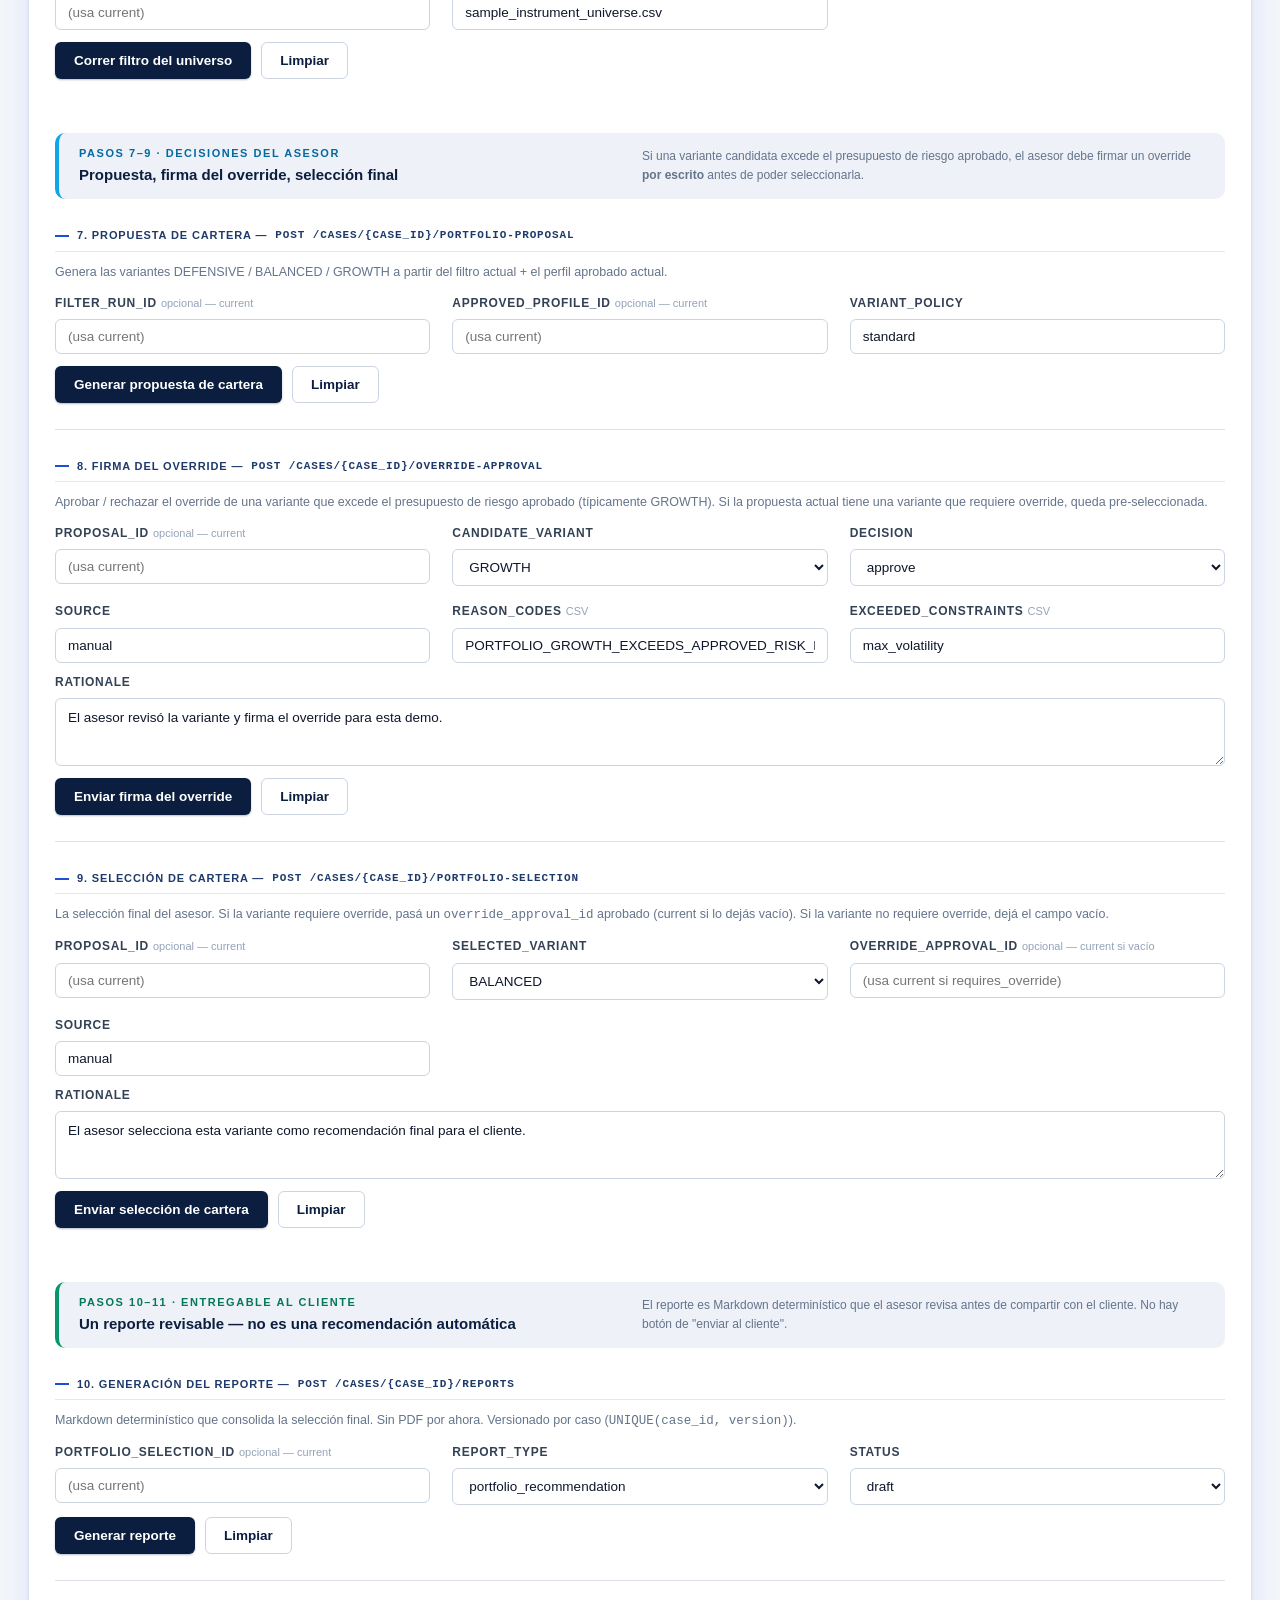
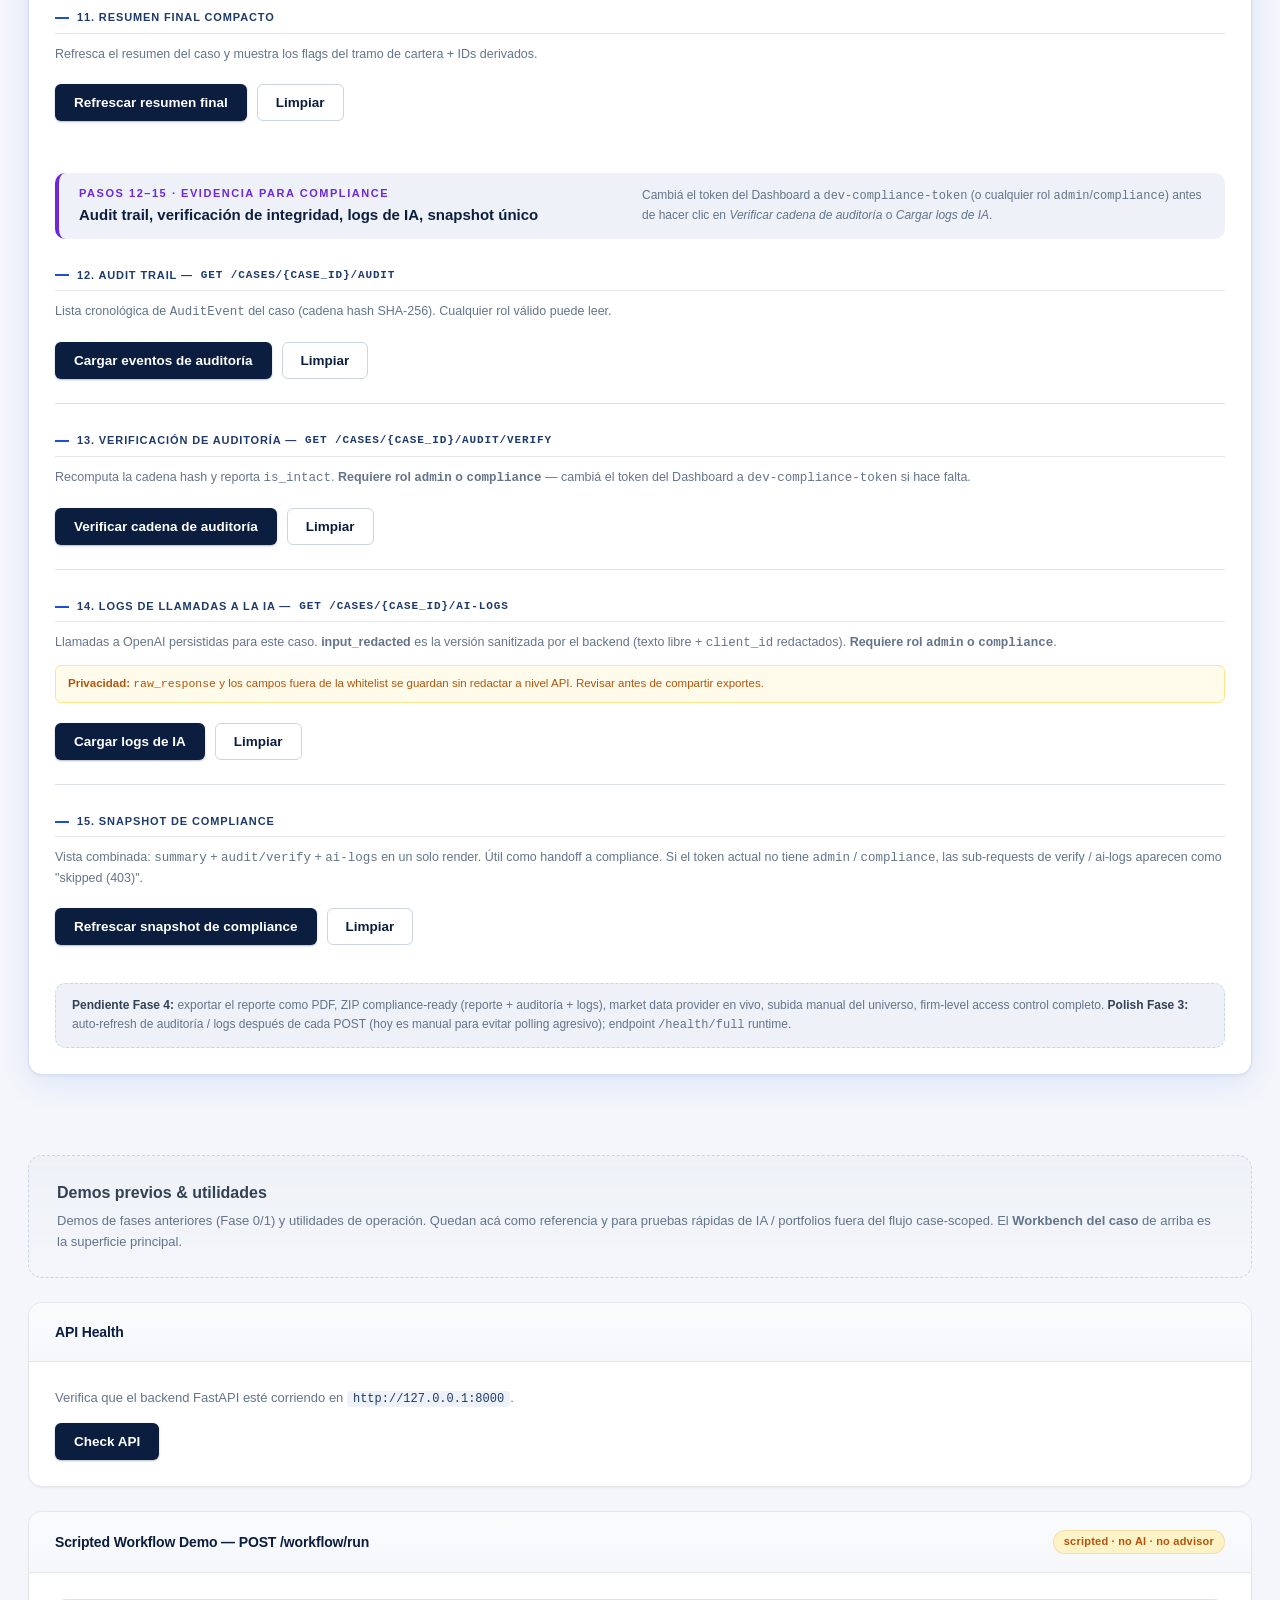
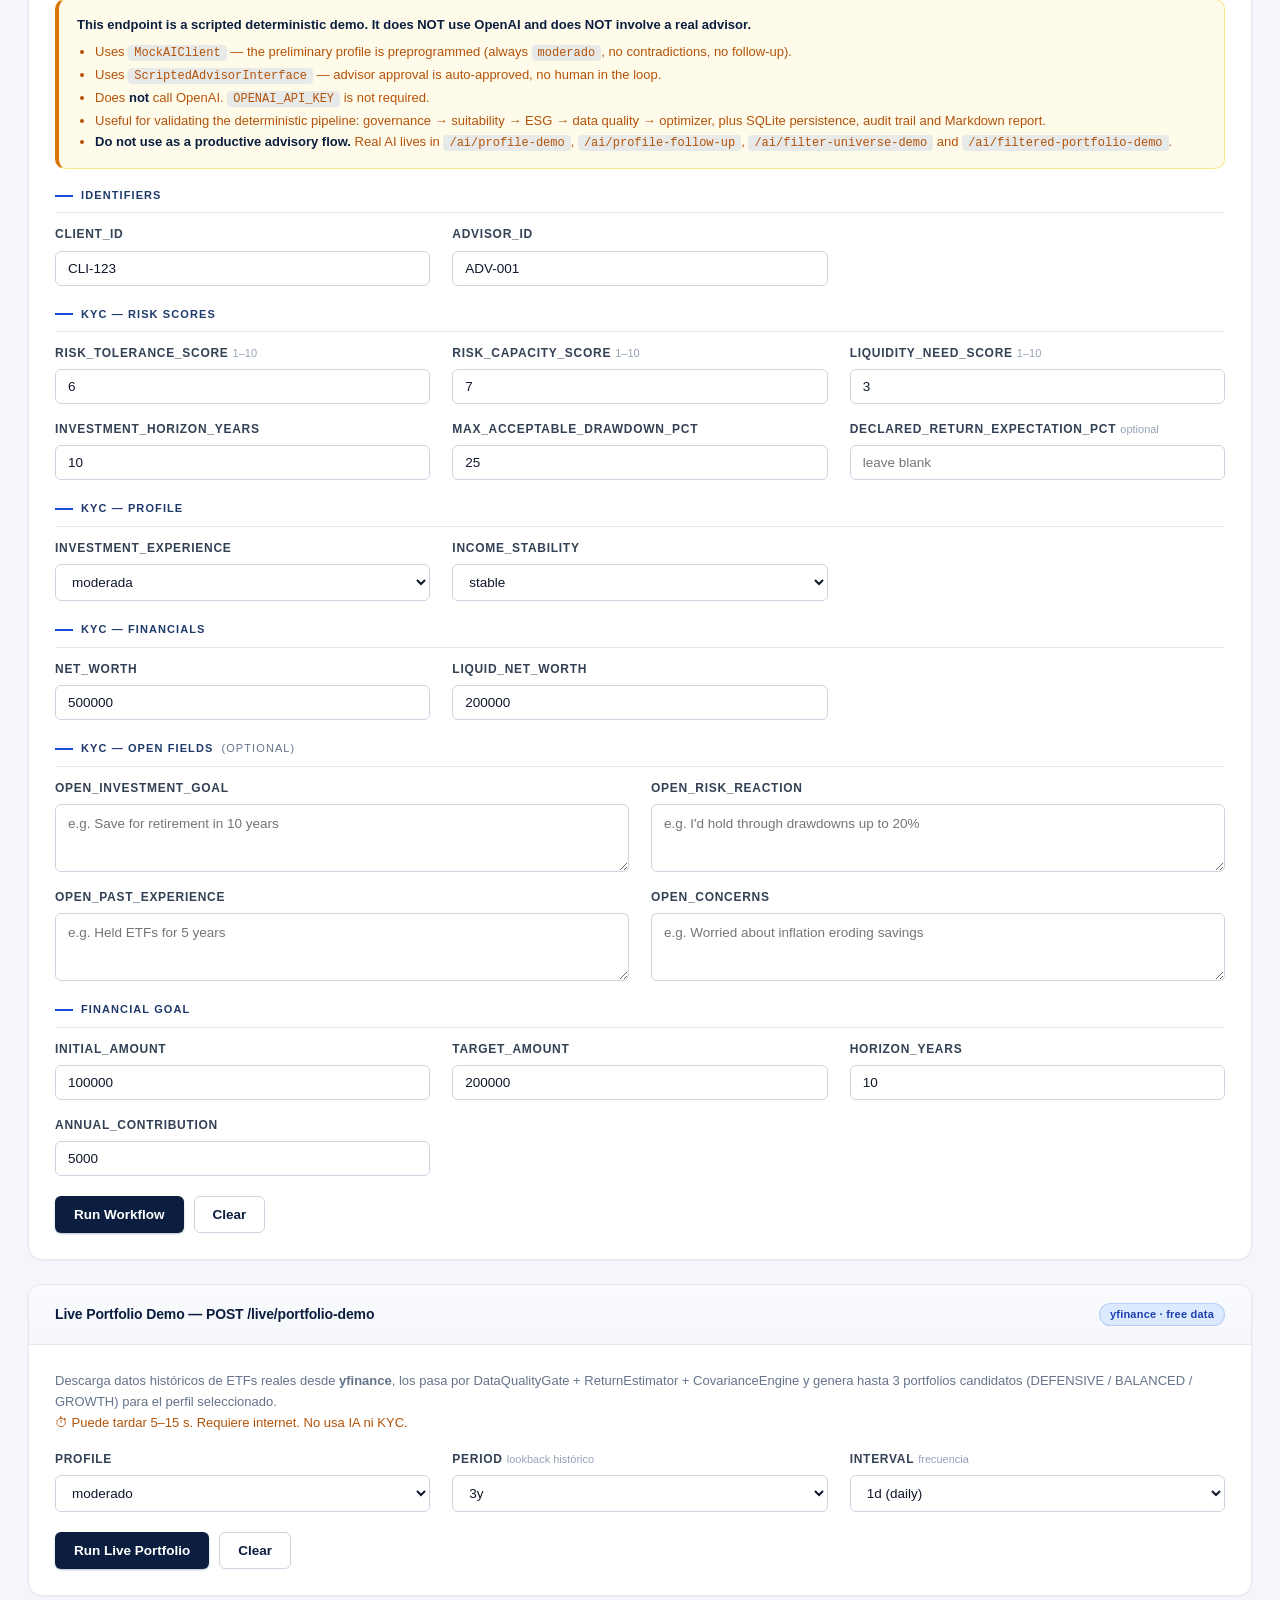
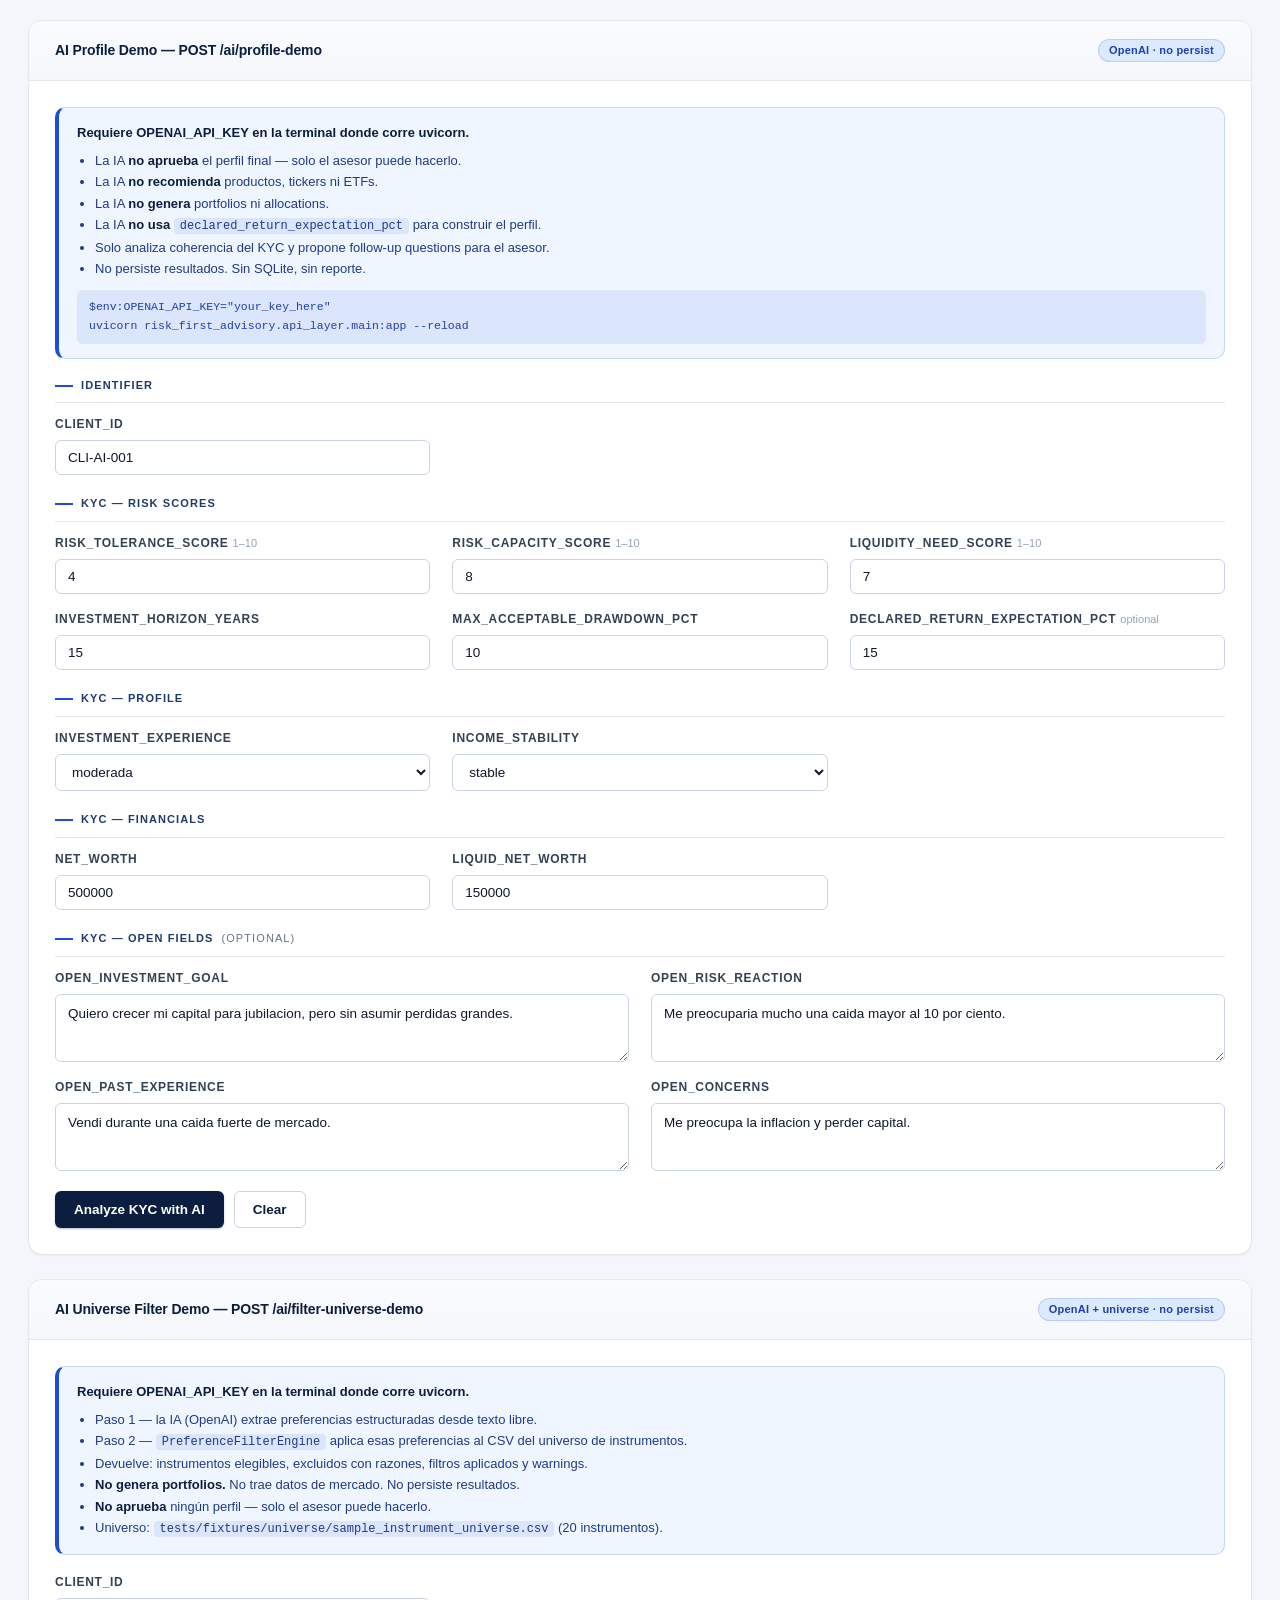
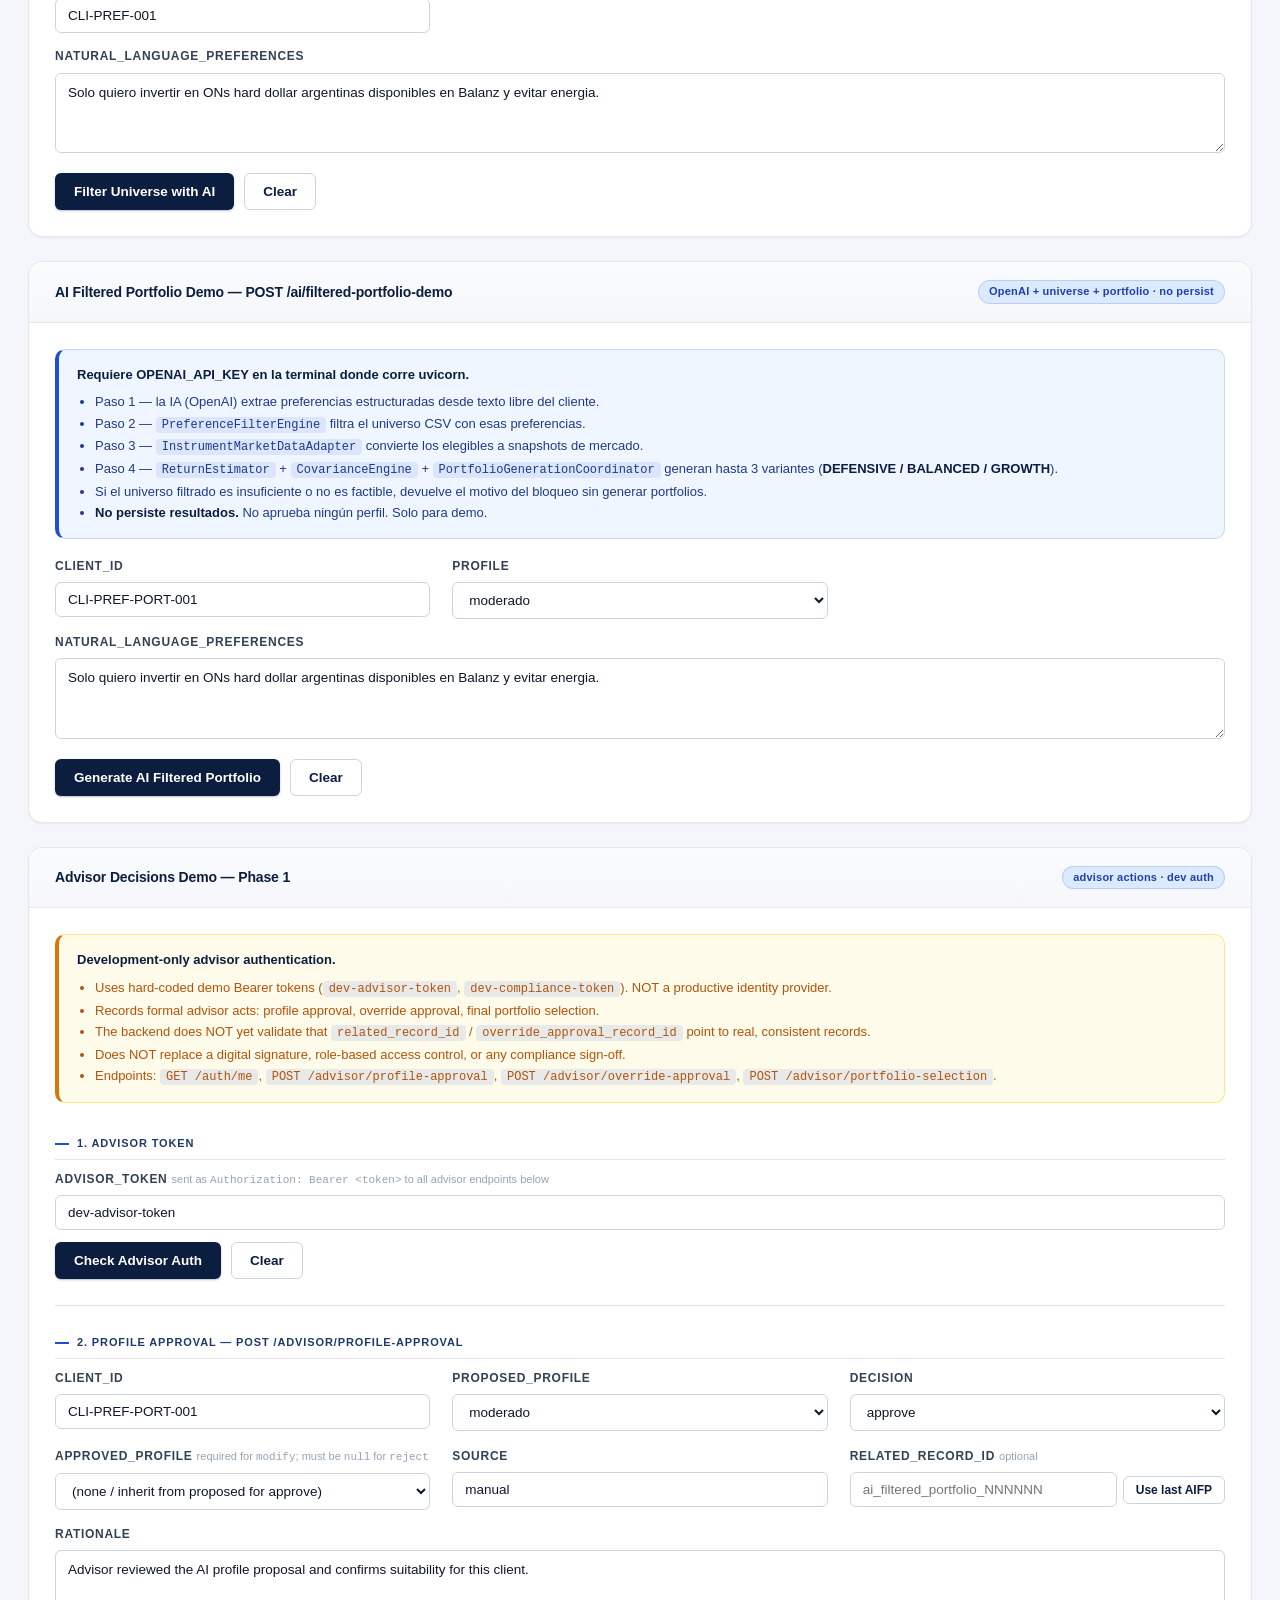
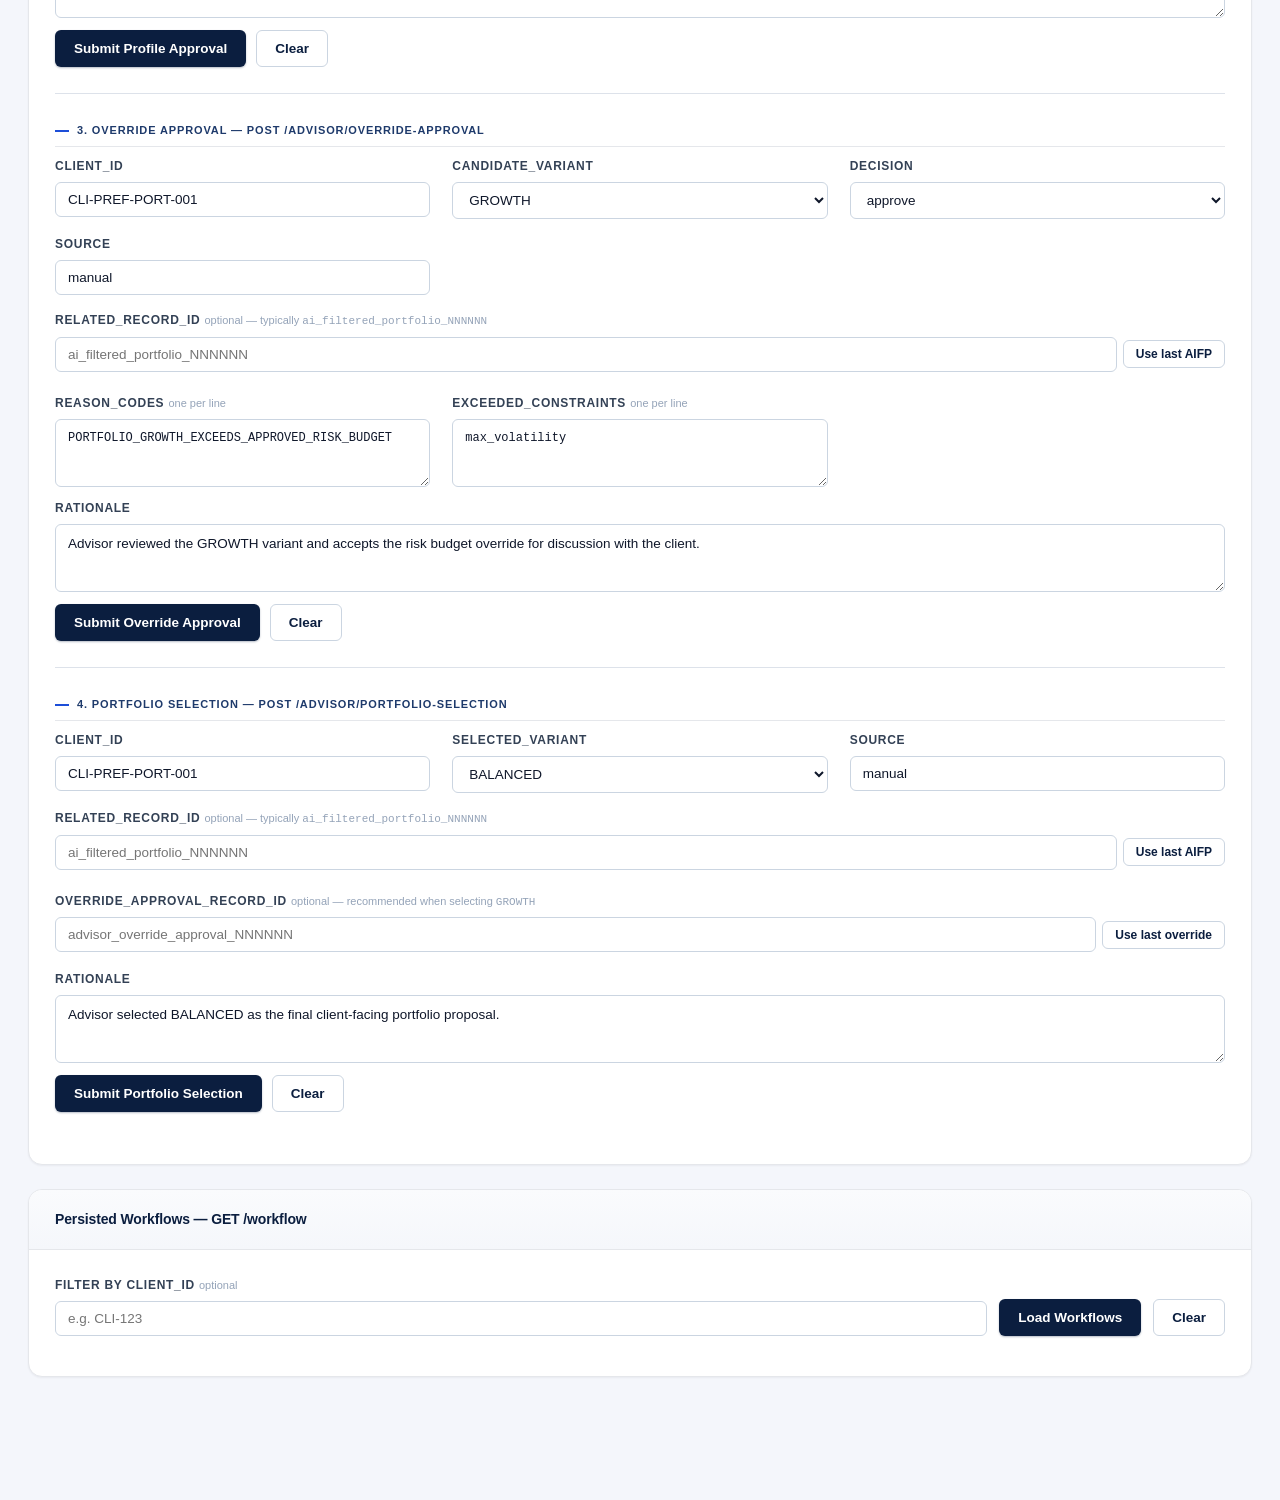
==== commit 1de96fbe: "Explain the risk-scoring methodology on the page Showcase (index.html): advisor-friendly "Fundamento" ====
--- a/frontend/advanced.html
+++ b/frontend/advanced.html
@@ -16,6 +16,88 @@
 </div></nav>
 
 <main class="page">
+
+  <!-- ═════════════════════════════════════════════════════════════════════ -->
+  <!-- 00 · FUNDAMENTO METODOLÓGICO — fórmulas del motor determinístico       -->
+  <!-- ═════════════════════════════════════════════════════════════════════ -->
+  <div class="section-band" id="fundamento">
+    <span class="num">00</span>
+    <div>
+      <h2>Fundamento metodológico
+        <span style="display:inline-block;margin-left:6px;padding:3px 10px;background:#f1f5f9;color:#475569;border-radius:999px;font-size:11px;font-weight:700;letter-spacing:.04em;text-transform:uppercase;vertical-align:middle;">Detalle técnico</span>
+      </h2>
+      <div class="sub">
+        El motor determinístico (<code>ai_layer/risk_scoring.py</code>) calcula el perfil declarado y
+        el Risk Gap sin LLM: misma entrada → misma salida, auditable. Corre en paralelo a la IA y
+        se cruzan (<code>combine_risk_gaps</code>). Teoría completa en <code>docs/RISK_SCORING_THEORY.md</code>.
+      </div>
+    </div>
+  </div>
+
+  <div class="card" id="card-fundamento">
+    <div class="card-body">
+      <h2>Rúbrica del perfil declarado (willingness vs ability)</h2>
+      <p class="sub" style="margin-bottom:14px;">
+        La <strong>voluntad</strong> de tomar riesgo (lo que el cliente quiere) y la
+        <strong>capacidad</strong> (lo que su situación soporta) se calculan por separado en [0,1].
+        El riesgo <em>efectivo</em> es el mínimo: la capacidad acota la tolerancia.
+      </p>
+
+      <pre style="background:#0f172a;color:#e2e8f0;border-radius:10px;padding:16px 18px;overflow-x:auto;font-size:12.5px;line-height:1.65;margin:0 0 16px;"><code>willingness = 0.6 · tolerancia      + 0.4 · objetivo
+ability     = 0.4 · capacidad       + 0.3 · horizonte
+            + 0.2 · liquidez_inv    + 0.1 · experiencia
+
+riesgo_efectivo = min(willingness, ability)      # capacidad acota tolerancia
+perfil          = banda_de_20(riesgo_efectivo·100)  # 5 perfiles
+gap_interno     = |banda(willingness) − banda(ability)|   # tensión declarada
+gap_revelado    = caída de perfil bajo estrés (open_risk_reaction)
+gap_level       = bandas(max(gap_revelado, gap_interno))  # 1→low, 2→medium, ≥3→high</code></pre>
+
+      <p class="sub" style="margin-bottom:8px;">
+        Todas las entradas vienen del KYC (scores 1–10, horizonte en años, liquidez 3/5/8,
+        experiencia y objetivo categóricos). La señal revelada se infiere léxicamente de la
+        respuesta abierta al escenario de estrés.
+      </p>
+
+      <h2 style="margin-top:22px;">Qué SÍ y qué NO tomamos de Nitrogen/Riskalyze</h2>
+      <table style="width:100%;border-collapse:collapse;font-size:12.5px;margin-top:10px;">
+        <thead>
+          <tr style="text-align:left;border-bottom:2px solid var(--rf-border);">
+            <th style="padding:8px 10px;">Dimensión</th>
+            <th style="padding:8px 10px;">Teoría pública (la usamos)</th>
+            <th style="padding:8px 10px;">Método patentado (lo evitamos)</th>
+          </tr>
+        </thead>
+        <tbody>
+          <tr style="border-bottom:1px solid var(--rf-border);">
+            <td style="padding:8px 10px;font-weight:600;">Escala de salida</td>
+            <td style="padding:8px 10px;">5 perfiles (conservador → agresivo), bandas de 20</td>
+            <td style="padding:8px 10px;">"Risk Number" 1–99 propietario</td>
+          </tr>
+          <tr style="border-bottom:1px solid var(--rf-border);">
+            <td style="padding:8px 10px;font-weight:600;">Base teórica</td>
+            <td style="padding:8px 10px;">Prospect Theory, Grable-Lytton, capacidad-acota-tolerancia</td>
+            <td style="padding:8px 10px;">Apuesta en dólares + rango 95% a 6 meses</td>
+          </tr>
+          <tr style="border-bottom:1px solid var(--rf-border);">
+            <td style="padding:8px 10px;font-weight:600;">Output central</td>
+            <td style="padding:8px 10px;">Gap declarado-vs-revelado + tensión interna</td>
+            <td style="padding:8px 10px;">Score único de tolerancia</td>
+          </tr>
+          <tr>
+            <td style="padding:8px 10px;font-weight:600;">Decisión</td>
+            <td style="padding:8px 10px;">Flag para que el asesor confirme (human-in-the-loop)</td>
+            <td style="padding:8px 10px;">Puntaje presentado al cliente</td>
+          </tr>
+        </tbody>
+      </table>
+      <p class="sub" style="margin-top:14px;">
+        <strong>Patentabilidad:</strong> la reivindicación candidata no es el scoring (matemática
+        conocida) sino el <em>método</em> risk-first + Risk Gap + override auditado con
+        human-in-the-loop. Ver <code>docs/RISK_SCORING_THEORY.md §5</code>.
+      </p>
+    </div>
+  </div>
 
   <!-- ═════════════════════════════════════════════════════════════════════ -->
   <!-- 02 · CASE DASHBOARD — Modo avanzado (CRUD técnico)                    -->
--- a/frontend/css/base.css
+++ b/frontend/css/base.css
@@ -890,6 +890,47 @@
 .story-card .story-body {
   font-size: 13px; color: var(--rf-text-body); line-height: 1.55;
 }
+
+/* ── methodology explainer (advisor-friendly, no formulas) ─────────────── */
+.method-strip { margin: 20px 0 28px; }
+.method-card {
+  background: var(--rf-card);
+  border: 1px solid var(--rf-border);
+  border-radius: var(--rf-radius-lg);
+  padding: 22px 24px;
+  box-shadow: var(--rf-shadow-sm);
+}
+.method-headline {
+  font-size: 19px; font-weight: 700; color: var(--rf-navy-900);
+  letter-spacing: -.01em; margin: 2px 0 8px;
+}
+.method-lede {
+  font-size: 13.5px; color: var(--rf-text-body); line-height: 1.6;
+  margin: 0 0 16px; max-width: 72ch;
+}
+.method-cols { display: grid; grid-template-columns: 1fr 1fr; gap: 16px; }
+.method-col {
+  border: 1px solid var(--rf-border); border-radius: var(--rf-radius-md, 10px);
+  padding: 14px 16px; background: var(--rf-bg-subtle, #fafbfc);
+}
+.method-col.is-take  { border-left: 3px solid var(--rf-emerald-600); }
+.method-col.is-avoid { border-left: 3px solid var(--rf-violet-700); }
+.method-col-head {
+  font-size: 11px; font-weight: 700; letter-spacing: .08em; text-transform: uppercase;
+  margin-bottom: 8px; color: var(--rf-navy-900);
+}
+.method-col ul { margin: 0; padding-left: 18px; }
+.method-col li {
+  font-size: 12.5px; color: var(--rf-text-body); line-height: 1.5; margin-bottom: 6px;
+}
+.method-foot {
+  font-size: 12px; color: var(--rf-text-muted, #6b7280); margin-top: 14px; line-height: 1.5;
+}
+.method-foot a {
+  color: var(--rf-cyan-600, #0891b2); font-weight: 600; text-decoration: none;
+}
+.method-foot a:hover { text-decoration: underline; }
+@media (max-width: 720px) { .method-cols { grid-template-columns: 1fr; } }
 
 /* ── advisor-facing demo helpers (presenter notes + demo path) ─────────── */
 .demo-helpers {
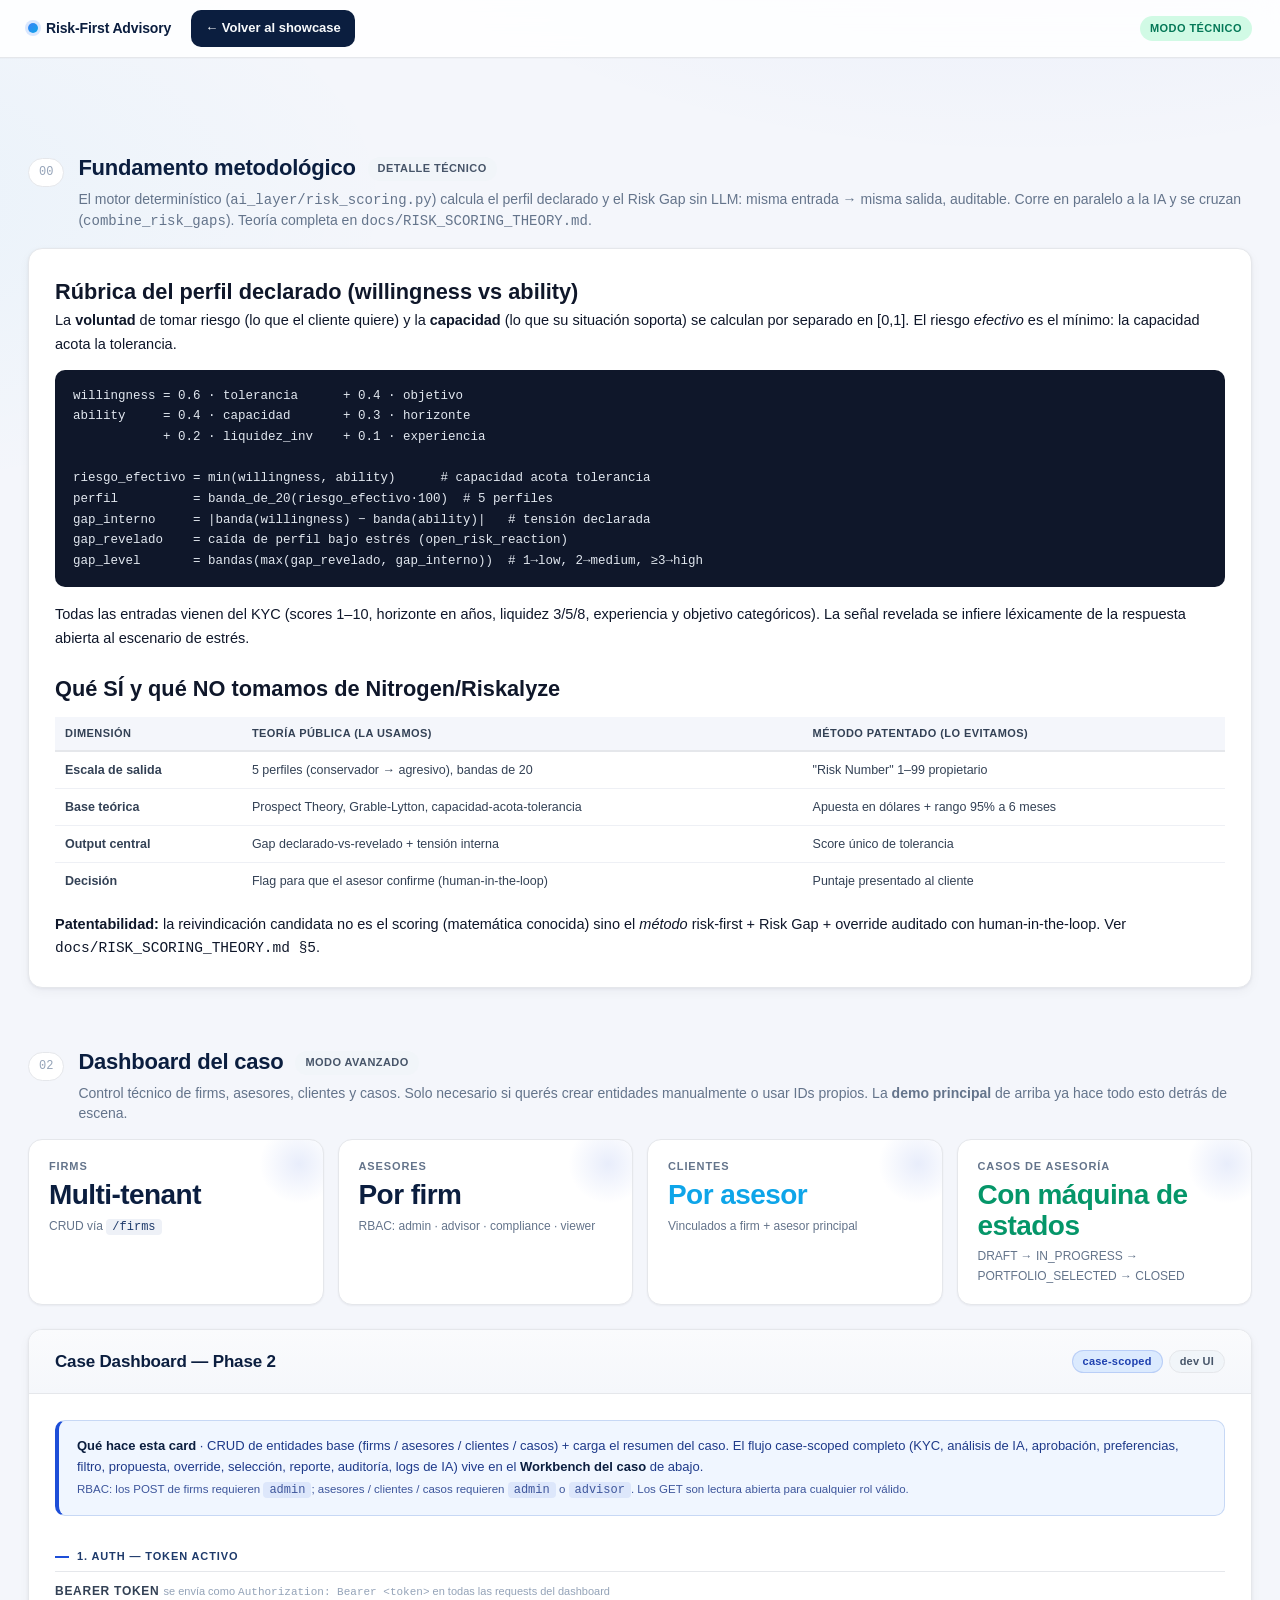
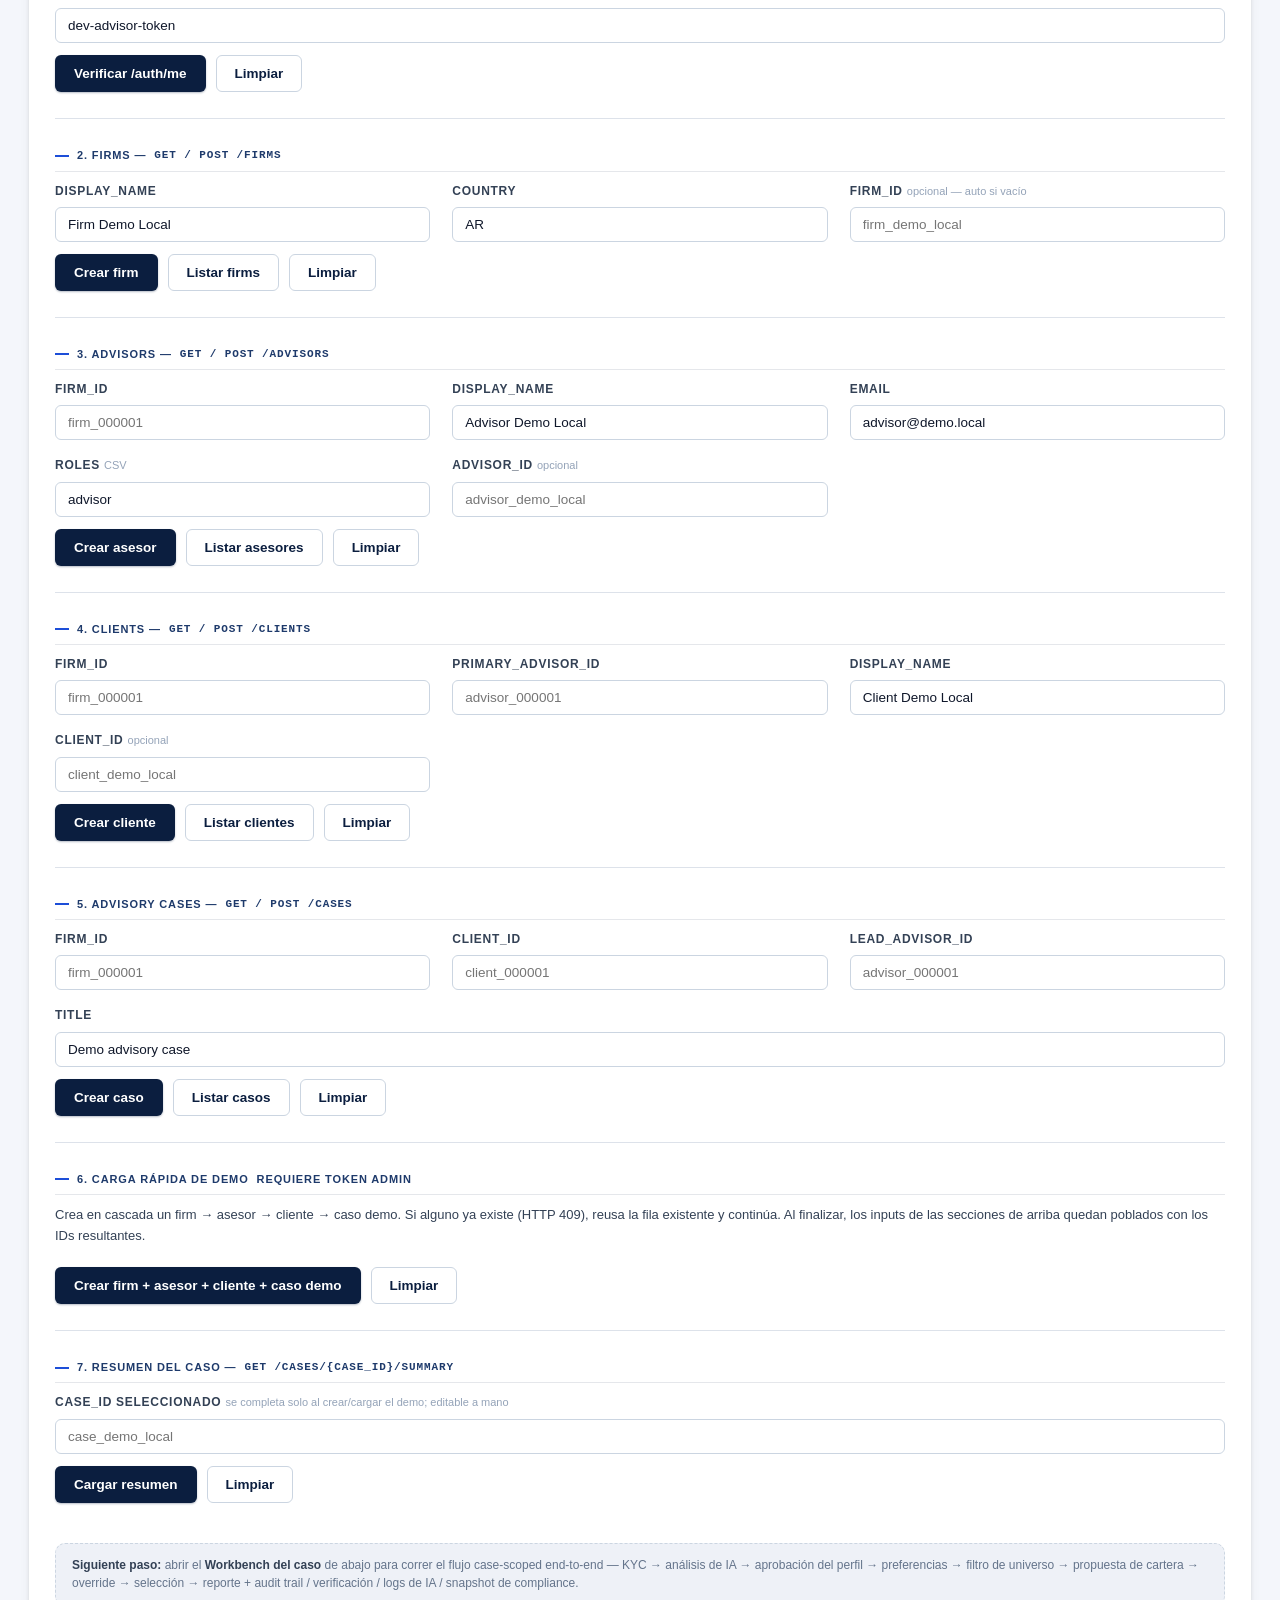
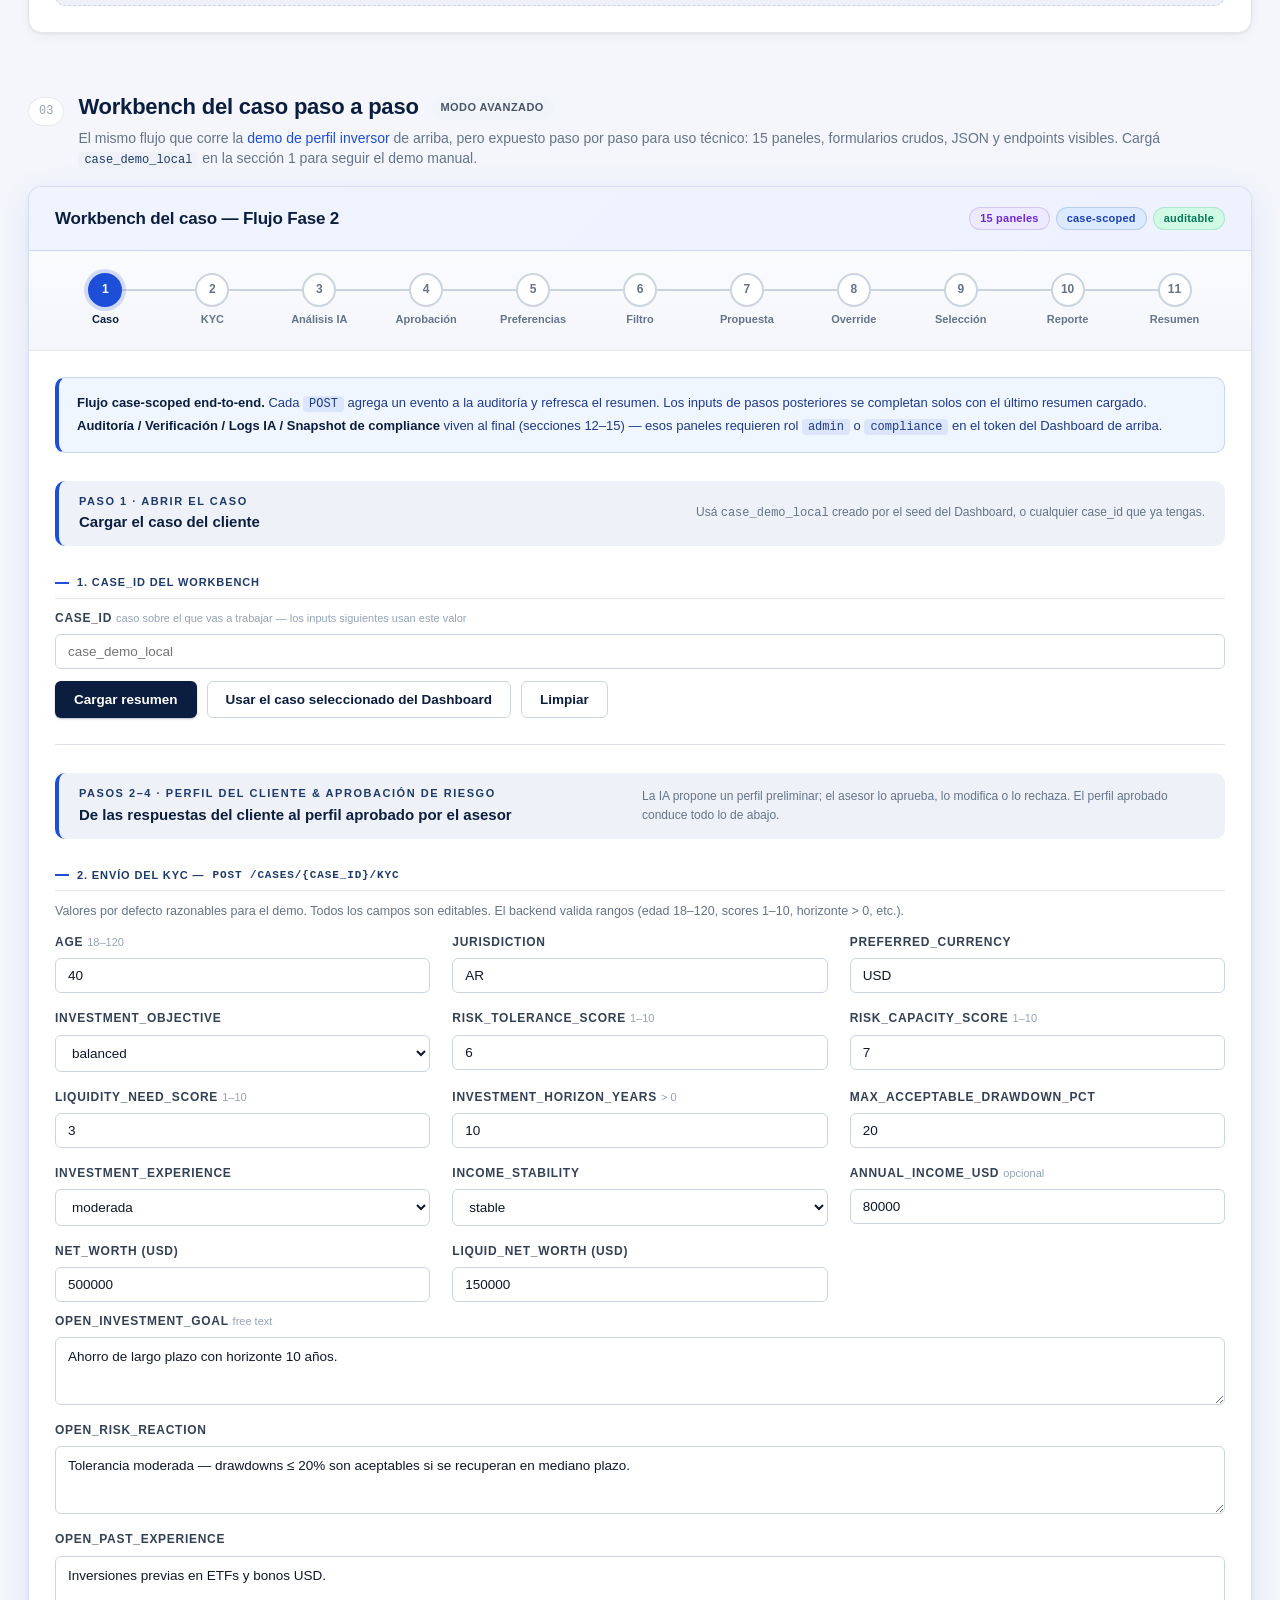
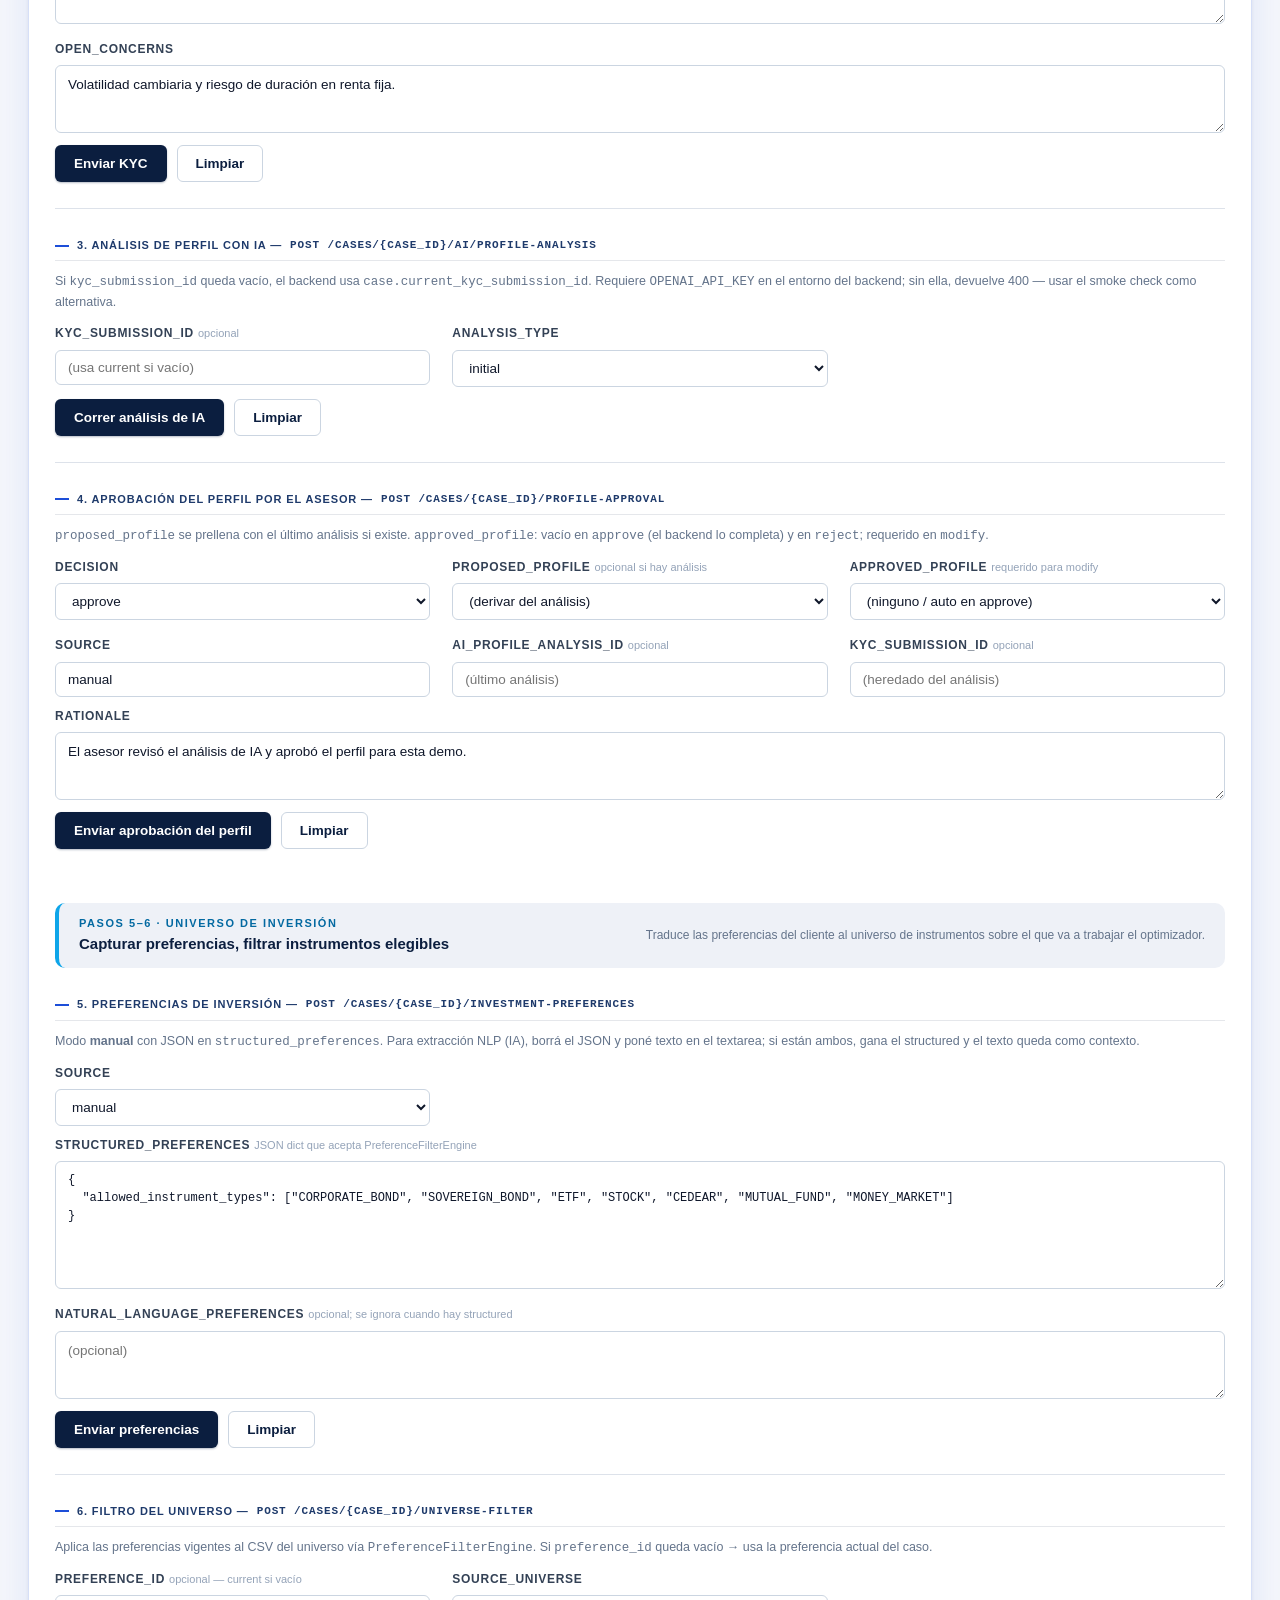
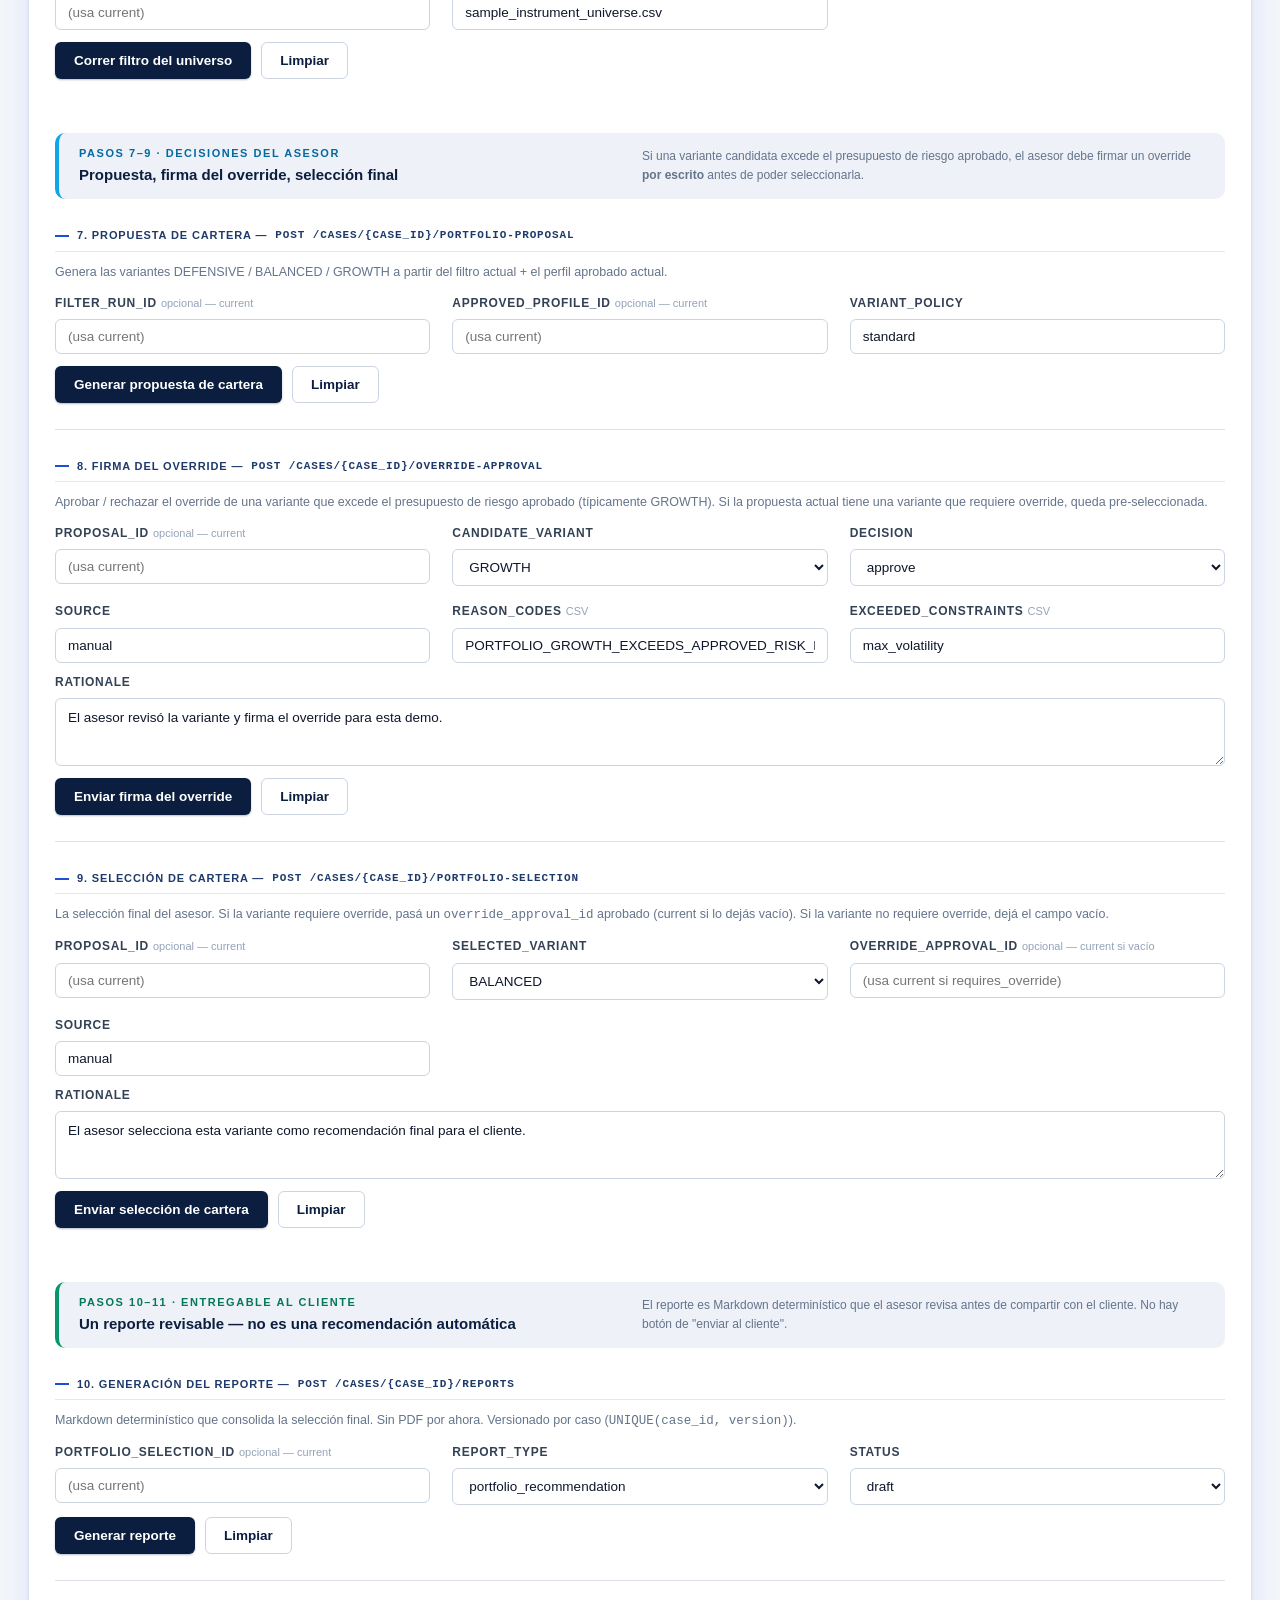
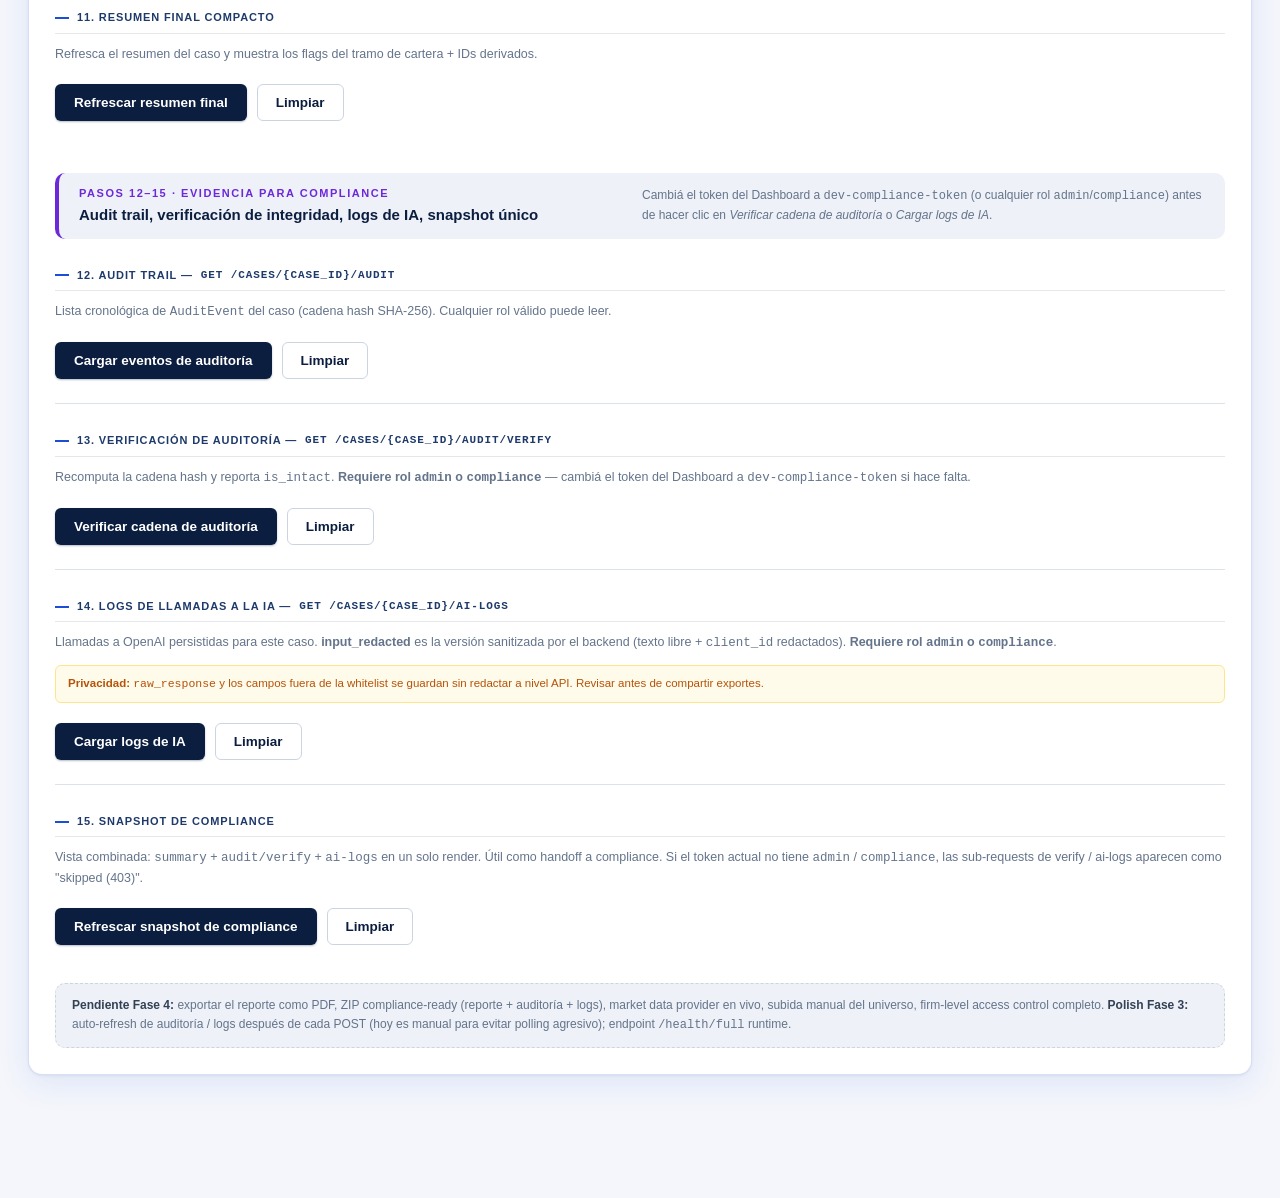
==== commit 06de9aeb: "Retire legacy stack — stage A: tests, legacy-demo.js, advanced.html block Removes the pure-legacy te" ====
--- a/frontend/advanced.html
+++ b/frontend/advanced.html
@@ -961,703 +961,11 @@
     </div>
   </div>
 
-  <!-- ═════════════════════════════════════════════════════════════════════ -->
-  <!-- 03 · LEGACY DEMOS & UTILITIES (demoted)                                -->
-  <!-- ═════════════════════════════════════════════════════════════════════ -->
-  <div class="legacy-divider" id="legacy">
-    <h2>Demos previos &amp; utilidades</h2>
-    <p>
-      Demos de fases anteriores (Fase 0/1) y utilidades de operación. Quedan acá como referencia y para pruebas
-      rápidas de IA / portfolios fuera del flujo case-scoped. El <strong>Workbench del caso</strong> de arriba es la superficie principal.
-    </p>
-  </div>
-
-  <div class="legacy-group" id="utilities">
-
-  <!-- ── 1. HEALTH ─────────────────────────────────────────── -->
-  <div class="card">
-    <div class="card-header">
-      <h2>API Health</h2>
-    </div>
-    <div class="card-body">
-      <p style="color:var(--rf-text-muted);font-size:13px;margin-bottom:14px;">
-        Verifica que el backend FastAPI esté corriendo en
-        <code class="inline-code">http://127.0.0.1:8000</code>.
-      </p>
-      <button class="btn-primary" onclick="checkHealth()">
-        Check API
-      </button>
-      <div id="health-result" class="hidden"></div>
-    </div>
-  </div>
-
-  <!-- ── 2. RUN WORKFLOW ────────────────────────────────────── -->
-  <div class="card">
-    <div class="card-header">
-      <h2>Scripted Workflow Demo — POST /workflow/run</h2>
-      <span class="pill pill-orange">scripted · no AI · no advisor</span>
-    </div>
-    <div class="card-body">
-
-      <div class="ai-disclaimer" style="background:#fffbeb;border-color:#fde68a;color:var(--rf-amber-700);border-left-color:var(--rf-amber-600);">
-        <strong>This endpoint is a scripted deterministic demo. It does NOT use OpenAI and does NOT involve a real advisor.</strong>
-        <ul>
-          <li>Uses <code>MockAIClient</code> — the preliminary profile is preprogrammed (always <code>moderado</code>, no contradictions, no follow-up).</li>
-          <li>Uses <code>ScriptedAdvisorInterface</code> — advisor approval is auto-approved, no human in the loop.</li>
-          <li>Does <strong>not</strong> call OpenAI. <code>OPENAI_API_KEY</code> is not required.</li>
-          <li>Useful for validating the deterministic pipeline: governance → suitability → ESG → data quality → optimizer, plus SQLite persistence, audit trail and Markdown report.</li>
-          <li><strong>Do not use as a productive advisory flow.</strong> Real AI lives in <code>/ai/profile-demo</code>, <code>/ai/profile-follow-up</code>, <code>/ai/filter-universe-demo</code> and <code>/ai/filtered-portfolio-demo</code>.</li>
-        </ul>
-      </div>
-
-      <form id="workflow-form" onsubmit="runWorkflow(event)">
-
-        <div class="section-label" style="margin-bottom:12px;">Identifiers</div>
-        <div class="form-grid cols-3">
-          <div class="field">
-            <label>client_id</label>
-            <input type="text" id="f-client_id" value="CLI-123" required />
-          </div>
-          <div class="field">
-            <label>advisor_id</label>
-            <input type="text" id="f-advisor_id" value="ADV-001" required />
-          </div>
-        </div>
-
-        <div class="section-label" style="margin-top:20px;margin-bottom:12px;">KYC — Risk Scores</div>
-        <div class="form-grid cols-3">
-          <div class="field">
-            <label>risk_tolerance_score <span class="hint">1–10</span></label>
-            <input type="number" id="f-risk_tolerance_score" value="6" min="1" max="10" step="1" required />
-          </div>
-          <div class="field">
-            <label>risk_capacity_score <span class="hint">1–10</span></label>
-            <input type="number" id="f-risk_capacity_score" value="7" min="1" max="10" step="1" required />
-          </div>
-          <div class="field">
-            <label>liquidity_need_score <span class="hint">1–10</span></label>
-            <input type="number" id="f-liquidity_need_score" value="3" min="1" max="10" step="1" required />
-          </div>
-          <div class="field">
-            <label>investment_horizon_years</label>
-            <input type="number" id="f-investment_horizon_years" value="10" min="1" max="50" step="1" required />
-          </div>
-          <div class="field">
-            <label>max_acceptable_drawdown_pct</label>
-            <input type="number" id="f-max_acceptable_drawdown_pct" value="25" min="0" max="100" step="0.5" required />
-          </div>
-          <div class="field">
-            <label>declared_return_expectation_pct <span class="hint">optional</span></label>
-            <input type="number" id="f-declared_return_expectation_pct" value="" min="0" max="100" step="0.1" placeholder="leave blank" />
-          </div>
-        </div>
-
-        <div class="section-label" style="margin-top:20px;margin-bottom:12px;">KYC — Profile</div>
-        <div class="form-grid cols-3">
-          <div class="field">
-            <label>investment_experience</label>
-            <select id="f-investment_experience">
-              <option value="ninguna">ninguna</option>
-              <option value="básica">básica</option>
-              <option value="moderada" selected>moderada</option>
-              <option value="avanzada">avanzada</option>
-              <option value="experto">experto</option>
-            </select>
-          </div>
-          <div class="field">
-            <label>income_stability</label>
-            <select id="f-income_stability">
-              <option value="stable" selected>stable</option>
-              <option value="variable">variable</option>
-              <option value="unstable">unstable</option>
-            </select>
-          </div>
-        </div>
-
-        <div class="section-label" style="margin-top:20px;margin-bottom:12px;">KYC — Financials</div>
-        <div class="form-grid cols-3">
-          <div class="field">
-            <label>net_worth</label>
-            <input type="number" id="f-net_worth" value="500000" min="0" step="1000" required />
-          </div>
-          <div class="field">
-            <label>liquid_net_worth</label>
-            <input type="number" id="f-liquid_net_worth" value="200000" min="0" step="1000" required />
-          </div>
-        </div>
-
-        <div class="section-label" style="margin-top:20px;margin-bottom:12px;">KYC — Open Fields <span style="font-weight:400;color:var(--rf-text-muted);">(optional)</span></div>
-        <div class="form-grid">
-          <div class="field">
-            <label>open_investment_goal</label>
-            <textarea id="f-open_investment_goal" placeholder="e.g. Save for retirement in 10 years"></textarea>
-          </div>
-          <div class="field">
-            <label>open_risk_reaction</label>
-            <textarea id="f-open_risk_reaction" placeholder="e.g. I'd hold through drawdowns up to 20%"></textarea>
-          </div>
-          <div class="field">
-            <label>open_past_experience</label>
-            <textarea id="f-open_past_experience" placeholder="e.g. Held ETFs for 5 years"></textarea>
-          </div>
-          <div class="field">
-            <label>open_concerns</label>
-            <textarea id="f-open_concerns" placeholder="e.g. Worried about inflation eroding savings"></textarea>
-          </div>
-        </div>
-
-        <div class="section-label" style="margin-top:20px;margin-bottom:12px;">Financial Goal</div>
-        <div class="form-grid cols-3">
-          <div class="field">
-            <label>initial_amount</label>
-            <input type="number" id="f-initial_amount" value="100000" min="0" step="1000" required />
-          </div>
-          <div class="field">
-            <label>target_amount</label>
-            <input type="number" id="f-target_amount" value="200000" min="0" step="1000" required />
-          </div>
-          <div class="field">
-            <label>horizon_years</label>
-            <input type="number" id="f-goal_horizon_years" value="10" min="1" max="50" step="1" required />
-          </div>
-          <div class="field">
-            <label>annual_contribution</label>
-            <input type="number" id="f-annual_contribution" value="5000" min="0" step="500" required />
-          </div>
-        </div>
-
-        <div class="actions">
-          <button type="submit" class="btn-primary" id="btn-run">
-            Run Workflow
-          </button>
-          <button type="button" class="btn-secondary" onclick="clearWorkflowResult()">
-            Clear
-          </button>
-        </div>
-
-      </form>
-
-      <div id="workflow-result" class="hidden"></div>
-
-    </div>
-  </div>
-
-  <!-- ── 3. LIVE PORTFOLIO DEMO ───────────────────────────── -->
-  <div class="card" id="card-live-portfolio">
-    <div class="card-header">
-      <h2>Live Portfolio Demo — POST /live/portfolio-demo</h2>
-      <span class="pill pill-blue">yfinance · free data</span>
-    </div>
-    <div class="card-body">
-
-      <p style="color:var(--rf-text-muted);font-size:13px;margin-bottom:16px;">
-        Descarga datos históricos de ETFs reales desde <strong>yfinance</strong>, los pasa por
-        DataQualityGate + ReturnEstimator + CovarianceEngine y genera hasta 3 portfolios candidatos
-        (DEFENSIVE / BALANCED / GROWTH) para el perfil seleccionado.
-        <br><span style="color:var(--rf-amber-700);">⏱ Puede tardar 5–15 s. Requiere internet. No usa IA ni KYC.</span>
-      </p>
-
-      <div class="form-grid cols-3">
-        <div class="field">
-          <label>profile</label>
-          <select id="lp-profile">
-            <option value="conservador">conservador</option>
-            <option value="moderado-defensivo">moderado-defensivo</option>
-            <option value="moderado" selected>moderado</option>
-            <option value="moderado-agresivo">moderado-agresivo</option>
-            <option value="agresivo">agresivo</option>
-          </select>
-        </div>
-        <div class="field">
-          <label>period <span class="hint">lookback histórico</span></label>
-          <select id="lp-period">
-            <option value="1y">1y</option>
-            <option value="2y">2y</option>
-            <option value="3y" selected>3y</option>
-            <option value="5y">5y</option>
-          </select>
-        </div>
-        <div class="field">
-          <label>interval <span class="hint">frecuencia</span></label>
-          <select id="lp-interval">
-            <option value="1d" selected>1d (daily)</option>
-            <option value="1wk">1wk (weekly)</option>
-          </select>
-        </div>
-      </div>
-
-      <div class="actions">
-        <button class="btn-primary" id="btn-live" onclick="runLivePortfolio()">
-          Run Live Portfolio
-        </button>
-        <button class="btn-secondary" onclick="clearLivePortfolioResult()">Clear</button>
-      </div>
-
-      <div id="live-result" class="hidden"></div>
-
-    </div>
-  </div>
-
-  <!-- ── 4. AI PROFILE DEMO ────────────────────────────────── -->
-  <div class="card">
-    <div class="card-header">
-      <h2>AI Profile Demo — POST /ai/profile-demo</h2>
-      <span class="pill pill-blue">OpenAI · no persist</span>
-    </div>
-    <div class="card-body">
-
-      <div class="ai-disclaimer">
-        <strong>Requiere OPENAI_API_KEY en la terminal donde corre uvicorn.</strong>
-        <ul>
-          <li>La IA <strong>no aprueba</strong> el perfil final — solo el asesor puede hacerlo.</li>
-          <li>La IA <strong>no recomienda</strong> productos, tickers ni ETFs.</li>
-          <li>La IA <strong>no genera</strong> portfolios ni allocations.</li>
-          <li>La IA <strong>no usa</strong> <code>declared_return_expectation_pct</code> para construir el perfil.</li>
-          <li>Solo analiza coherencia del KYC y propone follow-up questions para el asesor.</li>
-          <li>No persiste resultados. Sin SQLite, sin reporte.</li>
-        </ul>
-        <div style="margin-top:10px;padding:8px 12px;background:rgba(29,78,216,.10);border-radius:6px;font-family:'JetBrains Mono','Consolas',monospace;font-size:11.5px;color:#1e40af;">
-          $env:OPENAI_API_KEY="your_key_here"<br>
-          uvicorn risk_first_advisory.api_layer.main:app --reload
-        </div>
-      </div>
-
-      <div class="section-label" style="margin-bottom:12px;">Identifier</div>
-      <div class="form-grid cols-3">
-        <div class="field">
-          <label>client_id</label>
-          <input type="text" id="ai-client_id" value="CLI-AI-001" required />
-        </div>
-      </div>
-
-      <div class="section-label" style="margin-top:20px;margin-bottom:12px;">KYC — Risk Scores</div>
-      <div class="form-grid cols-3">
-        <div class="field">
-          <label>risk_tolerance_score <span class="hint">1–10</span></label>
-          <input type="number" id="ai-risk_tolerance_score" value="4" min="1" max="10" step="1" required />
-        </div>
-        <div class="field">
-          <label>risk_capacity_score <span class="hint">1–10</span></label>
-          <input type="number" id="ai-risk_capacity_score" value="8" min="1" max="10" step="1" required />
-        </div>
-        <div class="field">
-          <label>liquidity_need_score <span class="hint">1–10</span></label>
-          <input type="number" id="ai-liquidity_need_score" value="7" min="1" max="10" step="1" required />
-        </div>
-        <div class="field">
-          <label>investment_horizon_years</label>
-          <input type="number" id="ai-investment_horizon_years" value="15" min="1" max="50" step="1" required />
-        </div>
-        <div class="field">
-          <label>max_acceptable_drawdown_pct</label>
-          <input type="number" id="ai-max_acceptable_drawdown_pct" value="10" min="0" max="100" step="0.5" required />
-        </div>
-        <div class="field">
-          <label>declared_return_expectation_pct <span class="hint">optional</span></label>
-          <input type="number" id="ai-declared_return_expectation_pct" value="15" min="0" max="100" step="0.1" placeholder="leave blank" />
-        </div>
-      </div>
-
-      <div class="section-label" style="margin-top:20px;margin-bottom:12px;">KYC — Profile</div>
-      <div class="form-grid cols-3">
-        <div class="field">
-          <label>investment_experience</label>
-          <select id="ai-investment_experience">
-            <option value="ninguna">ninguna</option>
-            <option value="basica">basica</option>
-            <option value="moderada" selected>moderada</option>
-            <option value="avanzada">avanzada</option>
-            <option value="experto">experto</option>
-          </select>
-        </div>
-        <div class="field">
-          <label>income_stability</label>
-          <select id="ai-income_stability">
-            <option value="stable" selected>stable</option>
-            <option value="variable">variable</option>
-            <option value="unstable">unstable</option>
-          </select>
-        </div>
-      </div>
-
-      <div class="section-label" style="margin-top:20px;margin-bottom:12px;">KYC — Financials</div>
-      <div class="form-grid cols-3">
-        <div class="field">
-          <label>net_worth</label>
-          <input type="number" id="ai-net_worth" value="500000" min="0" step="1000" required />
-        </div>
-        <div class="field">
-          <label>liquid_net_worth</label>
-          <input type="number" id="ai-liquid_net_worth" value="150000" min="0" step="1000" required />
-        </div>
-      </div>
-
-      <div class="section-label" style="margin-top:20px;margin-bottom:12px;">KYC — Open Fields <span style="font-weight:400;color:var(--rf-text-muted);">(optional)</span></div>
-      <div class="form-grid">
-        <div class="field">
-          <label>open_investment_goal</label>
-          <textarea id="ai-open_investment_goal">Quiero crecer mi capital para jubilacion, pero sin asumir perdidas grandes.</textarea>
-        </div>
-        <div class="field">
-          <label>open_risk_reaction</label>
-          <textarea id="ai-open_risk_reaction">Me preocuparia mucho una caida mayor al 10 por ciento.</textarea>
-        </div>
-        <div class="field">
-          <label>open_past_experience</label>
-          <textarea id="ai-open_past_experience">Vendi durante una caida fuerte de mercado.</textarea>
-        </div>
-        <div class="field">
-          <label>open_concerns</label>
-          <textarea id="ai-open_concerns">Me preocupa la inflacion y perder capital.</textarea>
-        </div>
-      </div>
-
-      <div class="actions">
-        <button class="btn-primary" id="btn-ai" onclick="runAIProfile()">
-          Analyze KYC with AI
-        </button>
-        <button class="btn-secondary" onclick="clearAIProfileResult()">Clear</button>
-      </div>
-
-      <div id="ai-result" class="hidden"></div>
-      <div id="ai-followup-result" class="hidden"></div>
-
-    </div>
-  </div>
-
-  <!-- ── 5. AI UNIVERSE FILTER DEMO ──────────────────────── -->
-  <div class="card">
-    <div class="card-header">
-      <h2>AI Universe Filter Demo — POST /ai/filter-universe-demo</h2>
-      <span class="pill pill-blue">OpenAI + universe · no persist</span>
-    </div>
-    <div class="card-body">
-
-      <div class="ai-disclaimer">
-        <strong>Requiere OPENAI_API_KEY en la terminal donde corre uvicorn.</strong>
-        <ul>
-          <li>Paso 1 — la IA (OpenAI) extrae preferencias estructuradas desde texto libre.</li>
-          <li>Paso 2 — <code>PreferenceFilterEngine</code> aplica esas preferencias al CSV del universo de instrumentos.</li>
-          <li>Devuelve: instrumentos elegibles, excluidos con razones, filtros aplicados y warnings.</li>
-          <li><strong>No genera portfolios.</strong> No trae datos de mercado. No persiste resultados.</li>
-          <li><strong>No aprueba</strong> ningún perfil — solo el asesor puede hacerlo.</li>
-          <li>Universo: <code>tests/fixtures/universe/sample_instrument_universe.csv</code> (20 instrumentos).</li>
-        </ul>
-      </div>
-
-      <div class="form-grid cols-3" style="margin-bottom:14px;">
-        <div class="field">
-          <label>client_id</label>
-          <input type="text" id="aif-client_id" value="CLI-PREF-001" />
-        </div>
-      </div>
-
-      <div class="field full-span" style="margin-bottom:18px;">
-        <label>natural_language_preferences</label>
-        <textarea id="aif-preferences" rows="3">Solo quiero invertir en ONs hard dollar argentinas disponibles en Balanz y evitar energia.</textarea>
-      </div>
-
-      <div class="actions">
-        <button class="btn-primary" id="btn-aif" onclick="runAIUniverseFilter()">
-          Filter Universe with AI
-        </button>
-        <button class="btn-secondary" onclick="clearAIUniverseFilterResult()">Clear</button>
-      </div>
-
-      <div id="aif-result" class="hidden"></div>
-
-    </div>
-  </div>
-
-  <!-- ── 6. AI FILTERED PORTFOLIO DEMO ─────────────────────── -->
-  <div class="card">
-    <div class="card-header">
-      <h2>AI Filtered Portfolio Demo — POST /ai/filtered-portfolio-demo</h2>
-      <span class="pill pill-blue">OpenAI + universe + portfolio · no persist</span>
-    </div>
-    <div class="card-body">
-
-      <div class="ai-disclaimer">
-        <strong>Requiere OPENAI_API_KEY en la terminal donde corre uvicorn.</strong>
-        <ul>
-          <li>Paso 1 — la IA (OpenAI) extrae preferencias estructuradas desde texto libre del cliente.</li>
-          <li>Paso 2 — <code>PreferenceFilterEngine</code> filtra el universo CSV con esas preferencias.</li>
-          <li>Paso 3 — <code>InstrumentMarketDataAdapter</code> convierte los elegibles a snapshots de mercado.</li>
-          <li>Paso 4 — <code>ReturnEstimator</code> + <code>CovarianceEngine</code> + <code>PortfolioGenerationCoordinator</code> generan hasta 3 variantes (<strong>DEFENSIVE / BALANCED / GROWTH</strong>).</li>
-          <li>Si el universo filtrado es insuficiente o no es factible, devuelve el motivo del bloqueo sin generar portfolios.</li>
-          <li><strong>No persiste resultados.</strong> No aprueba ningún perfil. Solo para demo.</li>
-        </ul>
-      </div>
-
-      <div class="form-grid cols-3" style="margin-bottom:14px;">
-        <div class="field">
-          <label>client_id</label>
-          <input type="text" id="aifp-client_id" value="CLI-PREF-PORT-001" />
-        </div>
-        <div class="field">
-          <label>profile</label>
-          <select id="aifp-profile">
-            <option value="conservador">conservador</option>
-            <option value="moderado-defensivo">moderado-defensivo</option>
-            <option value="moderado" selected>moderado</option>
-            <option value="moderado-agresivo">moderado-agresivo</option>
-            <option value="agresivo">agresivo</option>
-          </select>
-        </div>
-      </div>
-
-      <div class="field full-span" style="margin-bottom:18px;">
-        <label>natural_language_preferences</label>
-        <textarea id="aifp-preferences" rows="3">Solo quiero invertir en ONs hard dollar argentinas disponibles en Balanz y evitar energia.</textarea>
-      </div>
-
-      <div class="actions">
-        <button class="btn-primary" id="btn-aifp" onclick="runAIFilteredPortfolio()">
-          Generate AI Filtered Portfolio
-        </button>
-        <button class="btn-secondary" onclick="clearAIFilteredPortfolioResult()">Clear</button>
-      </div>
-
-      <div id="aifp-result" class="hidden"></div>
-
-    </div>
-  </div>
-
-  <!-- ── 7. ADVISOR DECISIONS DEMO ─────────────────────────── -->
-  <div class="card">
-    <div class="card-header">
-      <h2>Advisor Decisions Demo — Phase 1</h2>
-      <span class="pill pill-blue">advisor actions · dev auth</span>
-    </div>
-    <div class="card-body">
-
-      <div class="ai-disclaimer" style="background:#fffbeb;border-color:#fde68a;color:var(--rf-amber-700);border-left-color:var(--rf-amber-600);">
-        <strong>Development-only advisor authentication.</strong>
-        <ul>
-          <li>Uses hard-coded demo Bearer tokens (<code>dev-advisor-token</code>, <code>dev-compliance-token</code>). NOT a productive identity provider.</li>
-          <li>Records formal advisor acts: profile approval, override approval, final portfolio selection.</li>
-          <li>The backend does NOT yet validate that <code>related_record_id</code> / <code>override_approval_record_id</code> point to real, consistent records.</li>
-          <li>Does NOT replace a digital signature, role-based access control, or any compliance sign-off.</li>
-          <li>Endpoints: <code>GET /auth/me</code>, <code>POST /advisor/profile-approval</code>, <code>POST /advisor/override-approval</code>, <code>POST /advisor/portfolio-selection</code>.</li>
-        </ul>
-      </div>
-
-      <div style="padding:14px 0;border-bottom:1px solid #dde2ea;margin-bottom:14px;">
-        <div class="ai-section-title" style="margin-bottom:10px;">1. Advisor token</div>
-        <div class="form-grid cols-3">
-          <div class="field full-span">
-            <label>advisor_token <span class="hint">sent as <code>Authorization: Bearer &lt;token&gt;</code> to all advisor endpoints below</span></label>
-            <input type="text" id="adv-token" value="dev-advisor-token" autocomplete="off" spellcheck="false" />
-          </div>
-        </div>
-        <div class="actions" style="margin-top:12px;">
-          <button class="btn-primary" id="btn-adv-auth" onclick="checkAdvisorAuth()">Check Advisor Auth</button>
-          <button class="btn-secondary" onclick="clearAdvisorAuthResult()">Clear</button>
-        </div>
-        <div id="adv-auth-result" style="margin-top:12px;"></div>
-      </div>
-
-      <div style="padding:14px 0;border-bottom:1px solid #dde2ea;margin-bottom:14px;">
-        <div class="ai-section-title" style="margin-bottom:10px;">2. Profile approval — POST /advisor/profile-approval</div>
-        <div class="form-grid cols-3">
-          <div class="field">
-            <label>client_id</label>
-            <input type="text" id="adv-prof-client_id" value="CLI-PREF-PORT-001" />
-          </div>
-          <div class="field">
-            <label>proposed_profile</label>
-            <select id="adv-prof-proposed">
-              <option value="conservador">conservador</option>
-              <option value="moderado-defensivo">moderado-defensivo</option>
-              <option value="moderado" selected>moderado</option>
-              <option value="moderado-agresivo">moderado-agresivo</option>
-              <option value="agresivo">agresivo</option>
-            </select>
-          </div>
-          <div class="field">
-            <label>decision</label>
-            <select id="adv-prof-decision">
-              <option value="approve" selected>approve</option>
-              <option value="modify">modify</option>
-              <option value="reject">reject</option>
-            </select>
-          </div>
-          <div class="field">
-            <label>approved_profile <span class="hint">required for <code>modify</code>; must be <code>null</code> for <code>reject</code></span></label>
-            <select id="adv-prof-approved">
-              <option value="">(none / inherit from proposed for approve)</option>
-              <option value="conservador">conservador</option>
-              <option value="moderado-defensivo">moderado-defensivo</option>
-              <option value="moderado">moderado</option>
-              <option value="moderado-agresivo">moderado-agresivo</option>
-              <option value="agresivo">agresivo</option>
-            </select>
-          </div>
-          <div class="field">
-            <label>source</label>
-            <input type="text" id="adv-prof-source" value="manual" />
-          </div>
-          <div class="field">
-            <label>related_record_id <span class="hint">optional</span></label>
-            <div style="display:flex;gap:6px;align-items:center;">
-              <input type="text" id="adv-prof-related" placeholder="ai_filtered_portfolio_NNNNNN" style="flex:1;" />
-              <button class="btn-secondary btn-sm" type="button" style="white-space:nowrap;"
-                onclick="fillLastAIFPRecordId('adv-prof-related', 'adv-prof-related-msg')">
-                Use last AIFP
-              </button>
-            </div>
-            <span id="adv-prof-related-msg" style="font-size:11px;color:var(--rf-text-muted);"></span>
-          </div>
-        </div>
-        <div class="field full-span" style="margin-top:12px;">
-          <label>rationale</label>
-          <textarea id="adv-prof-rationale" rows="2">Advisor reviewed the AI profile proposal and confirms suitability for this client.</textarea>
-        </div>
-        <div class="actions" style="margin-top:12px;">
-          <button class="btn-primary" id="btn-adv-prof" onclick="submitProfileApproval()">Submit Profile Approval</button>
-          <button class="btn-secondary" onclick="clearProfileApprovalResult()">Clear</button>
-        </div>
-        <div id="adv-prof-result" style="margin-top:12px;"></div>
-      </div>
-
-      <div style="padding:14px 0;border-bottom:1px solid #dde2ea;margin-bottom:14px;">
-        <div class="ai-section-title" style="margin-bottom:10px;">3. Override approval — POST /advisor/override-approval</div>
-        <div class="form-grid cols-3">
-          <div class="field">
-            <label>client_id</label>
-            <input type="text" id="adv-ovr-client_id" value="CLI-PREF-PORT-001" />
-          </div>
-          <div class="field">
-            <label>candidate_variant</label>
-            <select id="adv-ovr-variant">
-              <option value="DEFENSIVE">DEFENSIVE</option>
-              <option value="BALANCED">BALANCED</option>
-              <option value="GROWTH" selected>GROWTH</option>
-            </select>
-          </div>
-          <div class="field">
-            <label>decision</label>
-            <select id="adv-ovr-decision">
-              <option value="approve" selected>approve</option>
-              <option value="reject">reject</option>
-            </select>
-          </div>
-          <div class="field">
-            <label>source</label>
-            <input type="text" id="adv-ovr-source" value="manual" />
-          </div>
-          <div class="field full-span">
-            <label>related_record_id <span class="hint">optional — typically <code>ai_filtered_portfolio_NNNNNN</code></span></label>
-            <div style="display:flex;gap:6px;align-items:center;">
-              <input type="text" id="adv-ovr-related" placeholder="ai_filtered_portfolio_NNNNNN" style="flex:1;" />
-              <button class="btn-secondary btn-sm" type="button" style="white-space:nowrap;"
-                onclick="fillLastAIFPRecordId('adv-ovr-related', 'adv-ovr-related-msg')">
-                Use last AIFP
-              </button>
-            </div>
-            <span id="adv-ovr-related-msg" style="font-size:11px;color:var(--rf-text-muted);"></span>
-          </div>
-          <div class="field">
-            <label>reason_codes <span class="hint">one per line</span></label>
-            <textarea id="adv-ovr-reasons" rows="2" style="font-family:'JetBrains Mono','Consolas',monospace;font-size:12px;">PORTFOLIO_GROWTH_EXCEEDS_APPROVED_RISK_BUDGET</textarea>
-          </div>
-          <div class="field">
-            <label>exceeded_constraints <span class="hint">one per line</span></label>
-            <textarea id="adv-ovr-exceeded" rows="2" style="font-family:'JetBrains Mono','Consolas',monospace;font-size:12px;">max_volatility</textarea>
-          </div>
-        </div>
-        <div class="field full-span" style="margin-top:12px;">
-          <label>rationale</label>
-          <textarea id="adv-ovr-rationale" rows="2">Advisor reviewed the GROWTH variant and accepts the risk budget override for discussion with the client.</textarea>
-        </div>
-        <div class="actions" style="margin-top:12px;">
-          <button class="btn-primary" id="btn-adv-ovr" onclick="submitOverrideApproval()">Submit Override Approval</button>
-          <button class="btn-secondary" onclick="clearOverrideApprovalResult()">Clear</button>
-        </div>
-        <div id="adv-ovr-result" style="margin-top:12px;"></div>
-      </div>
-
-      <div style="padding:14px 0;">
-        <div class="ai-section-title" style="margin-bottom:10px;">4. Portfolio selection — POST /advisor/portfolio-selection</div>
-        <div class="form-grid cols-3">
-          <div class="field">
-            <label>client_id</label>
-            <input type="text" id="adv-sel-client_id" value="CLI-PREF-PORT-001" />
-          </div>
-          <div class="field">
-            <label>selected_variant</label>
-            <select id="adv-sel-variant">
-              <option value="DEFENSIVE">DEFENSIVE</option>
-              <option value="BALANCED" selected>BALANCED</option>
-              <option value="GROWTH">GROWTH</option>
-            </select>
-          </div>
-          <div class="field">
-            <label>source</label>
-            <input type="text" id="adv-sel-source" value="manual" />
-          </div>
-          <div class="field full-span">
-            <label>related_record_id <span class="hint">optional — typically <code>ai_filtered_portfolio_NNNNNN</code></span></label>
-            <div style="display:flex;gap:6px;align-items:center;">
-              <input type="text" id="adv-sel-related" placeholder="ai_filtered_portfolio_NNNNNN" style="flex:1;" />
-              <button class="btn-secondary btn-sm" type="button" style="white-space:nowrap;"
-                onclick="fillLastAIFPRecordId('adv-sel-related', 'adv-sel-related-msg')">
-                Use last AIFP
-              </button>
-            </div>
-            <span id="adv-sel-related-msg" style="font-size:11px;color:var(--rf-text-muted);"></span>
-          </div>
-          <div class="field full-span">
-            <label>override_approval_record_id <span class="hint">optional — recommended when selecting <code>GROWTH</code></span></label>
-            <div style="display:flex;gap:6px;align-items:center;">
-              <input type="text" id="adv-sel-override" placeholder="advisor_override_approval_NNNNNN" style="flex:1;" />
-              <button class="btn-secondary btn-sm" type="button" style="white-space:nowrap;"
-                onclick="fillLastOverrideRecordId('adv-sel-override', 'adv-sel-override-msg')">
-                Use last override
-              </button>
-            </div>
-            <span id="adv-sel-override-msg" style="font-size:11px;color:var(--rf-text-muted);"></span>
-          </div>
-        </div>
-        <div class="field full-span" style="margin-top:12px;">
-          <label>rationale</label>
-          <textarea id="adv-sel-rationale" rows="2">Advisor selected BALANCED as the final client-facing portfolio proposal.</textarea>
-        </div>
-        <div class="actions" style="margin-top:12px;">
-          <button class="btn-primary" id="btn-adv-sel" onclick="submitPortfolioSelection()">Submit Portfolio Selection</button>
-          <button class="btn-secondary" onclick="clearPortfolioSelectionResult()">Clear</button>
-        </div>
-        <div id="adv-sel-result" style="margin-top:12px;"></div>
-      </div>
-
-    </div>
-  </div>
-
-  <!-- ── 8. PERSISTED WORKFLOWS ────────────────────────────── -->
-  <div class="card">
-    <div class="card-header">
-      <h2>Persisted Workflows — GET /workflow</h2>
-    </div>
-    <div class="card-body">
-      <div class="filter-row">
-        <div class="field">
-          <label>Filter by client_id <span class="hint">optional</span></label>
-          <input type="text" id="filter-client_id" placeholder="e.g. CLI-123" />
-        </div>
-        <button class="btn-primary" onclick="loadWorkflows()">Load Workflows</button>
-        <button class="btn-secondary" onclick="clearWorkflowsTable()">Clear</button>
-      </div>
-      <div id="workflows-result"></div>
-    </div>
-  </div>
-
-  </div><!-- /legacy-group -->
 
 
 </main>
 
 <script src="js/common.js"></script>
-<script src="js/legacy-demo.js"></script>
 <script src="js/case-dashboard.js"></script>
 <script src="js/case-workbench.js"></script>
 
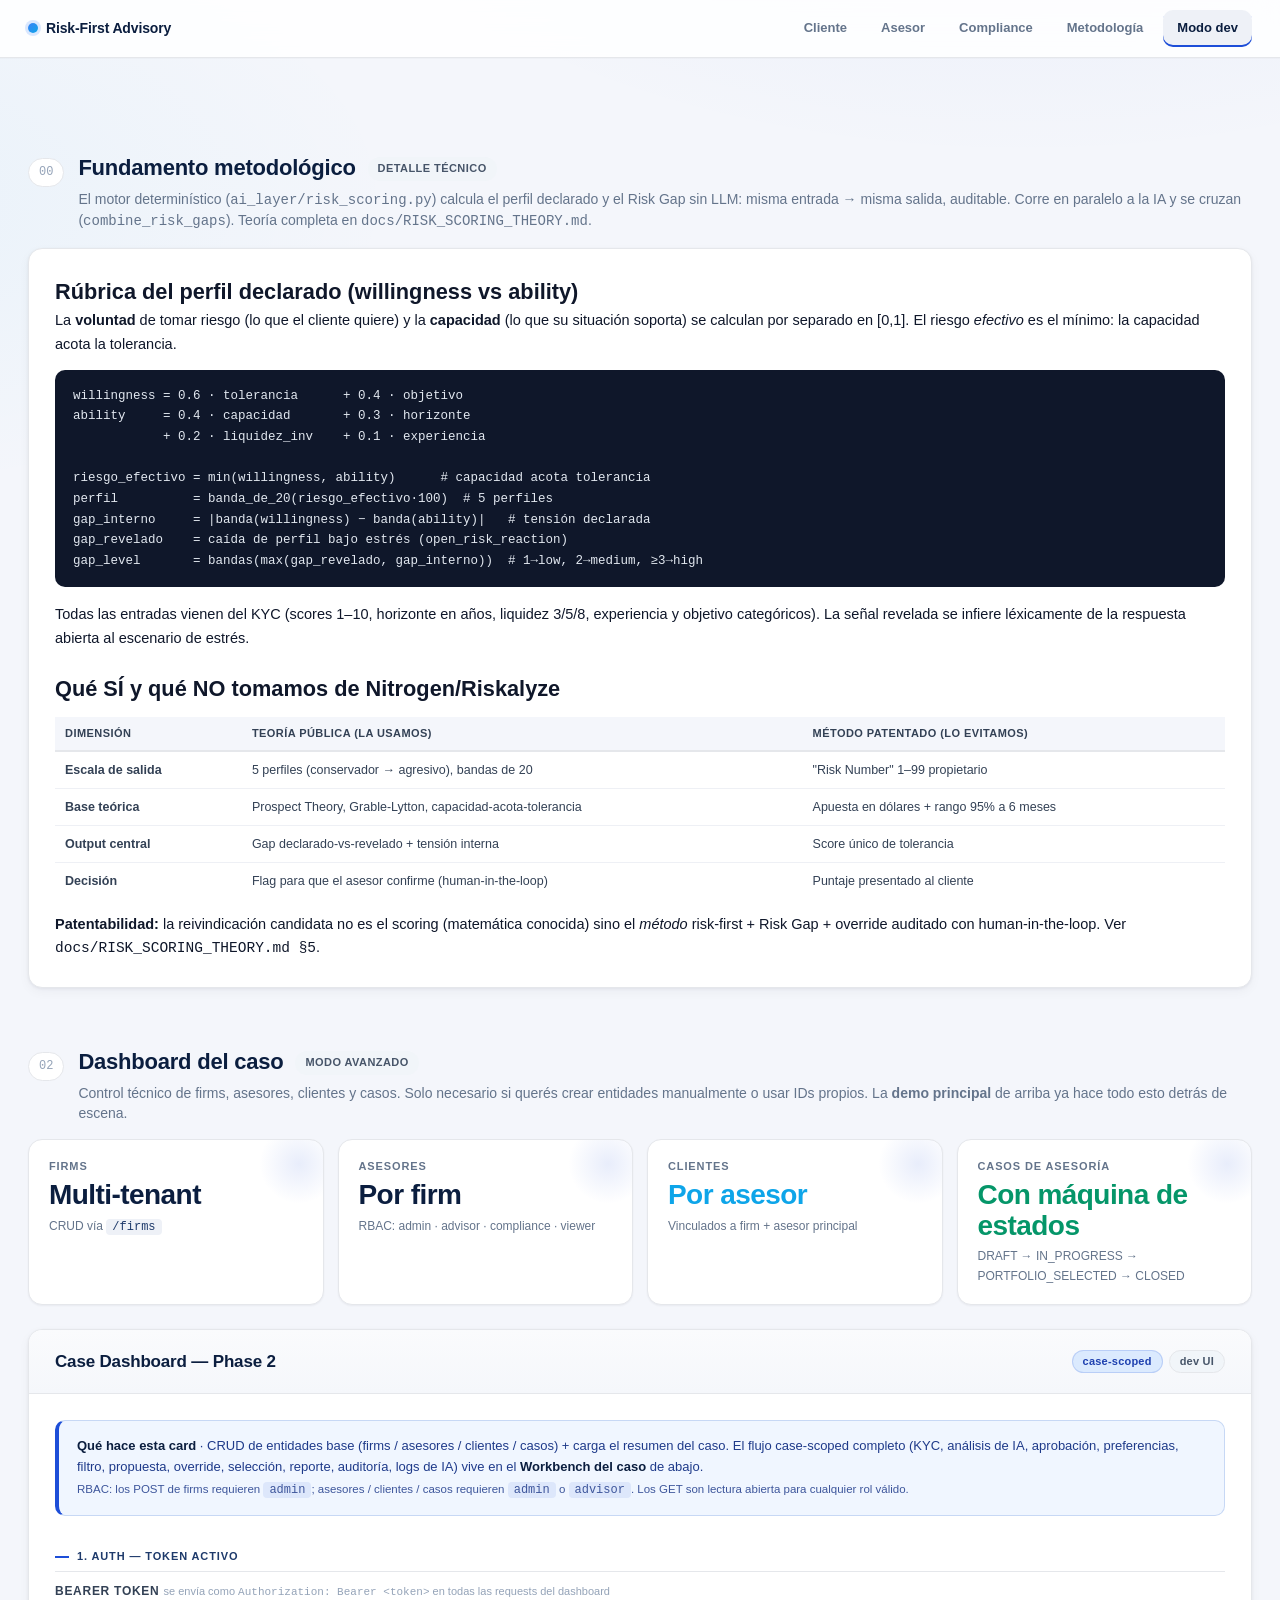
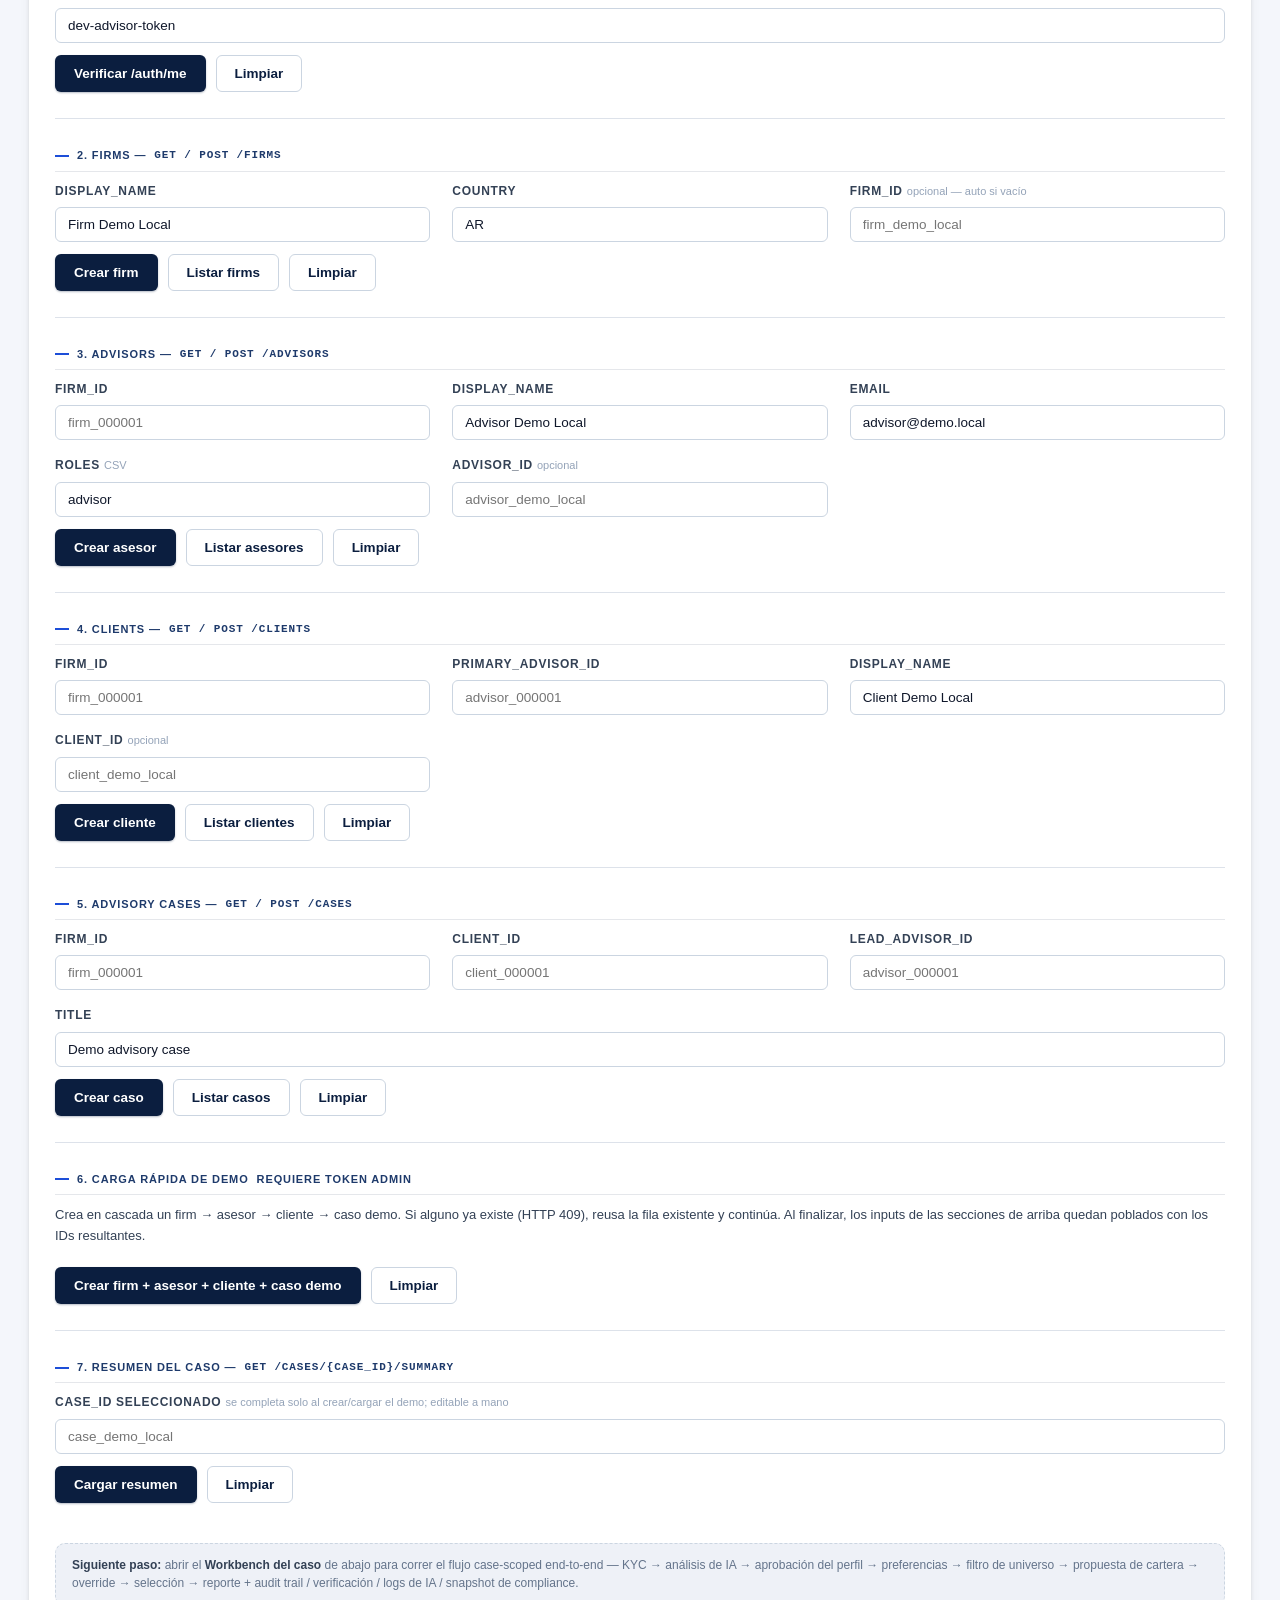
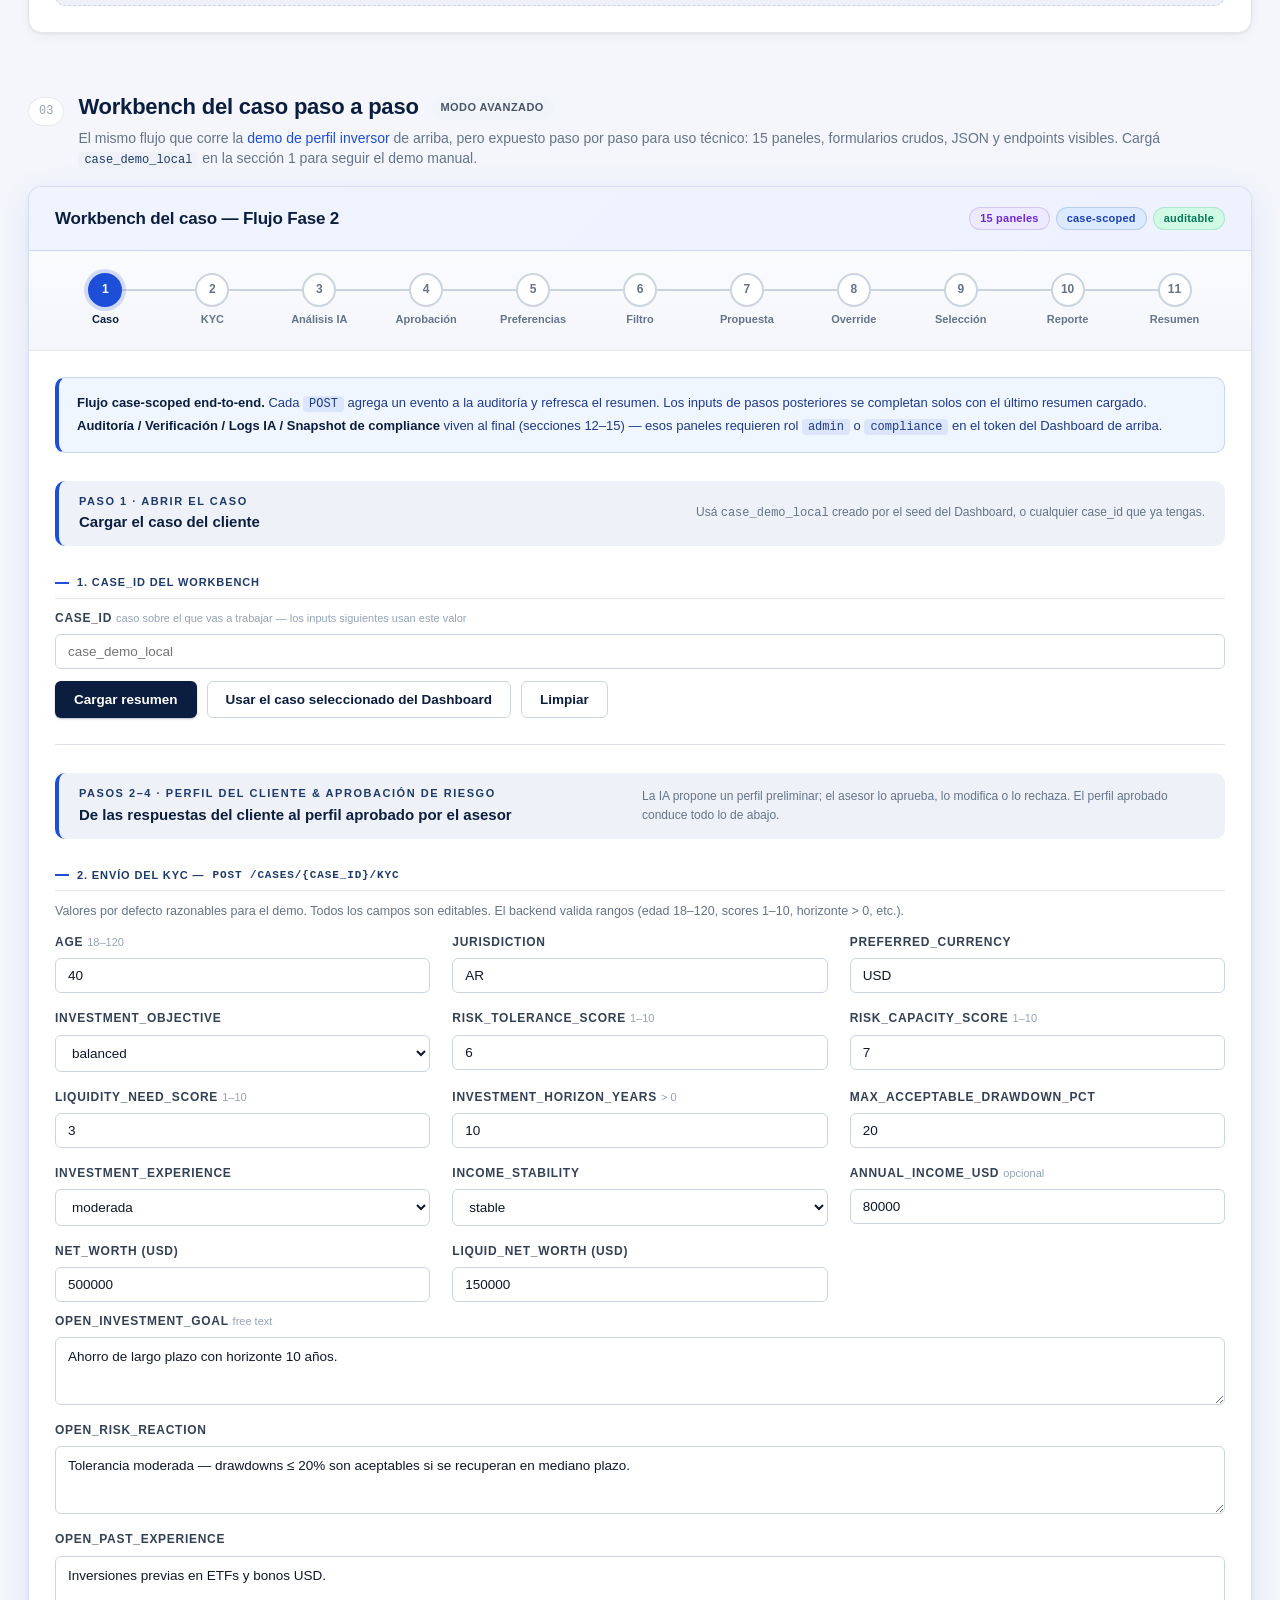
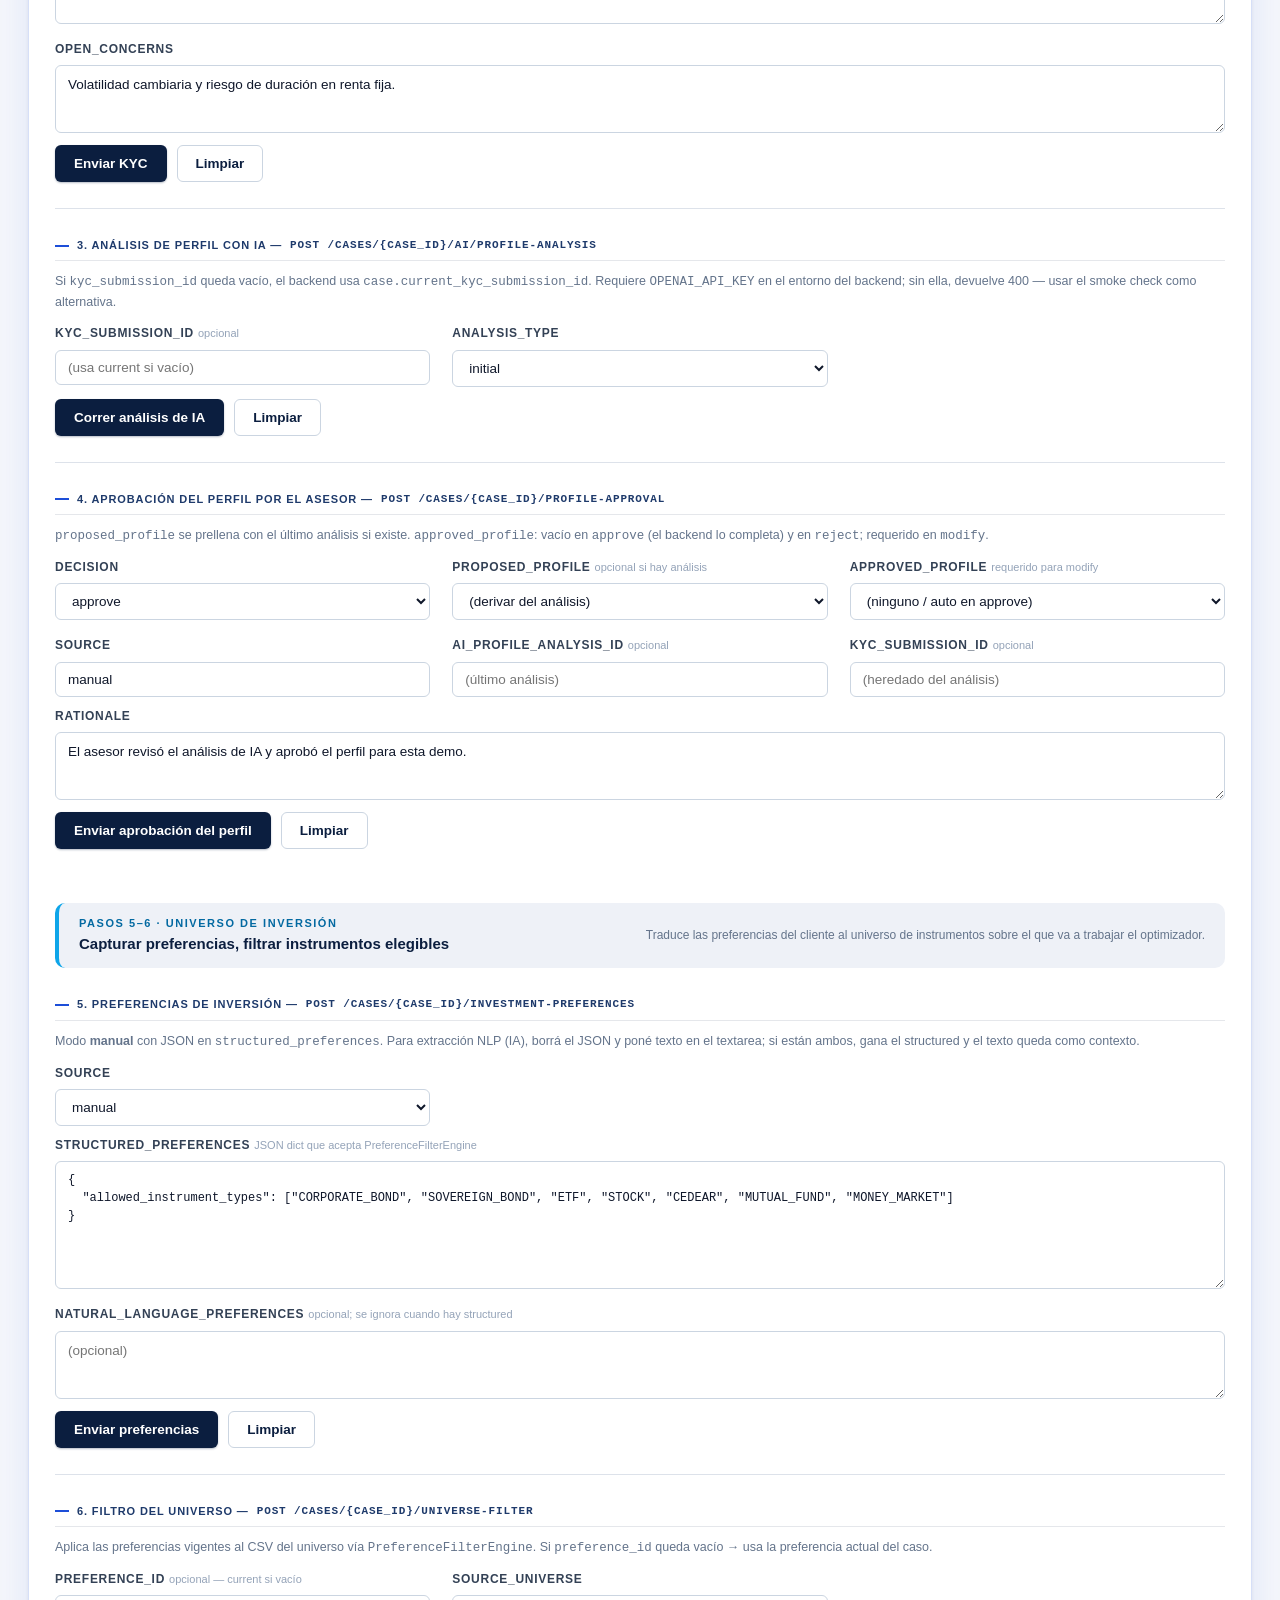
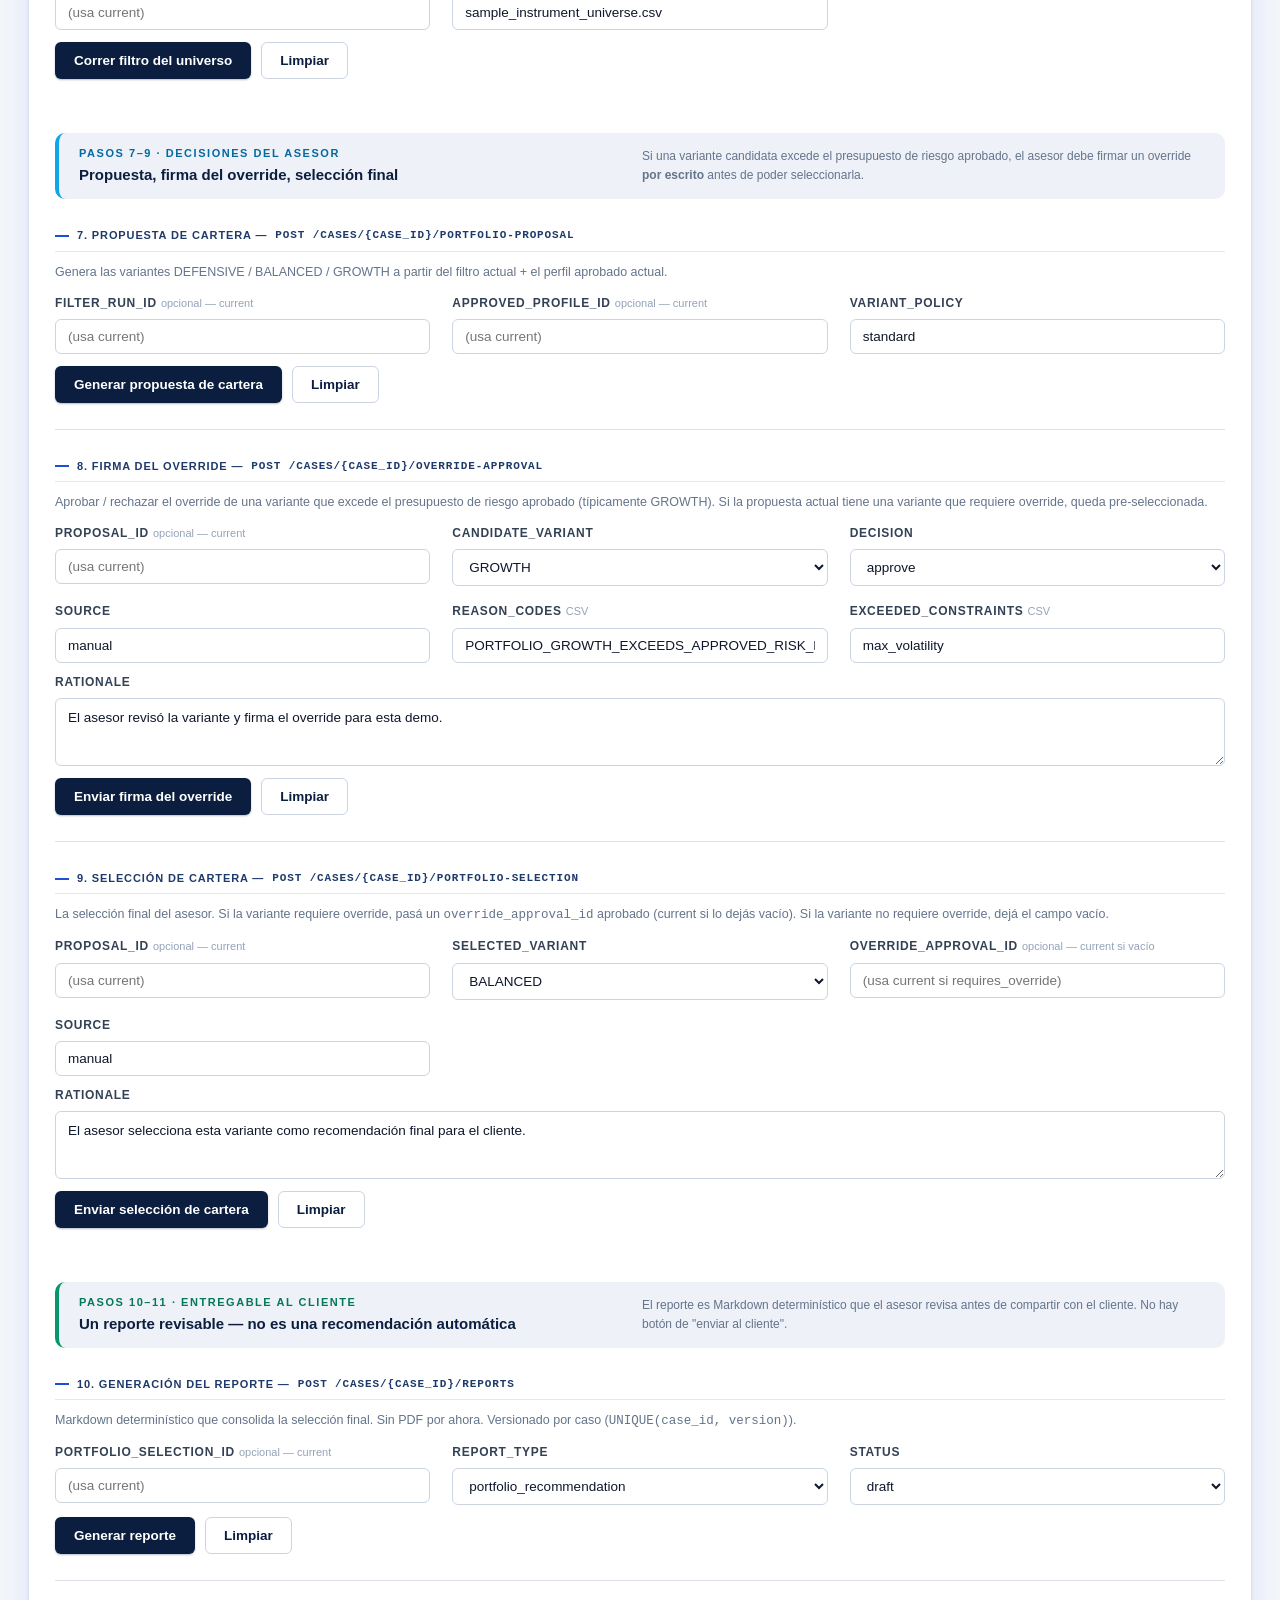
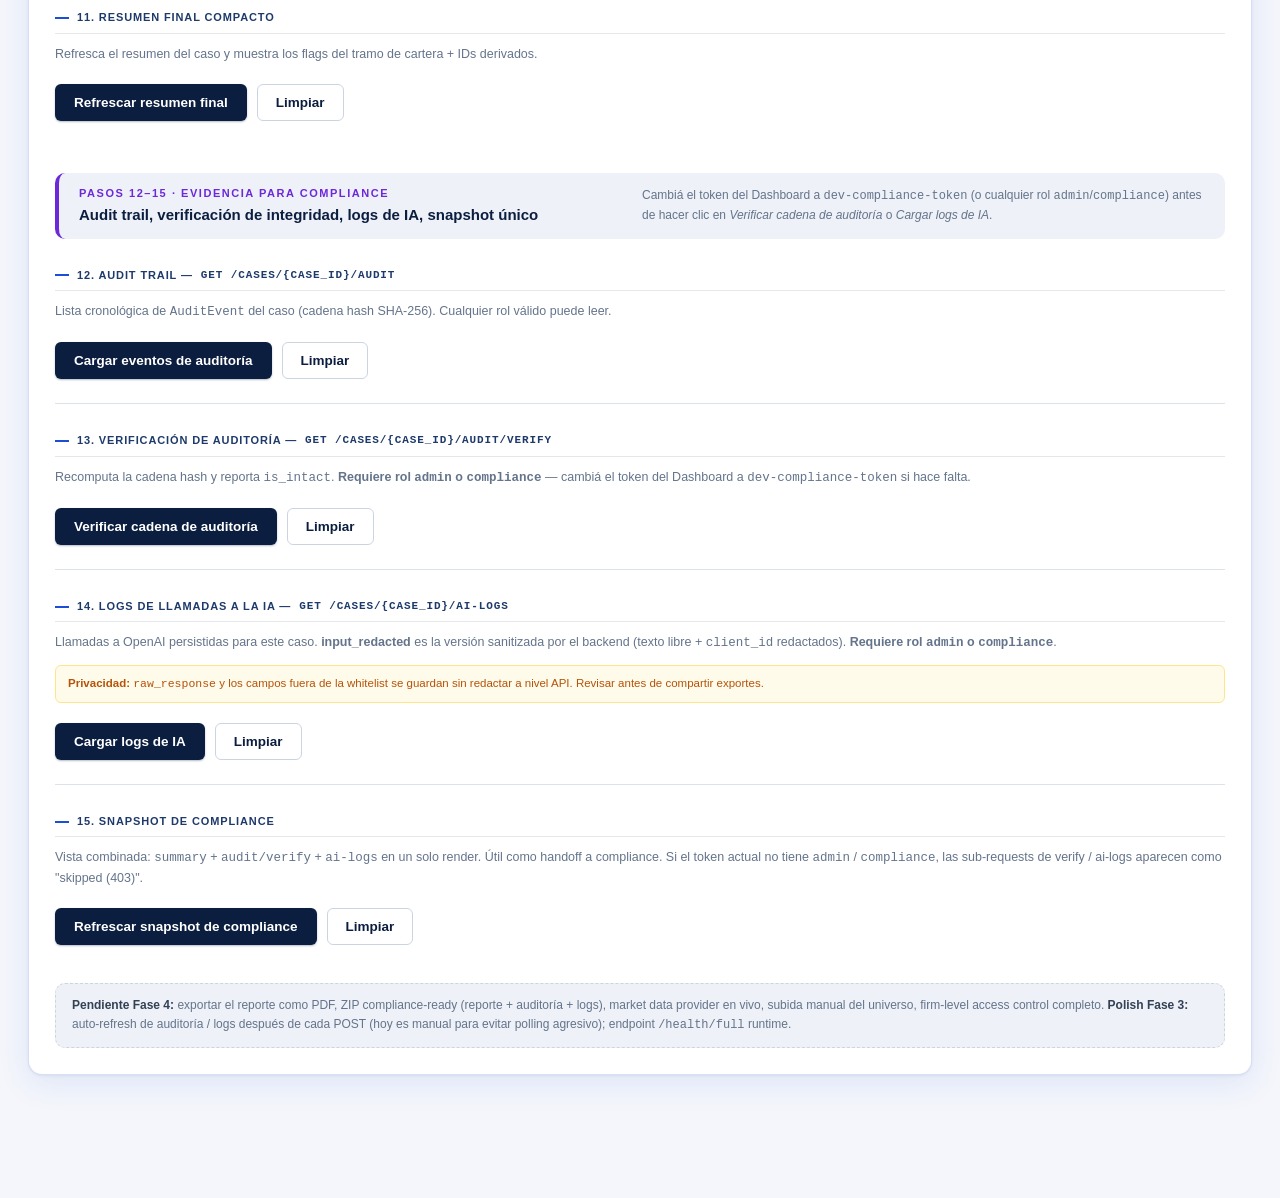
==== commit 24cf6627: "Rediseño del frontend: separación por roles (cliente / asesor / compliance) Resuelve las dos quejas " ====
--- a/frontend/advanced.html
+++ b/frontend/advanced.html
@@ -9,10 +9,13 @@
 </head>
 <body>
 <nav class="top-nav"><div class="top-nav-inner">
-  <span class="nav-brand"><span class="nav-brand-dot"></span>Risk-First Advisory</span>
-  <a href="index.html" class="nav-item nav-item-primary">&larr; Volver al showcase</a>
+  <a href="index.html" class="nav-brand" style="text-decoration:none;"><span class="nav-brand-dot"></span>Risk-First Advisory</a>
   <span class="nav-spacer"></span>
-  <span class="nav-tag">Modo técnico</span>
+  <a href="client.html" class="nav-item is-client">Cliente</a>
+  <a href="advisor.html" class="nav-item is-advisor">Asesor</a>
+  <a href="compliance.html" class="nav-item is-compliance">Compliance</a>
+  <a href="methodology.html" class="nav-item">Metodología</a>
+  <a href="advanced.html" class="nav-item is-active nav-item-muted">Modo dev</a>
 </div></nav>
 
 <main class="page">
--- a/frontend/css/base.css
+++ b/frontend/css/base.css
@@ -110,10 +110,12 @@
 }
 .hero-inner {
   max-width: 1280px; margin: 0 auto;
-  display: grid; grid-template-columns: minmax(0, 1.4fr) minmax(0, 1fr);
+  display: grid; grid-template-columns: 1fr;
   gap: 48px; align-items: center;
   position: relative; z-index: 1;
 }
+.hero-text { max-width: 820px; }
+.hero-sub { max-width: 680px; }
 .hero-eyebrow {
   display: inline-flex; align-items: center; gap: 8px;
   font-size: 11px; letter-spacing: .14em; font-weight: 700;
@@ -1364,3 +1366,288 @@
   font-family: "JetBrains Mono", ui-monospace, Menlo, Consolas, monospace;
   font-size: 12px; color: var(--rf-navy-700);
 }
+
+/* ── demo: dinamismo + pulido de los paneles de resultado ──────────────────
+ * Los paneles del flujo guiado los dibuja investor-demo.js con inline styles,
+ * así que no heredan el pulido de .card. Acá les damos: (1) entrada animada
+ * (fade + slide) cuando aparecen, (2) profundidad (sombra) y radio unificado
+ * a los sub-paneles planos sin tocar el JID inline, (3) micro-interacción en
+ * las opciones del cuestionario. Respeta prefers-reduced-motion. */
+
+@keyframes idemoReveal {
+  from { opacity: 0; transform: translateY(10px); }
+  to   { opacity: 1; transform: translateY(0); }
+}
+.idemo-reveal { animation: idemoReveal .38s cubic-bezier(.16, 1, .3, 1) both; }
+
+/* Sub-paneles planos (los divs con borde inline dentro de cada resultado):
+ * sombra suave + radio del sistema + lift al pasar el mouse. box-shadow no se
+ * setea inline, así que no hay conflicto; el radio se unifica con !important. */
+[id^="idemo-step-"][id$="-result"] > div {
+  transition: box-shadow .2s ease, transform .2s ease;
+}
+[id^="idemo-step-"][id$="-result"] > div:not(.msg) {
+  box-shadow: var(--rf-shadow);
+  border-radius: var(--rf-radius) !important;
+}
+[id^="idemo-step-"][id$="-result"] > div:not(.msg):hover {
+  box-shadow: var(--rf-shadow-md);
+  transform: translateY(-2px);
+}
+
+/* Cuestionario Grable-Lytton: las opciones se sienten vivas (hover + checked). */
+#idemo-gl-container label {
+  border-radius: var(--rf-radius-sm);
+  padding: 4px 8px !important;
+  transition: background .15s ease;
+}
+#idemo-gl-container label:hover { background: var(--rf-bg-soft); }
+#idemo-gl-container label:has(input:checked) {
+  background: var(--rf-blue-100);
+  font-weight: 600;
+}
+
+/* Cards clickeables del flujo (los step wrappers) levantan al pasar el mouse. */
+[id^="idemo-step-"][data-state] {
+  transition: box-shadow .2s ease, transform .2s ease, border-color .2s ease;
+}
+
+@media (prefers-reduced-motion: reduce) {
+  .idemo-reveal { animation: none; }
+  [id^="idemo-step-"][id$="-result"] > div:not(.msg):hover { transform: none; }
+}
+
+/* ── intro colapsable (acorta la página) + entrada animada al cargar ───────
+ * El "Fundamento metodológico" y el "Recorrido recomendado" pasan a acordeones
+ * (<details>): colapsados por defecto → el demo queda mucho más arriba, sin
+ * perder el contenido. Y las secciones entran con un fade+slide escalonado al
+ * cargar para que la página se sienta viva, no estática. */
+
+summary.method-summary,
+summary.demo-path-header {
+  cursor: pointer;
+  list-style: none;
+  display: flex;
+  align-items: center;
+  gap: 12px;
+  flex-wrap: wrap;
+}
+summary.method-summary::-webkit-details-marker,
+summary.demo-path-header::-webkit-details-marker { display: none; }
+summary.method-summary:hover .method-headline,
+summary.demo-path-header:hover .demo-path-title { color: var(--rf-navy-600); }
+.method-summary .method-headline,
+.demo-path-header .demo-path-title { margin: 0; }
+.acc-chevron {
+  margin-left: auto;
+  color: var(--rf-text-muted);
+  font-size: 14px;
+  transition: transform .25s ease;
+}
+details[open] > summary .acc-chevron { transform: rotate(180deg); }
+/* El contenido del acordeón entra suave al abrir. */
+details.method-collapse[open] > *:not(summary),
+details.demo-path[open] > *:not(summary) {
+  animation: idemoReveal .3s ease both;
+}
+
+/* Entrada escalonada de las secciones principales al cargar la página. */
+@keyframes rfFadeUp {
+  from { opacity: 0; transform: translateY(16px); }
+  to   { opacity: 1; transform: translateY(0); }
+}
+.hero-inner,
+.story-strip,
+.method-strip,
+.demo-helpers,
+#card-investor-demo {
+  animation: rfFadeUp .55s cubic-bezier(.16, 1, .3, 1) both;
+}
+.story-strip       { animation-delay: .06s; }
+.method-strip      { animation-delay: .12s; }
+.demo-helpers      { animation-delay: .16s; }
+#card-investor-demo { animation-delay: .20s; }
+
+/* Las 4 story-cards levantan al pasar el mouse (vida + invita a leerlas). */
+.story-card {
+  transition: box-shadow .2s ease, transform .2s ease;
+}
+.story-card:hover {
+  box-shadow: var(--rf-shadow-md);
+  transform: translateY(-3px);
+}
+
+@media (prefers-reduced-motion: reduce) {
+  .hero-inner, .story-strip, .method-strip, .demo-helpers, #card-investor-demo,
+  details.method-collapse[open] > *:not(summary),
+  details.demo-path[open] > *:not(summary) { animation: none; }
+  .acc-chevron { transition: none; }
+  .story-card:hover { transform: none; }
+}
+
+/* ══════════════════════════════════════════════════════════════════════════
+ * ROLE-BASED REDESIGN — shared chrome across hub / client / advisor /
+ * compliance / methodology pages. Additive only; existing classes untouched.
+ * ════════════════════════════════════════════════════════════════════════ */
+
+/* fill tokens referenced-but-undefined + a small spacing scale */
+:root {
+  --rf-radius-md: 10px;
+  --rf-bg-subtle: #fafbfc;
+  --rf-cyan-600: #0891b2;
+  --rf-space-1: 6px;
+  --rf-space-2: 12px;
+  --rf-space-3: 18px;
+  --rf-space-4: 28px;
+  --rf-space-5: 44px;
+  /* per-role accent (client=brand navy, advisor=emerald, compliance=violet) */
+  --rf-role-client: var(--rf-navy-600);
+  --rf-role-advisor: var(--rf-emerald-600);
+  --rf-role-compliance: var(--rf-violet-700);
+}
+
+/* ── shared nav: active state + role tint ─────────────────────────────────── */
+.nav-item.is-active {
+  color: var(--rf-navy-900);
+  background: var(--rf-bg-soft);
+  box-shadow: inset 0 -2px 0 var(--rf-navy-600);
+}
+.nav-item.is-active.is-client     { box-shadow: inset 0 -2px 0 var(--rf-role-client); }
+.nav-item.is-active.is-advisor    { box-shadow: inset 0 -2px 0 var(--rf-role-advisor);
+                                     color: var(--rf-emerald-700); }
+.nav-item.is-active.is-compliance { box-shadow: inset 0 -2px 0 var(--rf-role-compliance);
+                                     color: var(--rf-violet-700); }
+
+/* ── role page intro header ("quién sos / qué hacés acá") ──────────────────── */
+.role-hero {
+  border-radius: var(--rf-radius-lg);
+  padding: 24px 28px;
+  margin: 8px 0 28px;
+  background: linear-gradient(180deg, #ffffff, var(--rf-bg-subtle));
+  border: 1px solid var(--rf-border);
+  border-left: 4px solid var(--rf-role-client);
+  box-shadow: var(--rf-shadow-sm);
+}
+.role-hero.is-advisor    { border-left-color: var(--rf-role-advisor); }
+.role-hero.is-compliance { border-left-color: var(--rf-role-compliance); }
+.role-hero-eyebrow {
+  font-size: 11px; font-weight: 700; letter-spacing: .08em; text-transform: uppercase;
+  color: var(--rf-role-client);
+  display: inline-flex; align-items: center; gap: 8px;
+}
+.role-hero.is-advisor    .role-hero-eyebrow { color: var(--rf-role-advisor); }
+.role-hero.is-compliance .role-hero-eyebrow { color: var(--rf-role-compliance); }
+.role-hero-title {
+  font-size: 26px; font-weight: 800; letter-spacing: -.02em;
+  color: var(--rf-navy-900); margin: 8px 0 6px; line-height: 1.15;
+}
+.role-hero-sub { color: var(--rf-text-body); font-size: 14.5px; line-height: 1.6; max-width: 760px; }
+.role-hero-steps {
+  display: flex; flex-wrap: wrap; gap: 8px; margin-top: 14px;
+  font-size: 12px; color: var(--rf-text-muted);
+}
+.role-hero-steps .rh-step {
+  padding: 4px 12px; border-radius: var(--rf-radius-pill);
+  background: var(--rf-card); border: 1px solid var(--rf-border); font-weight: 600;
+}
+.role-hero-steps .rh-arrow { color: var(--rf-text-faint); align-self: center; }
+
+/* ── hub: big role chooser cards ──────────────────────────────────────────── */
+.role-grid {
+  display: grid; grid-template-columns: repeat(auto-fit, minmax(280px, 1fr));
+  gap: 18px; margin: 8px 0 8px;
+}
+.role-card {
+  display: flex; flex-direction: column;
+  background: var(--rf-card); border: 1px solid var(--rf-border);
+  border-top: 3px solid var(--rf-role-client);
+  border-radius: var(--rf-radius-lg); padding: 26px 24px 22px;
+  box-shadow: var(--rf-shadow); text-decoration: none; color: inherit;
+  transition: box-shadow .2s ease, transform .2s ease, border-color .2s ease;
+}
+.role-card.is-advisor    { border-top-color: var(--rf-role-advisor); }
+.role-card.is-compliance { border-top-color: var(--rf-role-compliance); }
+.role-card:hover {
+  box-shadow: var(--rf-shadow-md); transform: translateY(-3px); text-decoration: none;
+}
+.role-card-icon {
+  width: 44px; height: 44px; border-radius: 12px;
+  display: inline-flex; align-items: center; justify-content: center;
+  font-size: 22px; margin-bottom: 14px;
+  background: var(--rf-blue-100);
+}
+.role-card.is-advisor    .role-card-icon { background: var(--rf-emerald-100); }
+.role-card.is-compliance .role-card-icon { background: var(--rf-violet-100); }
+.role-card-eyebrow {
+  font-size: 11px; font-weight: 700; letter-spacing: .07em; text-transform: uppercase;
+  color: var(--rf-role-client);
+}
+.role-card.is-advisor    .role-card-eyebrow { color: var(--rf-role-advisor); }
+.role-card.is-compliance .role-card-eyebrow { color: var(--rf-role-compliance); }
+.role-card-title {
+  font-size: 20px; font-weight: 800; letter-spacing: -.01em;
+  color: var(--rf-navy-900); margin: 4px 0 8px;
+}
+.role-card-body { color: var(--rf-text-body); font-size: 14px; line-height: 1.6; flex: 1; }
+.role-card-cta {
+  margin-top: 18px; display: inline-flex; align-items: center; gap: 8px;
+  font-weight: 700; font-size: 14px; color: var(--rf-navy-600);
+}
+.role-card.is-advisor    .role-card-cta { color: var(--rf-emerald-700); }
+.role-card.is-compliance .role-card-cta { color: var(--rf-violet-700); }
+.role-card:hover .role-card-cta { gap: 12px; }
+
+/* ── shared footer ────────────────────────────────────────────────────────── */
+.site-footer {
+  max-width: 1280px; margin: 60px auto 0; padding: 26px 28px 40px;
+  border-top: 1px solid var(--rf-border);
+  display: flex; flex-wrap: wrap; gap: 18px; align-items: flex-start;
+  color: var(--rf-text-muted); font-size: 12.5px; line-height: 1.6;
+}
+.site-footer .foot-brand {
+  font-weight: 700; color: var(--rf-navy-900); font-size: 14px;
+  display: inline-flex; align-items: center; gap: 8px;
+}
+.site-footer .foot-links { display: flex; flex-wrap: wrap; gap: 6px 16px; }
+.site-footer .foot-links a { color: var(--rf-text-muted); font-weight: 600; }
+.site-footer .foot-links a:hover { color: var(--rf-navy-600); }
+.site-footer .foot-note { flex-basis: 100%; color: var(--rf-text-faint); }
+.foot-spacer { flex: 1; }
+
+/* ── client-view disclaimer banner ───────────────────────────────────────── */
+.client-note {
+  border: 1px dashed var(--rf-border-strong);
+  background: var(--rf-bg-subtle);
+  border-radius: var(--rf-radius); padding: 12px 14px;
+  font-size: 12.5px; line-height: 1.55; color: var(--rf-text-muted);
+  margin-bottom: 18px;
+}
+.client-note strong { color: var(--rf-text-body); }
+
+/* ── advisor bandeja (case list) ─────────────────────────────────────────── */
+.bandeja { display: grid; gap: 10px; }
+.bandeja-row {
+  display: flex; align-items: center; gap: 14px; flex-wrap: wrap;
+  padding: 14px 16px; background: var(--rf-card);
+  border: 1px solid var(--rf-border); border-radius: var(--rf-radius);
+  cursor: pointer; transition: box-shadow .15s, border-color .15s;
+}
+.bandeja-row:hover { box-shadow: var(--rf-shadow); border-color: var(--rf-border-strong); }
+.bandeja-row.is-selected { border-color: var(--rf-emerald-600); box-shadow: inset 0 0 0 1px var(--rf-emerald-600); }
+.bandeja-row .b-title { font-weight: 700; color: var(--rf-navy-900); }
+.bandeja-row .b-meta  { font-size: 12px; color: var(--rf-text-muted); }
+.bandeja-row .b-id    { font-family: "JetBrains Mono", ui-monospace, Menlo, Consolas, monospace;
+                        font-size: 11px; color: var(--rf-text-faint); }
+
+/* ── decision segment (approve / modify / reject) ────────────────────────── */
+.decision-seg { display: inline-flex; border: 1px solid var(--rf-border-strong);
+  border-radius: var(--rf-radius); overflow: hidden; }
+.decision-seg button {
+  border: none; border-radius: 0; background: var(--rf-card);
+  color: var(--rf-text-body); padding: 8px 16px; font-weight: 600;
+  border-right: 1px solid var(--rf-border);
+}
+.decision-seg button:last-child { border-right: none; }
+.decision-seg button.is-active[data-dec="approve"] { background: var(--rf-emerald-600); color: #fff; }
+.decision-seg button.is-active[data-dec="modify"]  { background: var(--rf-amber-600); color: #fff; }
+.decision-seg button.is-active[data-dec="reject"]  { background: var(--rf-rose-600); color: #fff; }
